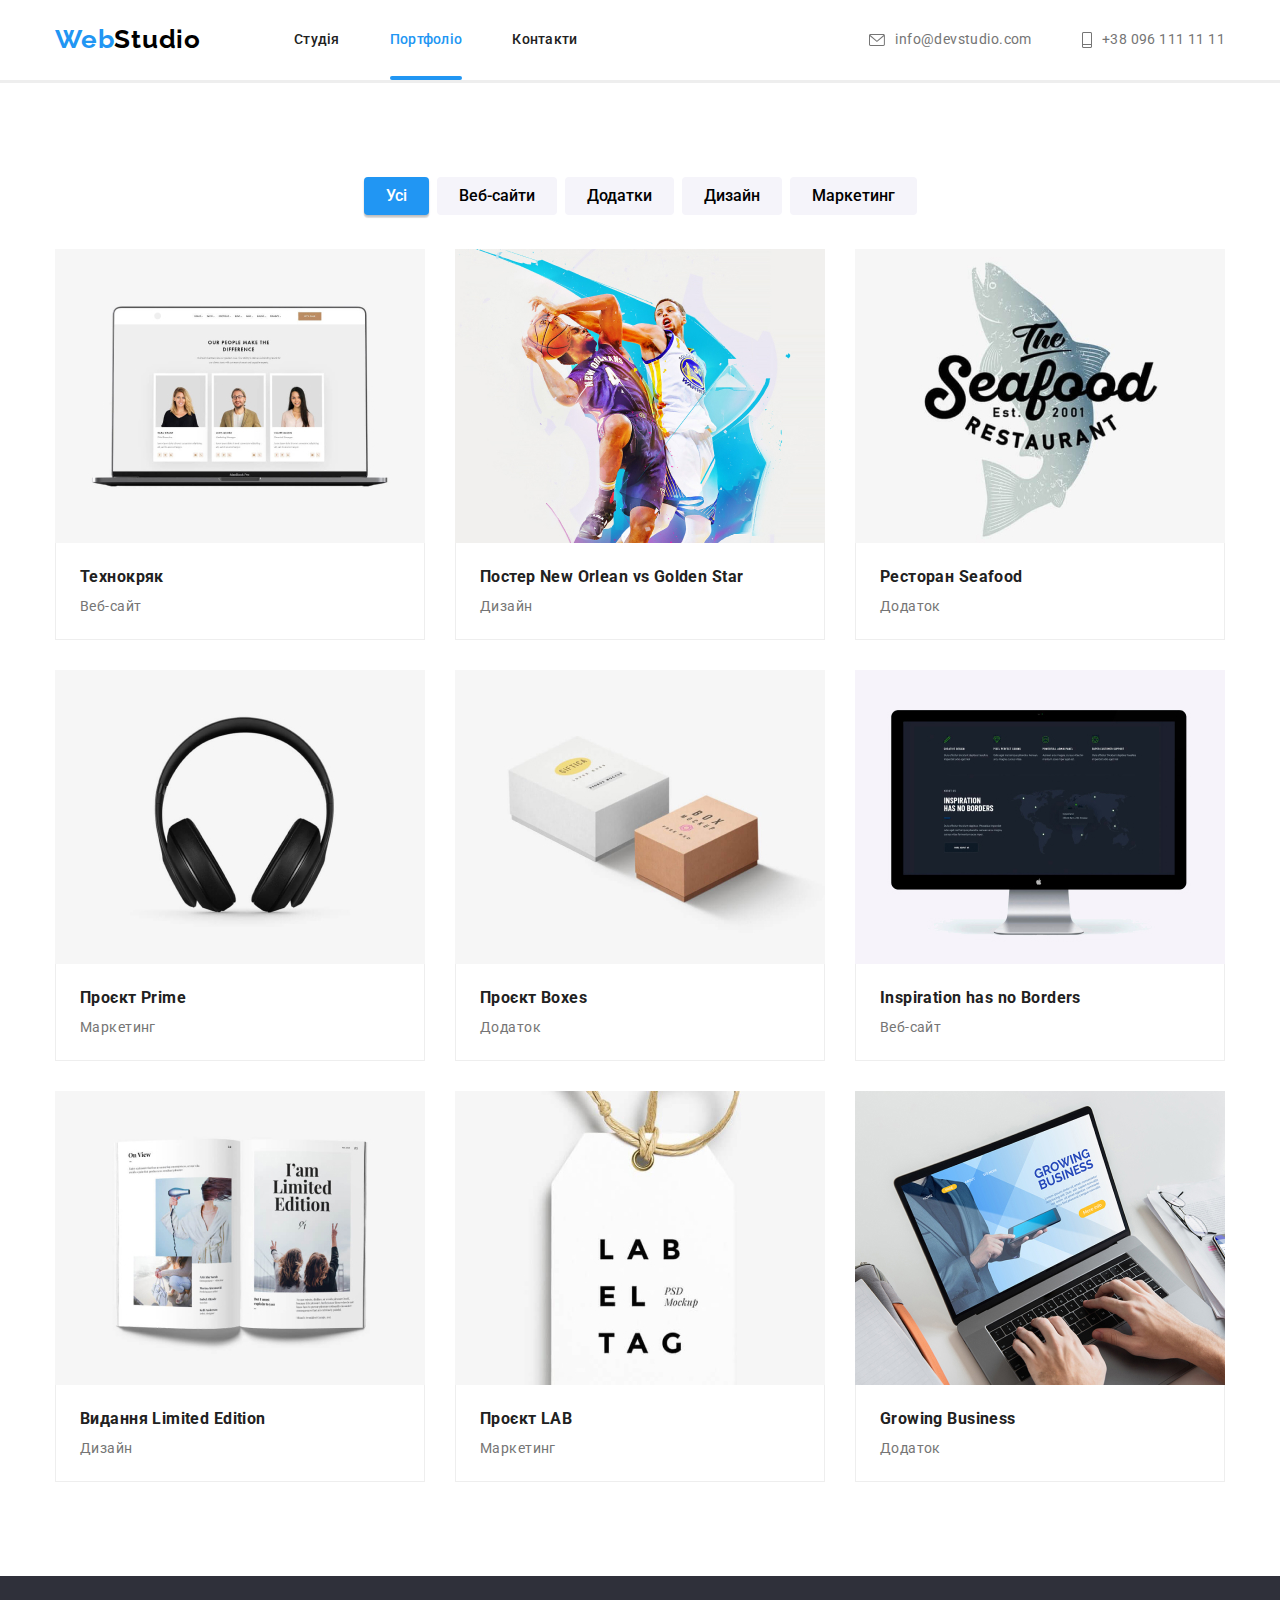
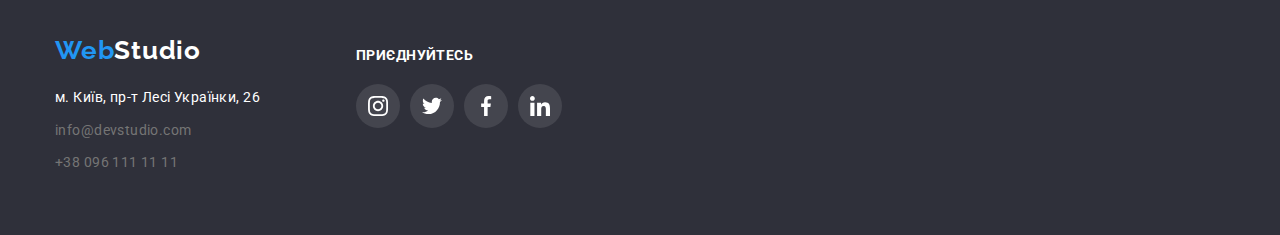
==== portfolio.html @ 4e320e0b "Сopied content from past homework" ====
<!DOCTYPE html>
<html lang="uk">
  <head>
    <meta charset="UTF-8" />
    <meta http-equiv="X-UA-Compatible" content="IE=edge" />
    <meta name="viewport" content="width=device-width, initial-scale=1.0" />
    <link
      rel="stylesheet"
      href="https://cdnjs.cloudflare.com/ajax/libs/modern-normalize/1.0.0/modern-normalize.min.css"
    />
    <link rel="stylesheet" href="./css/main.css" />
    <link rel="preconnect" href="https://fonts.googleapis.com" />
    <link rel="preconnect" href="https://fonts.gstatic.com" crossorigin />
    <link
      href="https://fonts.googleapis.com/css2?family=Raleway:wght@700&family=Roboto:wght@400;500;700;900&display=swap"
      rel="stylesheet"
    />
    <title>Портфоліо</title>
  </head>
  <body>
    <header class="header">
      <div class="header-container container">
        <a class="logo logo-footer" href="./index.html"
          ><span class="span">Web</span>Studio</a
        >
        <nav>
          <ul class="site-nav list">
            <li class="item">
              <a href="./index.html" class="link">Студія</a>
            </li>
            <li class="item">
              <a href="./portfolio.html" class="link current">Портфоліо</a>
            </li>
            <li class="item"><a href="#" class="link">Контакти</a></li>
          </ul>
        </nav>
        <ul class="contacts-nav list">
          <li class="item">
            <a href="mailto:info@devstudio.com" class="link">
              <svg class="icon-mail" width="16" height="12">
                <use href="./img/svg/icons.svg#icon-mail"></use>
              </svg>
              info@devstudio.com
            </a>
          </li>
          <li class="item">
            <a href="tel:+380961111111" class="link">
              <svg class="icon-phone" width="10" height="16">
                <use href="./img/svg/icons.svg#icon-phone"></use>
              </svg>
              +38 096 111 11 11</a
            >
          </li>
        </ul>
      </div>
    </header>
    <main>
      <section class="portfolio section">
        <h1 class="hidden-title" style="visibility: hidden">Портфоліо</h1>
        <div class="portfolio-container container">
          <ul class="portfolio-menu">
            <li class="item">
              <button class="filter-btn active" type="button">Усі</button>
            </li>
            <li class="item">
              <button class="filter-btn" type="button">Веб-сайти</button>
            </li>
            <li class="item">
              <button class="filter-btn" type="button">Додатки</button>
            </li>
            <li class="item">
              <button class="filter-btn" type="button">Дизайн</button>
            </li>
            <li class="item">
              <button class="filter-btn" type="button">Маркетинг</button>
            </li>
          </ul>
          <ul class="main-box">
            <li class="item">
              <a class="card-link" href="">
                <div class="box-descr">
                  <img
                    src="./img/11.jpg"
                    alt="macbook pro display"
                    width="370"
                    height="294"
                  />
                  <p class="text">
                    Ресурс пропонує комплексні пропозиції з різним рівнем
                    функціоналу та сервісів. Все це дозволить відвідувачу
                    отримати вичерпні відомості про компанію чи приватну особу.
                  </p>
                </div>
                <div class="box-text">
                  <h3 class="work-title">Технокряк</h3>
                  <p class="filter-descr">Веб-сайт</p>
                </div>
              </a>
            </li>

            <li class="item">
              <a class="card-link" href="">
                <div class="box-descr">
                  <img
                    src="./img/12.jpg"
                    alt="stephen curry makes block on vince carter"
                    width="370"
                    height="294"
                  />
                  <p class="text">
                    Ресурс пропонує комплексні пропозиції з різним рівнем
                    функціоналу та сервісів. Все це дозволить відвідувачу
                    отримати вичерпні відомості про компанію чи приватну особу.
                  </p>
                </div>
                <div class="box-text">
                  <h3 class="work-title">Постер New Orlean vs Golden Star</h3>
                  <p class="filter-descr">Дизайн</p>
                </div>
              </a>
            </li>

            <li class="item">
              <a class="card-link" href="">
                <div class="box-descr">
                  <img
                    src="./img/13.jpg"
                    alt="the seafood restaurant"
                    width="370"
                    height="294"
                  />
                  <p class="text">
                    Ресурс пропонує комплексні пропозиції з різним рівнем
                    функціоналу та сервісів. Все це дозволить відвідувачу
                    отримати вичерпні відомості про компанію чи приватну особу.
                  </p>
                </div>
                <div class="box-text">
                  <h3 class="work-title">Ресторан Seafood</h3>
                  <p class="filter-descr">Додаток</p>
                </div>
              </a>
            </li>

            <li class="item">
              <a class="card-link" href="">
                <div class="box-descr">
                  <img
                    src="./img/14.jpg"
                    alt="beats pro solo headphones"
                    width="370"
                    height="294"
                  />
                  <p class="text">
                    Ресурс пропонує комплексні пропозиції з різним рівнем
                    функціоналу та сервісів. Все це дозволить відвідувачу
                    отримати вичерпні відомості про компанію чи приватну особу.
                  </p>
                </div>
                <div class="box-text">
                  <h3 class="work-title">Проєкт Prime</h3>
                  <p class="filter-descr">Маркетинг</p>
                </div>
              </a>
            </li>
            <li class="item">
              <a class="card-link" href="">
                <div class="box-descr">
                  <img
                    src="./img/15.jpg"
                    alt="two boxes"
                    width="370"
                    height="294"
                  />
                  <p class="text">
                    Ресурс пропонує комплексні пропозиції з різним рівнем
                    функціоналу та сервісів. Все це дозволить відвідувачу
                    отримати вичерпні відомості про компанію чи приватну особу.
                  </p>
                </div>
                <div class="box-text">
                  <h3 class="work-title">Проєкт Boxes</h3>
                  <p class="filter-descr">Додаток</p>
                </div>
              </a>
            </li>
            <li class="item">
              <a class="card-link" href="">
                <div class="box-descr">
                  <img
                    src="./img/16.jpg"
                    alt="mac with map screen"
                    width="370"
                    height="294"
                  />
                  <p class="text">
                    Ресурс пропонує комплексні пропозиції з різним рівнем
                    функціоналу та сервісів. Все це дозволить відвідувачу
                    отримати вичерпні відомості про компанію чи приватну особу.
                  </p>
                </div>
                <div class="box-text">
                  <h3 class="work-title">Inspiration has no Borders</h3>
                  <p class="filter-descr">Веб-сайт</p>
                </div>
              </a>
            </li>
            <li class="item">
              <a class="card-link" href="">
                <div class="box-descr">
                  <img
                    src="./img/17.jpg"
                    alt="opened magazine"
                    width="370"
                    height="294"
                  />
                  <p class="text">
                    Ресурс пропонує комплексні пропозиції з різним рівнем
                    функціоналу та сервісів. Все це дозволить відвідувачу
                    отримати вичерпні відомості про компанію чи приватну особу.
                  </p>
                </div>
                <div class="box-text">
                  <h3 class="work-title">Видання Limited Edition</h3>
                  <p class="filter-descr">Дизайн</p>
                </div>
              </a>
            </li>
            <li class="item">
              <a class="card-link" href="">
                <div class="box-descr">
                  <img
                    src="./img/18.jpg"
                    alt="label tag"
                    width="370"
                    height="294"
                  />
                  <p class="text">
                    Ресурс пропонує комплексні пропозиції з різним рівнем
                    функціоналу та сервісів. Все це дозволить відвідувачу
                    отримати вичерпні відомості про компанію чи приватну особу.
                  </p>
                </div>
                <div class="box-text">
                  <h3 class="work-title">Проєкт LAB</h3>
                  <p class="filter-descr">Маркетинг</p>
                </div>
              </a>
            </li>
            <li class="item">
              <a class="card-link" href="">
                <div class="box-descr">
                  <img
                    src="./img/19.jpg"
                    alt="prints on macbook"
                    width="370"
                    height="294"
                  />
                  <p class="text">
                    Ресурс пропонує комплексні пропозиції з різним рівнем
                    функціоналу та сервісів. Все це дозволить відвідувачу
                    отримати вичерпні відомості про компанію чи приватну особу.
                  </p>
                </div>
                <div class="box-text">
                  <h3 class="work-title">Growing Business</h3>
                  <p class="filter-descr">Додаток</p>
                </div>
              </a>
            </li>
          </ul>
        </div>
      </section>
      <footer class="footer">
        <div class="footer-container container">
          <div class="footer-content">
            <a class="footer-logo" href="./index.html"
              ><span class="span">Web</span>Studio</a
            >
            <address class="address">м. Київ, пр-т Лесі Українки, 26</address>
            <ul class="footer-contacts">
              <li class="email">
                <a class="link" href="mailto:info@devstudio.com"
                  >info@devstudio.com</a
                >
              </li>
              <li class="tel">
                <a class="link" href="tel:+380961111111">+38 096 111 11 11</a>
              </li>
            </ul>
          </div>
          <div class="footer-social-network">
            <h3 class="network-title">приєднуйтесь</h3>
            <ul class="network-list">
              <li class="social-item">
                <a href="" class="social-link-white">
                  <svg class="iсon-footer" width="20px" height="20px">
                    <use href="./img/svg/icons.svg#icon-instagram"></use>
                  </svg>
                </a>
              </li>
              <li class="social-item">
                <a href="" class="social-link-white">
                  <svg class="iсon-footer" width="20px" height="20px">
                    <use href="./img/svg/icons.svg#icon-twitter"></use>
                  </svg>
                </a>
              </li>
              <li class="social-item">
                <a href="" class="social-link-white">
                  <svg class="iсon-footer" width="20px" height="20px">
                    <use href="./img/svg/icons.svg#icon-facebook"></use>
                  </svg>
                </a>
              </li>
              <li class="social-item">
                <a href="" class="social-link-white">
                  <svg class="iсon-footer" width="20px" height="20px">
                    <use href="./img/svg/icons.svg#icon-linkedin"></use>
                  </svg>
                </a>
              </li>
            </ul>
          </div>
        </div>
      </footer>
    </main>
  </body>
</html>
---- css/main.css ----
:root {
  --primary-text-color: #757575;
  --title-text-color: #212121;
  --accent-color: #2196f3;
  --btn-hover-color: #97caf4;
  --primary-white-color: #ffffff;
  --background-black-color: #2f303a;
  --background-second-color: #f5f4fa;
  --border-colour: #eeeeee;
}

html {
  box-sizing: border-box;
}

*,
*::before,
*::after {
  box-sizing: inherit;
}

h1,
h2,
h3,
h4,
p {
  margin: 0;
}

ul {
  list-style: none;
  padding: 0;
  margin: 0;
}

img {
  display: block;
  max-width: 100%;
  width: 100%;
}

body {
  background-color: var(--primary-white-color);
  color: var(--primary-text-color);
  font-family: "Roboto", sans-serif;
  letter-spacing: 0.03em;
  font-size: 14px;
  line-height: 1.71;
}

.hidden-title {
  position: absolute !important;
  clip: rect(1px 1px 1px 1px);
  clip: rect(1px, 1px, 1px, 1px);
  padding: 0 !important;
  border: 0 !important;
  height: 1px !important;
  width: 1px !important;
  overflow: hidden;
}

.container {
  max-width: 1200px;
  width: 100%;
  margin: 0 auto;
  padding-left: 15px;
  padding-right: 15px;
}

.section {
  padding-bottom: 94px;
  padding-top: 94px;
}

/* ======== Header ======= */

.header {
  border-bottom: solid var(--border-colour);
}

.header-container {
  display: flex;
  align-items: center;
}

/* header logo */

.logo,
.footer-logo {
  color: #000000;
  text-decoration: none;
  font-family: "Raleway";
  font-weight: 700;
  font-size: 26px;
  line-height: 1.15;
  letter-spacing: 0.03em;
}

.logo {
  margin-right: 93px;
  padding-top: 24px;
  padding-bottom: 24px;
}

.span {
  color: var(--accent-color);
}

.logo:hover,
.logo:focus {
  color: var(--accent-color);
  transition: fill 250ms;
  transition-timing-function: cubic-bezier(0.4, 0, 0.2, 1);
}

/* ========= Header Site-nav ======== */

.site-nav {
  display: flex;
}

.site-nav .item + .item {
  margin-left: 50px;
}

.site-nav .link {
  display: block;
  color: var(--title-text-color);
  text-decoration: none;
  font-weight: 500;
  font-size: 14px;
  line-height: 1.14;
  letter-spacing: 0.02em;

  padding-top: 32px;
  padding-bottom: 32px;

  transition: color 250ms;
  transition-timing-function: cubic-bezier(0.4, 0, 0.2, 1);
}

.site-nav .link:hover,
.site-nav .link:focus {
  color: var(--accent-color);
  transition: fill 250ms;
  transition-timing-function: cubic-bezier(0.4, 0, 0.2, 1);
}

.site-nav .link.current {
  color: var(--accent-color);
}

.current {
  position: relative;
}

.current::after {
  content: "";
  position: absolute;
  display: block;
  width: 100%;
  height: 4px;
  bottom: 0;
  background-color: var(--accent-color);
  border-radius: 2px;
}

/* ======= Header contacts ======= */

.contacts-nav {
  display: flex;
  margin-left: auto;
}

.contacts-nav .item .link {
  display: flex;
  align-items: center;
}

.contacts-nav .item + .item {
  margin-left: 50px;
}
/* icon mail/phone */

.contacts-nav .item .link .icon-mail {
  margin-right: 10px;
}

.contacts-nav .item .link .icon-phone {
  margin-right: 10px;
}

.icon-mail.icon-phone {
  fill: var(--primary-text-color);
  margin-right: 10px;
}

.contacts-nav .link,
.footer-contacts .link {
  color: var(--primary-text-color);
  fill: var(--primary-text-color);
  text-decoration: none;
}

.contacts-nav .link:hover,
.contacts-nav .link:focus,
.footer-contacts .link:hover,
.footer-contacts .link:focus {
  color: var(--accent-color);
  text-decoration: none;
  transition: fill 250ms;
  transition-timing-function: cubic-bezier(0.4, 0, 0.2, 1);
}
/*  */

.contacts-nav .item {
  display: flex;
  align-items: center;
}

.contacts-nav .link:hover .icon-mail,
.contacts-nav .link:focus .icon-mail,
.contacts-nav .link:hover .icon-phone,
.contacts-nav .link:focus .icon-phone {
  fill: var(--accent-color);
  transition: fill 250ms;
  transition-timing-function: cubic-bezier(0.4, 0, 0.2, 1);
}

.contacts-nav .link {
  padding: 24px 0px;
}

/* ======= Title styles ======== */

.section-title,
.team-title {
  color: var(--title-text-color);
  font-weight: 700;
  font-size: 36px;
  line-height: 1.44;
  text-align: center;
}

.features-title {
  color: var(--title-text-color);
  margin-bottom: 10px;
  font-weight: 700;
  font-size: 14px;
  line-height: 1.14;
}

/* ======== Section hero ======== */

.hero {
  max-width: 1600px;
  height: 600px;
  margin-left: auto;
  margin-right: auto;
  background-image: linear-gradient(
      rgba(47, 48, 58, 0.4),
      rgba(47, 48, 58, 0.4)
    ),
    url(../img/bgd-img.jpg);
  background-repeat: no-repeat;
  background-position: center;
  background-size: cover;
}

.hero-container {
  text-align: center;
  padding: 200px 237px;
}

.hero-title {
  max-width: 696px;
  margin: 0 auto;
  color: var(--primary-white-color);
  font-weight: 900;
  font-size: 44px;
  line-height: 1.36;
  letter-spacing: 0.06em;
  text-transform: uppercase;
  margin-bottom: 30px;
}

/* hero button */

.button {
  padding: 6px 22px;
  background: var(--accent-color);
  box-shadow: 0px 4px 4px rgba(0, 0, 0, 0.15);
  border-radius: 4px;
  font-weight: 700;
  font-size: 16px;
  line-height: 1.87;
  align-items: center;
  text-align: center;
  letter-spacing: 0.06em;
  color: var(--primary-white-color);
  cursor: pointer;
  border: none;
}

.button:hover,
.button:focus {
  background-color: var(--btn-hover-color);
  transition: fill 250ms;
  transition-timing-function: cubic-bezier(0.4, 0, 0.2, 1);
}

/* Section futures */

.features-list > .item {
  max-width: 270px;
}

.features-icon {
  display: flex;
  height: 120px;
  justify-content: center;
  background: #f5f4fa;
  border-radius: 4px;
  margin-bottom: 30px;
}

.features-list {
  display: flex;
}

.features-list .item + .item {
  margin-left: 30px;
}

/* Example section */

.example {
  padding-top: 0;
}

.section-cards {
  margin-top: 50px;
  display: flex;
}

.section-cards .item + .item {
  margin-left: 30px;
}

.section-cards .item {
  position: relative;
}

.example-dscr {
  position: absolute;
  bottom: 0;
  left: 0;
  margin: 0;
  padding: 0 10px;
  width: 100%;
  background: rgba(47, 48, 58, 0.8);
  font-weight: 700;
  line-height: 70px;
  text-align: center;
  text-transform: uppercase;
  white-space: nowrap;
  color: var(--primary-white-color);
}

/* Section team */

.team {
  background-color: var(--background-second-color);
}

.team-title {
  margin-bottom: 50px;
}

.team-cards {
  display: flex;
  text-align: center;
  margin-top: 50px;
}

.team-cards > .card + .card {
  margin-left: 30px;
}

.teammate {
  margin-bottom: 30px;
}
.name-title {
  margin-bottom: 10px;
  color: var(--title-text-color);
  font-weight: 500;
  font-size: 16px;
  line-height: 1.18;
}
/* SVG Team-Cards */

.social-list {
  display: flex;
  justify-content: space-between;
  padding-left: 32px;
  padding-right: 32px;
  padding-bottom: 30px;
}

.social-link {
  display: flex;
  justify-content: center;
  align-items: center;
  width: 44px;
  height: 44px;
  border-radius: 50%;
  fill: #757575;
  transition: fill 250ms;
  transition-timing-function: cubic-bezier(0.4, 0, 0.2, 1);
}

.icon-client,
.icon-phone,
.icon-mail,
.features-icon,
.icon-team,
.icon-footer {
  transition: fill 250ms;
  transition-timing-function: cubic-bezier(0.4, 0, 0.2, 1);
}

.social-link:hover,
.social-link:focus,
.social-link-white:hover,
.social-link-white:focus {
  fill: var(--primary-white-color);
  background-color: var(--accent-color);
  transition: background-color 250ms;
  transition-timing-function: cubic-bezier(0.4, 0, 0.2, 1);
}

.job-title {
  margin-bottom: 16px;
}

.card {
  background-color: var(--primary-white-color);
  box-shadow: 0px 1px 3px rgba(0, 0, 0, 0.12), 0px 1px 1px rgba(0, 0, 0, 0.14),
    0px 2px 1px rgba(0, 0, 0, 0.2);
  border-radius: 0px 0px 4px 4px;
}

/* ========= Clients Section ======= */

.clients-list {
  display: flex;
  justify-content: space-between;
}

.client-item {
  display: flex;
}

.client-link {
  display: flex;
  justify-content: center;
  align-items: center;
  width: 170px;
  height: 92px;
  fill: #afb1b8;
  border: 1px solid #afb1b8;
  box-sizing: border-box;
  border-radius: 4px;
}

.client-link:hover,
.client-link:focus {
  border-color: var(--accent-color);
  transition: fill 250ms;
  transition-timing-function: cubic-bezier(0.4, 0, 0.2, 1);
}

.client-link:hover .icon-client,
.client-link:focus .icon-client {
  fill: var(--accent-color);
  transition: fill 250ms;
  transition-timing-function: cubic-bezier(0.4, 0, 0.2, 1);
}

/* ======= Foooter ======= */

.footer {
  background: var(--background-black-color);
  display: flex;
}

.footer-container {
  display: flex;
}

.footer-logo {
  padding-top: 60px;
  margin-bottom: 20px;
  color: var(--primary-white-color);
}

.address {
  color: var(--primary-white-color);
  font-style: normal;
}

.footer-contacts {
  margin-top: 9px;
  padding-bottom: 60px;
}

.email {
  margin-bottom: 9px;
}

/* ======== SVG Footer content ======== */

.footer-content {
  width: 231px;
  display: flex;
  flex-direction: column;
}

.footer-social-network {
  display: flex;

  flex-direction: column;
  width: 206px;
  padding-top: 72px;
  padding-bottom: 100px;
  margin-left: 70px;
}

.social-link-white {
  display: flex;
  justify-content: center;
  align-items: center;
  width: 44px;
  height: 44px;
  border-radius: 50%;
  background: rgba(255, 255, 255, 0.1);
  fill: var(--primary-white-color);
}

.network-list {
  display: flex;
  justify-content: space-between;
  margin-top: 20px;
}

.network-title {
  font-weight: 700;
  font-size: 14px;
  line-height: 1.14;
  text-transform: uppercase;
  color: var(--primary-white-color);
}

/* ======== Portfolio html ======== */

.portfolio .portfolio-menu {
  display: flex;
  justify-content: center;
}

.filter-btn {
  padding: 6px 22px;
  background: var(--background-second-color);
  border-radius: 4px;
  border: none;
  cursor: pointer;
  font-weight: 500;
  font-size: 16px;
  line-height: 1.62;
}

.active {
  background-color: var(--accent-color);
  color: var(--primary-white-color);
  box-shadow: 0px 3px 1px rgba(0, 0, 0, 0.1), 0px 1px 2px rgba(0, 0, 0, 0.08),
    0px 2px 2px rgba(0, 0, 0, 0.12);
}

.portfolio-menu .filter-btn.current {
  background-color: var(--accent-color);
  color: var(--primary-white-color);
}

.filter-btn:hover,
.filter-btn:focus {
  background-color: var(--accent-color);
  color: var(--primary-white-color);
  box-shadow: 0px 3px 1px rgba(0, 0, 0, 0.1), 0px 1px 2px rgba(0, 0, 0, 0.08),
    0px 2px 2px rgba(0, 0, 0, 0.12);
  transition: background-color 250ms;
  transition: color 250ms;
  transition-timing-function: cubic-bezier(0.4, 0, 0.2, 1);
}
/* ====== Windows Box-descr ====== */

.box-descr {
  position: relative;
  overflow: hidden;
}

.box-descr .text {
  transform: translateY(100%);
  position: absolute;
  top: 0;
  left: 0;
  height: 100%;
  padding-top: 63px;
  padding-right: 24px;
  padding-bottom: 63px;
  padding-left: 24px;

  overflow: auto;

  background: #2196f3e6;

  font-size: 18px;
  line-height: 1.56;
  letter-spacing: 0.03em;

  color: var(--primary-white-color);

  transition: transform ms;
  transition-timing-function: cubic-bezier(0.4, 0, 0.2, 1);
}

.card-link:hover .box-descr .text,
.card-link:focus .box-descr .text {
  transform: translateY(0%);
  transition: transform 500ms;
  transition-timing-function: cubic-bezier(0.4, 0, 0.2, 1);
}
/* ======= Portfolio main box======== */

.main-box {
  display: flex;
  flex-wrap: wrap;
  margin-left: -30px;
  margin-top: -30px;
}

.portfolio-menu .item + .item {
  margin-left: 8px;
}

.portfolio-menu {
  margin-bottom: 34px;
}

.work-title {
  color: var(--title-text-color);
}

.filter-descr {
  margin-top: 4px;
}

.box-text {
  padding: 20px 24px;
  border-left: 1px solid var(--border-colour);
  border-right: 1px solid var(--border-colour);
  border-bottom: 1px solid var(--border-colour);
}

.main-box > .item {
  flex-basis: calc((100% - 30px * 3) / 3);
  margin-left: 30px;
  margin-top: 30px;
}

.card-link {
  display: block;
  font-style: normal;
  text-decoration: none;
  color: inherit;
}

.main-box .item .card-link:hover,
.main-box .item .card-link:focus {
  box-shadow: 0px 1px 1px rgba(0, 0, 0, 0.12), 0px 4px 4px rgba(0, 0, 0, 0.06),
    1px 4px 6px rgba(0, 0, 0, 0.16);
  transition: fill 250ms;
  transition-timing-function: cubic-bezier(0.4, 0, 0.2, 1);
}

/*===== Backdrop =====*/

.backdrop {
  position: fixed;
  top: 0;
  left: 0;

  display: flex;
  width: 100%;
  height: 100%;

  background-color: rgba(0, 0, 0, 0.1);

  opacity: 1;
  transform: scale(1);
  transform-origin: center center;
  transition: opacity 700ms cubic-bezier(0.4, 0, 0.2, 1),
    transform 700ms cubic-bezier(0.4, 0, 0.2, 1);
}

.modal {
  position: absolute;
  top: 50%;
  left: 50%;
  transform: translate(-50%, -50%);
  width: 528px;
  min-height: 581px;
  background: var(--primary-white-color);
  box-shadow: 0px 1px 3px rgba(0, 0, 0, 0.12), 0px 1px 1px rgba(0, 0, 0, 0.14),
    0px 2px 1px rgba(0, 0, 0, 0.2);
  border-radius: 4px;
}

.modal-close-btn {
  background: transparent;
  position: absolute;
  display: flex;
  align-items: center;
  justify-content: center;

  right: 8px;
  top: 8px;

  border: 1px solid rgba(0, 0, 0, 0.1);
  padding: 0;
  width: 30px;
  height: 30px;
  border-radius: 50%;
  cursor: pointer;
}

.is-hidden {
  transform-origin: bottom center;
  transform: scale(0);
  opacity: 0;
  pointer-events: none;
}

.modal-close-btn {
  color: transparent;
}

.modal-close-btn .icon-close {
  fill: var(--primary-text-color);
}

.modal-close-btn .icon-close:hover,
.modal-close-btn .icon-close:focus {
  fill: var(--accent-color);
  transition: fill 250ms;
  transition-timing-function: cubic-bezier(0.4, 0, 0.2, 1);
}

/*  

.flip-scale-2-hor-top {
  -webkit-animation: flip-scale-2-hor-top 0.5s linear both;
  animation: flip-scale-2-hor-top 0.5s linear both;
}

@keyframes flip-scale-2-hor-top {
  0% {
    -webkit-transform: translateY(0) rotateX(0) scale(1);
    transform: translateY(0) rotateX(0) scale(1);
    -webkit-transform-origin: 50% 0;
    transform-origin: 50% 0;
  }
  50% {
    -webkit-transform: translateY(-50%) rotateX(-90deg) scale(2);
    transform: translateY(-50%) rotateX(-90deg) scale(2);
    -webkit-transform-origin: 50% 50%;
    transform-origin: 50% 50%;
  }
  100% {
    -webkit-transform: translateY(-100%) rotateX(-180deg) scale(1);
    transform: translateY(-100%) rotateX(-180deg) scale(1);
    -webkit-transform-origin: 50% 100%;
    transform-origin: 50% 100%;
  }
}

*/

.footer-subscribe-form {
  padding-top: 72px;
  padding-bottom: 94px;
  margin-left: 93px;
}

.subscribe-form-title {
  margin-top: 0;
  margin-bottom: 20px;
  font-weight: 700;
  line-height: 1.14;
  text-transform: uppercase;
  color: var(--primary-white-color);
}

.subscribe-form-input {
  height: 50px;
  width: 358px;
  padding-left: 16px;
  margin-right: 12px;
  background-color: transparent;
  border: 1px solid rgba(255, 255, 255, 0.3);
  filter: drop-shadow(0px 4px 4px rgba(0, 0, 0, 0.15));
  border-radius: 4px;
  font-size: 16px;
  line-height: 3.12;
}

.subscribe-button {
  width: 200px;
  height: 50px;

  display: flex;
  justify-content: center;
  align-items: center;

  padding: 10px 28px;
}

.subscribe-button .icon-send {
  margin-left: 10px;
}

.subscribe-form-wrapper {
  display: flex;
  align-items: start;
}

.user-form {
  padding: 0px 40px;
}

.form-title {
  padding-top: 40px;
  margin-bottom: 30px;
  font-weight: 700;
  font-size: 20px;
  line-height: 1.15;
  text-align: center;
  color: var(--title-text-color);
}

.form-field {
  position: relative;
  display: flex;
  flex-direction: column;
  margin: 0;
  margin-bottom: 28px;
}

.form-input-title {
  position: absolute;
  top: 0;
  left: 0;
  transform: translateY(-23px);
  padding: 0;
  margin-top: 0;
  margin-bottom: 4px;
  font-size: 12px;
  line-height: 1.17;
  letter-spacing: 0.01em;
  color: #757575;
}

.form-input {
  padding: 11px 40px;
  margin-top: 0;
  margin-bottom: 10px;
  height: 40px;
  border: 1px solid rgba(33, 33, 33, 0.2);
  border-radius: 4px;
  transition: border 250ms cubic-bezier(0.4, 0, 0.2, 1);
}

.form-input:hover,
.form-input:focus-visible {
  border: 1px solid #2196f3;
  outline: none;
  transition: fill 250ms;
  transition-timing-function: cubic-bezier(0.4, 0, 0.2, 1);
}

.form-icon {
  position: absolute;
  top: 12px;
  left: 14px;
  fill: var(--title-text-color);
}

.form-input:hover + .form-icon,
.form-input:focus-visible + .form-icon {
  fill: #2196f3;
  transition: fill 250ms;
  transition-timing-function: cubic-bezier(0.4, 0, 0.2, 1);
}

.form-comment {
  padding: 12px 16px;
  height: 120px;
  resize: none;
  border: 1px solid rgba(33, 33, 33, 0.2);
  border-radius: 4px;
}

.form-comment:hover,
.form-comment:focus-visible {
  border: 1px solid #2196f3;
  outline: none;
}

.form-comment::-moz-placeholder {
  font-size: 12px;
  line-height: 14px;
  letter-spacing: 0.01em;
  color: rgba(117, 117, 117, 0.5);
}

.form-comment:-ms-input-placeholder {
  font-size: 12px;
  line-height: 14px;
  letter-spacing: 0.01em;
  color: rgba(117, 117, 117, 0.5);
}

.form-comment::placeholder {
  font-size: 12px;
  line-height: 14px;
  letter-spacing: 0.01em;
  color: rgba(117, 117, 117, 0.5);
}

/* ======= Checkbox ======= */

.form-agreement-container {
  text-align: center;
  padding-bottom: 44px;
  padding-right: 52px;
  padding-left: 52px;
}

.form-standart-checkbox {
  position: absolute;
  width: 1px;
  height: 1px;
  padding: 0;
  margin: -1px;
  -webkit-clip-path: inset(100%);
  clip-path: inset(100%);
  clip: rect(0 0 0 0);
  overflow: hidden;
  white-space: nowrap;
  border: 0;
}

.form-agreement-label {
  position: relative;
  margin-bottom: 26px;
  padding-left: 23px;
}

.form-license-agreement-link {
  margin-left: 0.25rem;
  text-decoration: underline;
  color: #2196f3;
}

.form-button {
  margin-top: 26px;
  padding: 10px 52px;
  border: none;
}

.subscribe-form-input:hover,
.subscribe-form-input:focus-visible {
  border: 1px solid #2196f3;
  outline: none;
  transition: fill 250ms;
  transition-timing-function: cubic-bezier(0.4, 0, 0.2, 1);
}

.form-icon-checkbox {
  position: absolute;
  top: 50%;
  left: 0;
  transform: translateY(-50%);
  width: 16px;
  height: 15px;
}

.form-standart-checkbox:checked ~ .form-icon-checkbox--not-checked {
  display: none;
}

.form-icon-checkbox--checked {
  display: none;
}
.form-standart-checkbox:checked ~ .form-icon-checkbox--checked {
  display: block;
}
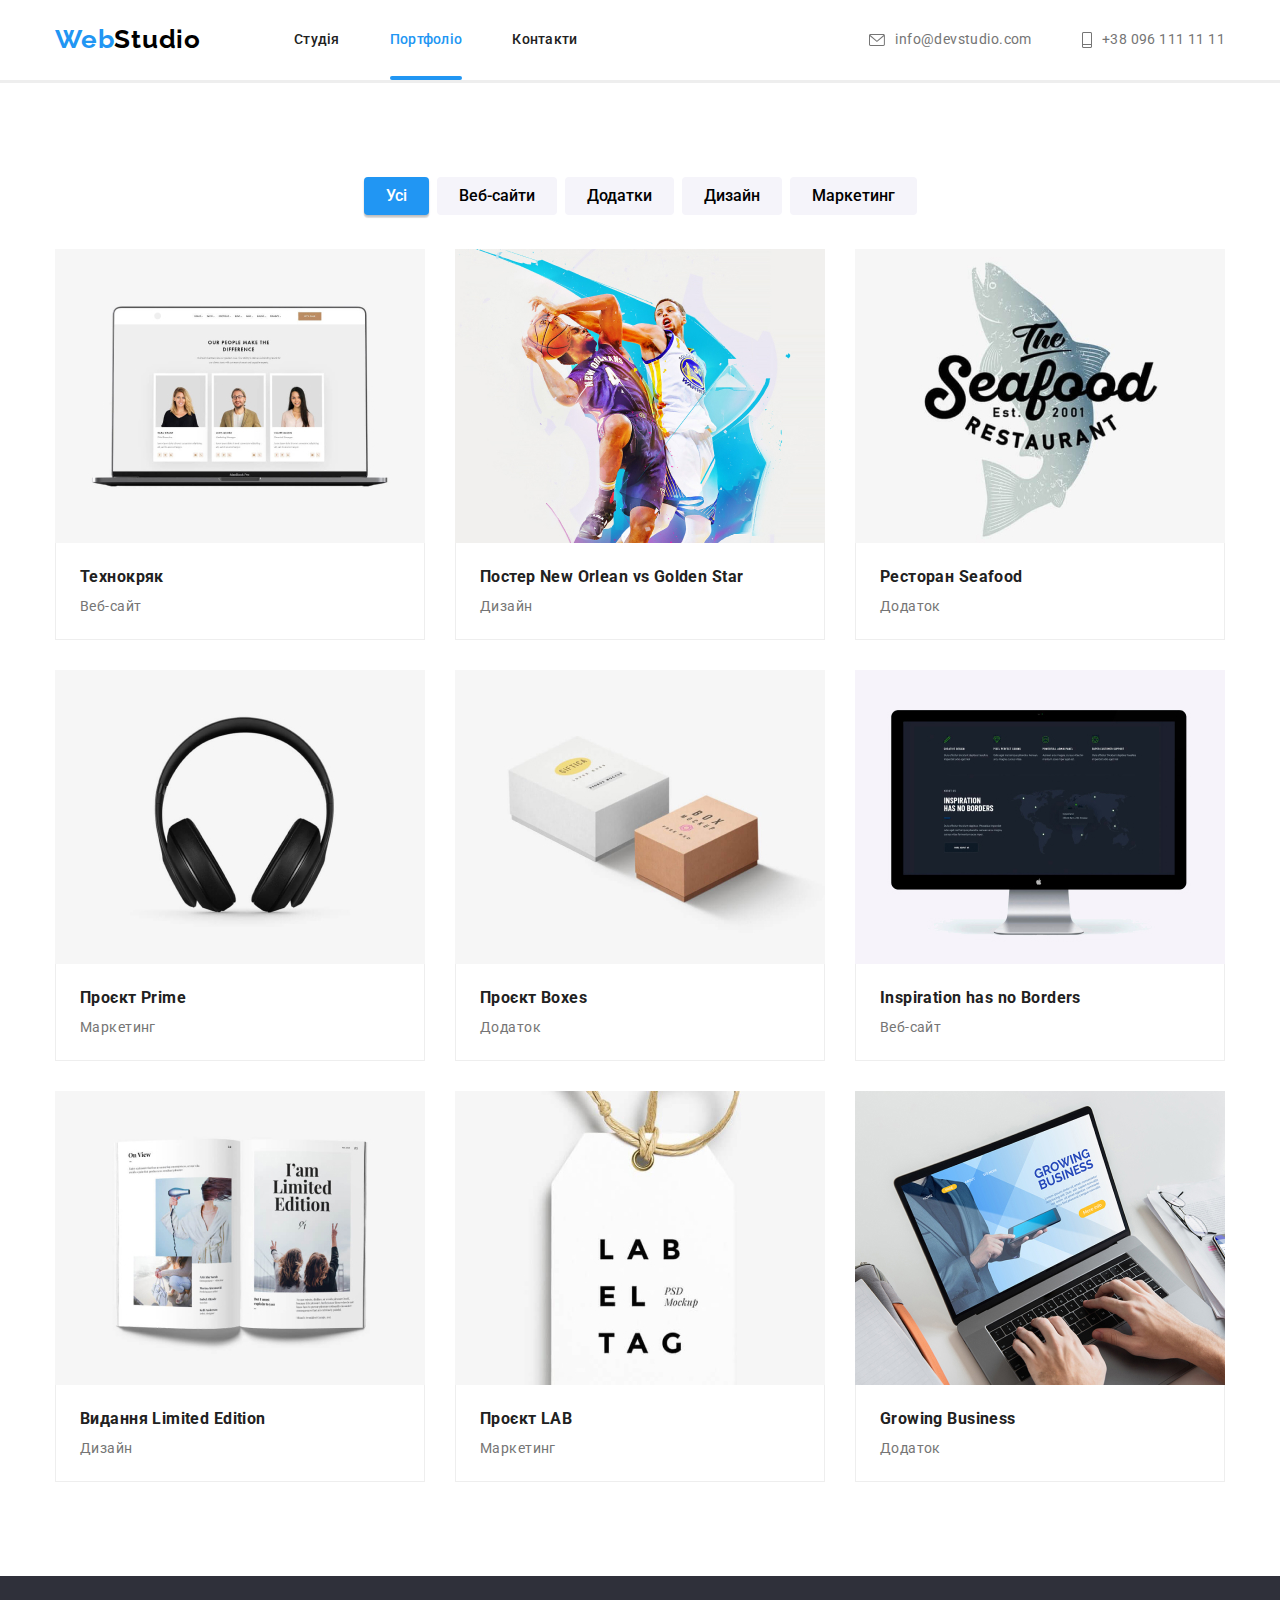
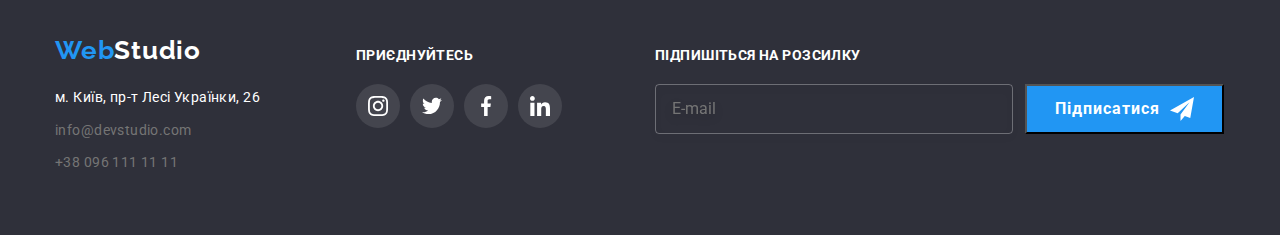
==== commit 0ee95408: "used BEM on name Class & animations on btn" ====
--- a/portfolio.html
+++ b/portfolio.html
@@ -6,45 +6,43 @@
     <meta name="viewport" content="width=device-width, initial-scale=1.0" />
     <link
       rel="stylesheet"
-      href="https://cdnjs.cloudflare.com/ajax/libs/modern-normalize/1.0.0/modern-normalize.min.css"
-    />
+      href="https://cdnjs.cloudflare.com/ajax/libs/modern-normalize/1.0.0/modern-normalize.min.css" />
     <link rel="stylesheet" href="./css/main.css" />
     <link rel="preconnect" href="https://fonts.googleapis.com" />
     <link rel="preconnect" href="https://fonts.gstatic.com" crossorigin />
     <link
       href="https://fonts.googleapis.com/css2?family=Raleway:wght@700&family=Roboto:wght@400;500;700;900&display=swap"
-      rel="stylesheet"
-    />
+      rel="stylesheet" />
     <title>Портфоліо</title>
   </head>
   <body>
     <header class="header">
-      <div class="header-container container">
+      <div class="header__content container">
         <a class="logo logo-footer" href="./index.html"
           ><span class="span">Web</span>Studio</a
         >
         <nav>
-          <ul class="site-nav list">
-            <li class="item">
-              <a href="./index.html" class="link">Студія</a>
-            </li>
-            <li class="item">
-              <a href="./portfolio.html" class="link current">Портфоліо</a>
-            </li>
-            <li class="item"><a href="#" class="link">Контакти</a></li>
+          <ul class="site-nav">
+            <li class="site-nav__item">
+              <a href="./index.html" class="site-nav__link">Студія</a>
+            </li>
+            <li class="site-nav__item">
+              <a href="./portfolio.html" class="site-nav__link site-nav__link--current">Портфоліо</a>
+            </li>
+            <li class="site-nav__item"><a href="#" class="site-nav__link">Контакти</a></li>
           </ul>
         </nav>
-        <ul class="contacts-nav list">
-          <li class="item">
-            <a href="mailto:info@devstudio.com" class="link">
+        <ul class="contacts-nav">
+          <li class="contacts-nav__item">
+            <a href="mailto:info@devstudio.com" class="contacts-nav__link">
               <svg class="icon-mail" width="16" height="12">
                 <use href="./img/svg/icons.svg#icon-mail"></use>
               </svg>
               info@devstudio.com
             </a>
           </li>
-          <li class="item">
-            <a href="tel:+380961111111" class="link">
+          <li class="contacts-nav__item">
+            <a href="tel:+380961111111" class="contacts-nav__link">
               <svg class="icon-phone" width="10" height="16">
                 <use href="./img/svg/icons.svg#icon-phone"></use>
               </svg>
@@ -57,214 +55,205 @@
     <main>
       <section class="portfolio section">
         <h1 class="hidden-title" style="visibility: hidden">Портфоліо</h1>
-        <div class="portfolio-container container">
-          <ul class="portfolio-menu">
-            <li class="item">
-              <button class="filter-btn active" type="button">Усі</button>
-            </li>
-            <li class="item">
-              <button class="filter-btn" type="button">Веб-сайти</button>
-            </li>
-            <li class="item">
-              <button class="filter-btn" type="button">Додатки</button>
-            </li>
-            <li class="item">
-              <button class="filter-btn" type="button">Дизайн</button>
-            </li>
-            <li class="item">
-              <button class="filter-btn" type="button">Маркетинг</button>
+        <div class="portfolio__content container">
+          <ul class="portfolio-nav bounce-in-top">
+            <li class="item">
+              <button class="portfolio-nav__filter-btn portfolio-nav__filter-btn--active" type="button">Усі</button>
+            </li>
+            <li class="item">
+              <button class="portfolio-nav__filter-btn" type="button">Веб-сайти</button>
+            </li>
+            <li class="item">
+              <button class="portfolio-nav__filter-btn" type="button">Додатки</button>
+            </li>
+            <li class="item">
+              <button class="portfolio-nav__filter-btn" type="button">Дизайн</button>
+            </li>
+            <li class="item">
+              <button class="portfolio-nav__filter-btn" type="button">Маркетинг</button>
             </li>
           </ul>
           <ul class="main-box">
             <li class="item">
-              <a class="card-link" href="">
-                <div class="box-descr">
+              <a class="main-box__link" href="">
+                <div class="box-wrapper">
                   <img
                     src="./img/11.jpg"
                     alt="macbook pro display"
                     width="370"
-                    height="294"
-                  />
-                  <p class="text">
-                    Ресурс пропонує комплексні пропозиції з різним рівнем
-                    функціоналу та сервісів. Все це дозволить відвідувачу
-                    отримати вичерпні відомості про компанію чи приватну особу.
-                  </p>
-                </div>
-                <div class="box-text">
-                  <h3 class="work-title">Технокряк</h3>
-                  <p class="filter-descr">Веб-сайт</p>
+                    height="294" />
+                  <p class="text">
+                    Ресурс пропонує комплексні пропозиції з різним рівнем
+                    функціоналу та сервісів. Все це дозволить відвідувачу
+                    отримати вичерпні відомості про компанію чи приватну особу.
+                  </p>
+                </div>
+                <div class="box-text">
+                  <h3 class="box-text__work-title">Технокряк</h3>
+                  <p class="box-text__type">Веб-сайт</p>
                 </div>
               </a>
             </li>
 
             <li class="item">
-              <a class="card-link" href="">
-                <div class="box-descr">
+              <a class="main-box__link" href="">
+                <div class="box-wrapper">
                   <img
                     src="./img/12.jpg"
                     alt="stephen curry makes block on vince carter"
                     width="370"
-                    height="294"
-                  />
-                  <p class="text">
-                    Ресурс пропонує комплексні пропозиції з різним рівнем
-                    функціоналу та сервісів. Все це дозволить відвідувачу
-                    отримати вичерпні відомості про компанію чи приватну особу.
-                  </p>
-                </div>
-                <div class="box-text">
-                  <h3 class="work-title">Постер New Orlean vs Golden Star</h3>
-                  <p class="filter-descr">Дизайн</p>
+                    height="294" />
+                  <p class="text">
+                    Ресурс пропонує комплексні пропозиції з різним рівнем
+                    функціоналу та сервісів. Все це дозволить відвідувачу
+                    отримати вичерпні відомості про компанію чи приватну особу.
+                  </p>
+                </div>
+                <div class="box-text">
+                  <h3 class="box-text__work-title">Постер New Orlean vs Golden Star</h3>
+                  <p class="box-text__type">Дизайн</p>
                 </div>
               </a>
             </li>
 
             <li class="item">
-              <a class="card-link" href="">
-                <div class="box-descr">
+              <a class="main-box__link" href="">
+                <div class="box-wrapper">
                   <img
                     src="./img/13.jpg"
                     alt="the seafood restaurant"
                     width="370"
-                    height="294"
-                  />
-                  <p class="text">
-                    Ресурс пропонує комплексні пропозиції з різним рівнем
-                    функціоналу та сервісів. Все це дозволить відвідувачу
-                    отримати вичерпні відомості про компанію чи приватну особу.
-                  </p>
-                </div>
-                <div class="box-text">
-                  <h3 class="work-title">Ресторан Seafood</h3>
-                  <p class="filter-descr">Додаток</p>
+                    height="294" />
+                  <p class="text">
+                    Ресурс пропонує комплексні пропозиції з різним рівнем
+                    функціоналу та сервісів. Все це дозволить відвідувачу
+                    отримати вичерпні відомості про компанію чи приватну особу.
+                  </p>
+                </div>
+                <div class="box-text">
+                  <h3 class="box-text__work-title">Ресторан Seafood</h3>
+                  <p class="box-text__type">Додаток</p>
                 </div>
               </a>
             </li>
 
             <li class="item">
-              <a class="card-link" href="">
-                <div class="box-descr">
+              <a class="main-box__link" href="">
+                <div class="box-wrapper">
                   <img
                     src="./img/14.jpg"
                     alt="beats pro solo headphones"
                     width="370"
-                    height="294"
-                  />
-                  <p class="text">
-                    Ресурс пропонує комплексні пропозиції з різним рівнем
-                    функціоналу та сервісів. Все це дозволить відвідувачу
-                    отримати вичерпні відомості про компанію чи приватну особу.
-                  </p>
-                </div>
-                <div class="box-text">
-                  <h3 class="work-title">Проєкт Prime</h3>
-                  <p class="filter-descr">Маркетинг</p>
-                </div>
-              </a>
-            </li>
-            <li class="item">
-              <a class="card-link" href="">
-                <div class="box-descr">
+                    height="294" />
+                  <p class="text">
+                    Ресурс пропонує комплексні пропозиції з різним рівнем
+                    функціоналу та сервісів. Все це дозволить відвідувачу
+                    отримати вичерпні відомості про компанію чи приватну особу.
+                  </p>
+                </div>
+                <div class="box-text">
+                  <h3 class="box-text__work-title">Проєкт Prime</h3>
+                  <p class="box-text__type">Маркетинг</p>
+                </div>
+              </a>
+            </li>
+            <li class="item">
+              <a class="main-box__link" href="">
+                <div class="box-wrapper">
                   <img
                     src="./img/15.jpg"
                     alt="two boxes"
                     width="370"
-                    height="294"
-                  />
-                  <p class="text">
-                    Ресурс пропонує комплексні пропозиції з різним рівнем
-                    функціоналу та сервісів. Все це дозволить відвідувачу
-                    отримати вичерпні відомості про компанію чи приватну особу.
-                  </p>
-                </div>
-                <div class="box-text">
-                  <h3 class="work-title">Проєкт Boxes</h3>
-                  <p class="filter-descr">Додаток</p>
-                </div>
-              </a>
-            </li>
-            <li class="item">
-              <a class="card-link" href="">
-                <div class="box-descr">
+                    height="294" />
+                  <p class="text">
+                    Ресурс пропонує комплексні пропозиції з різним рівнем
+                    функціоналу та сервісів. Все це дозволить відвідувачу
+                    отримати вичерпні відомості про компанію чи приватну особу.
+                  </p>
+                </div>
+                <div class="box-text">
+                  <h3 class="box-text__work-title">Проєкт Boxes</h3>
+                  <p class="box-text__type">Додаток</p>
+                </div>
+              </a>
+            </li>
+            <li class="item">
+              <a class="main-box__link" href="">
+                <div class="box-wrapper">
                   <img
                     src="./img/16.jpg"
                     alt="mac with map screen"
                     width="370"
-                    height="294"
-                  />
-                  <p class="text">
-                    Ресурс пропонує комплексні пропозиції з різним рівнем
-                    функціоналу та сервісів. Все це дозволить відвідувачу
-                    отримати вичерпні відомості про компанію чи приватну особу.
-                  </p>
-                </div>
-                <div class="box-text">
-                  <h3 class="work-title">Inspiration has no Borders</h3>
-                  <p class="filter-descr">Веб-сайт</p>
-                </div>
-              </a>
-            </li>
-            <li class="item">
-              <a class="card-link" href="">
-                <div class="box-descr">
+                    height="294" />
+                  <p class="text">
+                    Ресурс пропонує комплексні пропозиції з різним рівнем
+                    функціоналу та сервісів. Все це дозволить відвідувачу
+                    отримати вичерпні відомості про компанію чи приватну особу.
+                  </p>
+                </div>
+                <div class="box-text">
+                  <h3 class="box-text__work-title">Inspiration has no Borders</h3>
+                  <p class="box-text__type">Веб-сайт</p>
+                </div>
+              </a>
+            </li>
+            <li class="item">
+              <a class="main-box__link" href="">
+                <div class="box-wrapper">
                   <img
                     src="./img/17.jpg"
                     alt="opened magazine"
                     width="370"
-                    height="294"
-                  />
-                  <p class="text">
-                    Ресурс пропонує комплексні пропозиції з різним рівнем
-                    функціоналу та сервісів. Все це дозволить відвідувачу
-                    отримати вичерпні відомості про компанію чи приватну особу.
-                  </p>
-                </div>
-                <div class="box-text">
-                  <h3 class="work-title">Видання Limited Edition</h3>
-                  <p class="filter-descr">Дизайн</p>
-                </div>
-              </a>
-            </li>
-            <li class="item">
-              <a class="card-link" href="">
-                <div class="box-descr">
+                    height="294" />
+                  <p class="text">
+                    Ресурс пропонує комплексні пропозиції з різним рівнем
+                    функціоналу та сервісів. Все це дозволить відвідувачу
+                    отримати вичерпні відомості про компанію чи приватну особу.
+                  </p>
+                </div>
+                <div class="box-text">
+                  <h3 class="box-text__work-title">Видання Limited Edition</h3>
+                  <p class="box-text__type">Дизайн</p>
+                </div>
+              </a>
+            </li>
+            <li class="item">
+              <a class="main-box__link" href="">
+                <div class="box-wrapper">
                   <img
                     src="./img/18.jpg"
                     alt="label tag"
                     width="370"
-                    height="294"
-                  />
-                  <p class="text">
-                    Ресурс пропонує комплексні пропозиції з різним рівнем
-                    функціоналу та сервісів. Все це дозволить відвідувачу
-                    отримати вичерпні відомості про компанію чи приватну особу.
-                  </p>
-                </div>
-                <div class="box-text">
-                  <h3 class="work-title">Проєкт LAB</h3>
-                  <p class="filter-descr">Маркетинг</p>
-                </div>
-              </a>
-            </li>
-            <li class="item">
-              <a class="card-link" href="">
-                <div class="box-descr">
+                    height="294" />
+                  <p class="text">
+                    Ресурс пропонує комплексні пропозиції з різним рівнем
+                    функціоналу та сервісів. Все це дозволить відвідувачу
+                    отримати вичерпні відомості про компанію чи приватну особу.
+                  </p>
+                </div>
+                <div class="box-text">
+                  <h3 class="box-text__work-title">Проєкт LAB</h3>
+                  <p class="box-text__type">Маркетинг</p>
+                </div>
+              </a>
+            </li>
+            <li class="item">
+              <a class="main-box__link" href="">
+                <div class="box-wrapper">
                   <img
                     src="./img/19.jpg"
                     alt="prints on macbook"
                     width="370"
-                    height="294"
-                  />
-                  <p class="text">
-                    Ресурс пропонує комплексні пропозиції з різним рівнем
-                    функціоналу та сервісів. Все це дозволить відвідувачу
-                    отримати вичерпні відомості про компанію чи приватну особу.
-                  </p>
-                </div>
-                <div class="box-text">
-                  <h3 class="work-title">Growing Business</h3>
-                  <p class="filter-descr">Додаток</p>
+                    height="294" />
+                  <p class="text">
+                    Ресурс пропонує комплексні пропозиції з різним рівнем
+                    функціоналу та сервісів. Все це дозволить відвідувачу
+                    отримати вичерпні відомості про компанію чи приватну особу.
+                  </p>
+                </div>
+                <div class="box-text">
+                  <h3 class="box-text__work-title">Growing Business</h3>
+                  <p class="box-text__type">Додаток</p>
                 </div>
               </a>
             </li>
@@ -272,7 +261,7 @@
         </div>
       </section>
       <footer class="footer">
-        <div class="footer-container container">
+        <div class="footer__content container">
           <div class="footer-content">
             <a class="footer-logo" href="./index.html"
               ><span class="span">Web</span>Studio</a
@@ -289,38 +278,59 @@
               </li>
             </ul>
           </div>
-          <div class="footer-social-network">
-            <h3 class="network-title">приєднуйтесь</h3>
-            <ul class="network-list">
-              <li class="social-item">
-                <a href="" class="social-link-white">
-                  <svg class="iсon-footer" width="20px" height="20px">
+          <div class="footer__social_network">
+            <h3 class="network__title">приєднуйтесь</h3>
+            <ul class="network__list">
+              <li class="social__item">
+                <a href="" class="social__link_white">
+                  <svg class="footer_icons" width="20px" height="20px">
                     <use href="./img/svg/icons.svg#icon-instagram"></use>
                   </svg>
                 </a>
               </li>
-              <li class="social-item">
-                <a href="" class="social-link-white">
-                  <svg class="iсon-footer" width="20px" height="20px">
+              <li class="social__item">
+                <a href="" class="social__link_white">
+                  <svg class="footer_icons" width="20px" height="20px">
                     <use href="./img/svg/icons.svg#icon-twitter"></use>
                   </svg>
                 </a>
               </li>
-              <li class="social-item">
-                <a href="" class="social-link-white">
-                  <svg class="iсon-footer" width="20px" height="20px">
+              <li class="social__item">
+                <a href="" class="social__link_white">
+                  <svg class="footer_icons" width="20px" height="20px">
                     <use href="./img/svg/icons.svg#icon-facebook"></use>
                   </svg>
                 </a>
               </li>
-              <li class="social-item">
-                <a href="" class="social-link-white">
-                  <svg class="iсon-footer" width="20px" height="20px">
+              <li class="social__item">
+                <a href="" class="social__link_white">
+                  <svg class="footer_icons" width="20px" height="20px">
                     <use href="./img/svg/icons.svg#icon-linkedin"></use>
                   </svg>
                 </a>
               </li>
             </ul>
+          </div>
+          <div class="footer__subscribe_form">
+            <form class="subscribe__form">
+              <h4 class="subscribe__modal__title">Підпишіться на розсилку</h4>
+
+              <div class="subscribe__form-wrapper">
+                <label class="subscribe__label">
+                  <input
+                    class="subscribe__input"
+                    type="email"
+                    placeholder="E-mail"
+                    name="email" />
+                </label>
+                <button class="subscribe__button heartbeat" type="submit">
+                  Підписатися
+                  <svg class="icon-send" width="24" height="24">
+                    <use href="./img/svg/icons.svg#icon-send"></use>
+                  </svg>
+                </button>
+              </div>
+            </form>
           </div>
         </div>
       </footer>
--- a/css/main.css
+++ b/css/main.css
@@ -2,7 +2,7 @@
   --primary-text-color: #757575;
   --title-text-color: #212121;
   --accent-color: #2196f3;
-  --btn-hover-color: #97caf4;
+  --btn-hover-color: #79bcf3;
   --primary-white-color: #ffffff;
   --background-black-color: #2f303a;
   --background-second-color: #f5f4fa;
@@ -78,7 +78,7 @@
   border-bottom: solid var(--border-colour);
 }
 
-.header-container {
+.header__content {
   display: flex;
   align-items: center;
 }
@@ -119,11 +119,11 @@
   display: flex;
 }
 
-.site-nav .item + .item {
+.site-nav .site-nav__item + .site-nav__item {
   margin-left: 50px;
 }
 
-.site-nav .link {
+.site-nav .site-nav__link {
   display: block;
   color: var(--title-text-color);
   text-decoration: none;
@@ -139,22 +139,22 @@
   transition-timing-function: cubic-bezier(0.4, 0, 0.2, 1);
 }
 
-.site-nav .link:hover,
-.site-nav .link:focus {
+.site-nav .site-nav__link:hover,
+.site-nav .site-nav__link:focus {
   color: var(--accent-color);
   transition: fill 250ms;
   transition-timing-function: cubic-bezier(0.4, 0, 0.2, 1);
 }
 
-.site-nav .link.current {
+.site-nav .site-nav__link.site-nav__link--current {
   color: var(--accent-color);
 }
 
-.current {
+.site-nav__link--current {
   position: relative;
 }
 
-.current::after {
+.site-nav__link--current::after {
   content: "";
   position: absolute;
   display: block;
@@ -172,38 +172,40 @@
   margin-left: auto;
 }
 
-.contacts-nav .item .link {
+.contacts-nav .contacts-nav__item .contacts-nav__link {
   display: flex;
   align-items: center;
 }
 
-.contacts-nav .item + .item {
+.contacts-nav .contacts-nav__item + .contacts-nav__item {
   margin-left: 50px;
 }
 /* icon mail/phone */
 
-.contacts-nav .item .link .icon-mail {
+.contacts-nav .contacts-nav__item .contacts-nav__link .icon-mail {
   margin-right: 10px;
 }
 
-.contacts-nav .item .link .icon-phone {
+.contacts-nav .contacts-nav__item .contacts-nav__link .icon-phone {
   margin-right: 10px;
 }
 
 .icon-mail.icon-phone {
   fill: var(--primary-text-color);
   margin-right: 10px;
-}
-
-.contacts-nav .link,
+  
+}
+
+.contacts-nav .contacts-nav__link,
 .footer-contacts .link {
   color: var(--primary-text-color);
   fill: var(--primary-text-color);
   text-decoration: none;
-}
-
-.contacts-nav .link:hover,
-.contacts-nav .link:focus,
+  
+}
+
+.contacts-nav .contacts-nav__link:hover,
+.contacts-nav .contacts-nav__link:focus,
 .footer-contacts .link:hover,
 .footer-contacts .link:focus {
   color: var(--accent-color);
@@ -213,28 +215,26 @@
 }
 /*  */
 
-.contacts-nav .item {
+.contacts-nav .contacts-nav__item {
   display: flex;
   align-items: center;
 }
 
-.contacts-nav .link:hover .icon-mail,
-.contacts-nav .link:focus .icon-mail,
-.contacts-nav .link:hover .icon-phone,
-.contacts-nav .link:focus .icon-phone {
+.contacts-nav .contacts-nav__link:hover .icon-mail,
+.contacts-nav .contacts-nav__link:focus .icon-mail,
+.contacts-nav .contacts-nav__link:hover .icon-phone,
+.contacts-nav .contacts-nav__link:focus .icon-phone {
   fill: var(--accent-color);
   transition: fill 250ms;
   transition-timing-function: cubic-bezier(0.4, 0, 0.2, 1);
 }
 
-.contacts-nav .link {
+.contacts-nav .contacts-nav__link {
   padding: 24px 0px;
 }
 
-/* ======= Title styles ======== */
-
-.section-title,
-.team-title {
+.example__title,
+.team__title {
   color: var(--title-text-color);
   font-weight: 700;
   font-size: 36px;
@@ -242,7 +242,7 @@
   text-align: center;
 }
 
-.features-title {
+.features__title {
   color: var(--title-text-color);
   margin-bottom: 10px;
   font-weight: 700;
@@ -267,12 +267,12 @@
   background-size: cover;
 }
 
-.hero-container {
+.hero__content {
   text-align: center;
   padding: 200px 237px;
 }
 
-.hero-title {
+.hero__title {
   max-width: 696px;
   margin: 0 auto;
   color: var(--primary-white-color);
@@ -286,7 +286,7 @@
 
 /* hero button */
 
-.button {
+.hero__button {
   padding: 6px 22px;
   background: var(--accent-color);
   box-shadow: 0px 4px 4px rgba(0, 0, 0, 0.15);
@@ -302,8 +302,8 @@
   border: none;
 }
 
-.button:hover,
-.button:focus {
+.hero__button:hover,
+.hero__button:focus {
   background-color: var(--btn-hover-color);
   transition: fill 250ms;
   transition-timing-function: cubic-bezier(0.4, 0, 0.2, 1);
@@ -311,11 +311,11 @@
 
 /* Section futures */
 
-.features-list > .item {
+.features__list > .item {
   max-width: 270px;
 }
 
-.features-icon {
+.features__icon {
   display: flex;
   height: 120px;
   justify-content: center;
@@ -324,11 +324,11 @@
   margin-bottom: 30px;
 }
 
-.features-list {
-  display: flex;
-}
-
-.features-list .item + .item {
+.features__list {
+  display: flex;
+}
+
+.features__list .item + .item {
   margin-left: 30px;
 }
 
@@ -338,20 +338,20 @@
   padding-top: 0;
 }
 
-.section-cards {
+.example__cards {
   margin-top: 50px;
   display: flex;
 }
 
-.section-cards .item + .item {
+.example__cards .item + .item {
   margin-left: 30px;
 }
 
-.section-cards .item {
+.example__cards .item {
   position: relative;
 }
 
-.example-dscr {
+.example__dscr {
   position: absolute;
   bottom: 0;
   left: 0;
@@ -373,24 +373,25 @@
   background-color: var(--background-second-color);
 }
 
-.team-title {
+.team__title {
   margin-bottom: 50px;
 }
 
-.team-cards {
+.team__cards {
   display: flex;
   text-align: center;
   margin-top: 50px;
 }
 
-.team-cards > .card + .card {
+.team__cards > .card + .card {
   margin-left: 30px;
 }
 
-.teammate {
+.card__teammate {
   margin-bottom: 30px;
 }
-.name-title {
+
+.team__name {
   margin-bottom: 10px;
   color: var(--title-text-color);
   font-weight: 500;
@@ -399,7 +400,7 @@
 }
 /* SVG Team-Cards */
 
-.social-list {
+.social__list_grey {
   display: flex;
   justify-content: space-between;
   padding-left: 32px;
@@ -407,7 +408,7 @@
   padding-bottom: 30px;
 }
 
-.social-link {
+.social__link {
   display: flex;
   justify-content: center;
   align-items: center;
@@ -423,23 +424,27 @@
 .icon-phone,
 .icon-mail,
 .features-icon,
-.icon-team,
+.team__icons,
 .icon-footer {
   transition: fill 250ms;
   transition-timing-function: cubic-bezier(0.4, 0, 0.2, 1);
 }
 
-.social-link:hover,
-.social-link:focus,
-.social-link-white:hover,
-.social-link-white:focus {
+.social__link:hover,
+.social__link:focus {
   fill: var(--primary-white-color);
   background-color: var(--accent-color);
   transition: background-color 250ms;
-  transition-timing-function: cubic-bezier(0.4, 0, 0.2, 1);
-}
-
-.job-title {
+  transition: fill 250ms;
+  transition-timing-function: cubic-bezier(0.4, 0, 0.2, 1);
+  -webkit-animation:heartbeat 1.5s ease-in-out infinite both;animation:heartbeat 1.5s ease-in-out infinite both;
+}
+
+.heartbeat{-webkit-animation:heartbeat 1.5s ease-in-out infinite both;animation:heartbeat 1.5s ease-in-out infinite both}
+
+@-webkit-keyframes heartbeat{from{-webkit-transform:scale(1);transform:scale(1);-webkit-transform-origin:center center;transform-origin:center center;-webkit-animation-timing-function:ease-out;animation-timing-function:ease-out}10%{-webkit-transform:scale(.91);transform:scale(.91);-webkit-animation-timing-function:ease-in;animation-timing-function:ease-in}17%{-webkit-transform:scale(.98);transform:scale(.98);-webkit-animation-timing-function:ease-out;animation-timing-function:ease-out}33%{-webkit-transform:scale(.87);transform:scale(.87);-webkit-animation-timing-function:ease-in;animation-timing-function:ease-in}45%{-webkit-transform:scale(1);transform:scale(1);-webkit-animation-timing-function:ease-out;animation-timing-function:ease-out}}@keyframes heartbeat{from{-webkit-transform:scale(1);transform:scale(1);-webkit-transform-origin:center center;transform-origin:center center;-webkit-animation-timing-function:ease-out;animation-timing-function:ease-out}10%{-webkit-transform:scale(.91);transform:scale(.91);-webkit-animation-timing-function:ease-in;animation-timing-function:ease-in}17%{-webkit-transform:scale(.98);transform:scale(.98);-webkit-animation-timing-function:ease-out;animation-timing-function:ease-out}33%{-webkit-transform:scale(.87);transform:scale(.87);-webkit-animation-timing-function:ease-in;animation-timing-function:ease-in}45%{-webkit-transform:scale(1);transform:scale(1);-webkit-animation-timing-function:ease-out;animation-timing-function:ease-out}}
+
+.team__job-title {
   margin-bottom: 16px;
 }
 
@@ -478,6 +483,7 @@
   border-color: var(--accent-color);
   transition: fill 250ms;
   transition-timing-function: cubic-bezier(0.4, 0, 0.2, 1);
+  -webkit-animation:rotate-in-ver 3s cubic-bezier(.25,.46,.45,.94) both;animation:rotate-in-ver 3s cubic-bezier(.25,.46,.45,.94) both;
 }
 
 .client-link:hover .icon-client,
@@ -487,6 +493,11 @@
   transition-timing-function: cubic-bezier(0.4, 0, 0.2, 1);
 }
 
+.rotate-in-ver{-webkit-animation:rotate-in-ver 3s cubic-bezier(.25,.46,.45,.94) both;animation:rotate-in-ver 3s cubic-bezier(.25,.46,.45,.94) both}
+
+
+@-webkit-keyframes rotate-in-ver{0%{-webkit-transform:rotateY(-360deg);transform:rotateY(-360deg);opacity:0}100%{-webkit-transform:rotateY(0deg);transform:rotateY(0deg);opacity:1}}@keyframes rotate-in-ver{0%{-webkit-transform:rotateY(-360deg);transform:rotateY(-360deg);opacity:0}100%{-webkit-transform:rotateY(0deg);transform:rotateY(0deg);opacity:1}}
+
 /* ======= Foooter ======= */
 
 .footer {
@@ -494,7 +505,7 @@
   display: flex;
 }
 
-.footer-container {
+.footer__content {
   display: flex;
 }
 
@@ -514,6 +525,14 @@
   padding-bottom: 60px;
 }
 
+.footer-contacts .link:hover,
+.footer-contacts .link:focus {
+  color: var(--accent-color);
+  text-decoration: none;
+  transition: fill 250ms;
+  transition-timing-function: cubic-bezier(0.4, 0, 0.2, 1);
+}
+
 .email {
   margin-bottom: 9px;
 }
@@ -526,7 +545,7 @@
   flex-direction: column;
 }
 
-.footer-social-network {
+.footer__social_network {
   display: flex;
 
   flex-direction: column;
@@ -536,7 +555,7 @@
   margin-left: 70px;
 }
 
-.social-link-white {
+.social__link_white {
   display: flex;
   justify-content: center;
   align-items: center;
@@ -545,15 +564,25 @@
   border-radius: 50%;
   background: rgba(255, 255, 255, 0.1);
   fill: var(--primary-white-color);
-}
-
-.network-list {
+  transition: fill 250ms;
+  transition-timing-function: cubic-bezier(0.4, 0, 0.2, 1);
+}
+
+.social__link_white:hover,
+.social__link_white:focus {
+  background-color: var(--accent-color);
+  transition: background-color 250ms;
+  transition-timing-function: cubic-bezier(0.4, 0, 0.2, 1);
+  -webkit-animation:heartbeat 1.5s ease-in-out infinite both;animation:heartbeat 1.5s ease-in-out infinite both;
+}
+
+.network__list {
   display: flex;
   justify-content: space-between;
   margin-top: 20px;
 }
 
-.network-title {
+.network__title {
   font-weight: 700;
   font-size: 14px;
   line-height: 1.14;
@@ -563,12 +592,12 @@
 
 /* ======== Portfolio html ======== */
 
-.portfolio .portfolio-menu {
+.portfolio .portfolio-nav {
   display: flex;
   justify-content: center;
 }
 
-.filter-btn {
+.portfolio-nav__filter-btn {
   padding: 6px 22px;
   background: var(--background-second-color);
   border-radius: 4px;
@@ -577,22 +606,28 @@
   font-weight: 500;
   font-size: 16px;
   line-height: 1.62;
-}
-
-.active {
+  transition: color 250ms;
+  transition-timing-function: cubic-bezier(0.4, 0, 0.2, 1);
+}
+
+.bounce-in-top{-webkit-animation:bounce-in-top 1.1s both;animation:bounce-in-top 1.1s both}
+
+@-webkit-keyframes bounce-in-top{0%{-webkit-transform:translateY(-500px);transform:translateY(-500px);-webkit-animation-timing-function:ease-in;animation-timing-function:ease-in;opacity:0}38%{-webkit-transform:translateY(0);transform:translateY(0);-webkit-animation-timing-function:ease-out;animation-timing-function:ease-out;opacity:1}55%{-webkit-transform:translateY(-65px);transform:translateY(-65px);-webkit-animation-timing-function:ease-in;animation-timing-function:ease-in}72%{-webkit-transform:translateY(0);transform:translateY(0);-webkit-animation-timing-function:ease-out;animation-timing-function:ease-out}81%{-webkit-transform:translateY(-28px);transform:translateY(-28px);-webkit-animation-timing-function:ease-in;animation-timing-function:ease-in}90%{-webkit-transform:translateY(0);transform:translateY(0);-webkit-animation-timing-function:ease-out;animation-timing-function:ease-out}95%{-webkit-transform:translateY(-8px);transform:translateY(-8px);-webkit-animation-timing-function:ease-in;animation-timing-function:ease-in}100%{-webkit-transform:translateY(0);transform:translateY(0);-webkit-animation-timing-function:ease-out;animation-timing-function:ease-out}}@keyframes bounce-in-top{0%{-webkit-transform:translateY(-500px);transform:translateY(-500px);-webkit-animation-timing-function:ease-in;animation-timing-function:ease-in;opacity:0}38%{-webkit-transform:translateY(0);transform:translateY(0);-webkit-animation-timing-function:ease-out;animation-timing-function:ease-out;opacity:1}55%{-webkit-transform:translateY(-65px);transform:translateY(-65px);-webkit-animation-timing-function:ease-in;animation-timing-function:ease-in}72%{-webkit-transform:translateY(0);transform:translateY(0);-webkit-animation-timing-function:ease-out;animation-timing-function:ease-out}81%{-webkit-transform:translateY(-28px);transform:translateY(-28px);-webkit-animation-timing-function:ease-in;animation-timing-function:ease-in}90%{-webkit-transform:translateY(0);transform:translateY(0);-webkit-animation-timing-function:ease-out;animation-timing-function:ease-out}95%{-webkit-transform:translateY(-8px);transform:translateY(-8px);-webkit-animation-timing-function:ease-in;animation-timing-function:ease-in}100%{-webkit-transform:translateY(0);transform:translateY(0);-webkit-animation-timing-function:ease-out;animation-timing-function:ease-out}}
+
+.portfolio-nav__filter-btn--active {
   background-color: var(--accent-color);
   color: var(--primary-white-color);
   box-shadow: 0px 3px 1px rgba(0, 0, 0, 0.1), 0px 1px 2px rgba(0, 0, 0, 0.08),
     0px 2px 2px rgba(0, 0, 0, 0.12);
 }
 
-.portfolio-menu .filter-btn.current {
+.portfolio-nav .portfolio-nav__filter-btn.header__site-nav_link--current {
   background-color: var(--accent-color);
   color: var(--primary-white-color);
 }
 
-.filter-btn:hover,
-.filter-btn:focus {
+.portfolio-nav__filter-btn:hover,
+.portfolio-nav__filter-btn:focus {
   background-color: var(--accent-color);
   color: var(--primary-white-color);
   box-shadow: 0px 3px 1px rgba(0, 0, 0, 0.1), 0px 1px 2px rgba(0, 0, 0, 0.08),
@@ -601,14 +636,15 @@
   transition: color 250ms;
   transition-timing-function: cubic-bezier(0.4, 0, 0.2, 1);
 }
+
 /* ====== Windows Box-descr ====== */
 
-.box-descr {
+.box-wrapper {
   position: relative;
   overflow: hidden;
 }
 
-.box-descr .text {
+.box-wrapper .text {
   transform: translateY(100%);
   position: absolute;
   top: 0;
@@ -629,12 +665,12 @@
 
   color: var(--primary-white-color);
 
-  transition: transform ms;
-  transition-timing-function: cubic-bezier(0.4, 0, 0.2, 1);
-}
-
-.card-link:hover .box-descr .text,
-.card-link:focus .box-descr .text {
+  transition: transform 500ms;
+  transition-timing-function: cubic-bezier(0.4, 0, 0.2, 1);
+}
+
+.main-box__link:hover .box-wrapper .text,
+.main-box__link:focus .box-wrapper .text {
   transform: translateY(0%);
   transition: transform 500ms;
   transition-timing-function: cubic-bezier(0.4, 0, 0.2, 1);
@@ -648,19 +684,19 @@
   margin-top: -30px;
 }
 
-.portfolio-menu .item + .item {
+.portfolio-nav .item + .item {
   margin-left: 8px;
 }
 
-.portfolio-menu {
+.portfolio-nav {
   margin-bottom: 34px;
 }
 
-.work-title {
+.box-text__work-title {
   color: var(--title-text-color);
 }
 
-.filter-descr {
+.box-text__type {
   margin-top: 4px;
 }
 
@@ -677,15 +713,15 @@
   margin-top: 30px;
 }
 
-.card-link {
+.main-box__link {
   display: block;
   font-style: normal;
   text-decoration: none;
   color: inherit;
 }
 
-.main-box .item .card-link:hover,
-.main-box .item .card-link:focus {
+.main-box .item .main-box__link:hover,
+.main-box .item .main-box__link:focus {
   box-shadow: 0px 1px 1px rgba(0, 0, 0, 0.12), 0px 4px 4px rgba(0, 0, 0, 0.06),
     1px 4px 6px rgba(0, 0, 0, 0.16);
   transition: fill 250ms;
@@ -698,18 +734,22 @@
   position: fixed;
   top: 0;
   left: 0;
-
   display: flex;
   width: 100%;
   height: 100%;
-
   background-color: rgba(0, 0, 0, 0.1);
-
   opacity: 1;
   transform: scale(1);
   transform-origin: center center;
   transition: opacity 700ms cubic-bezier(0.4, 0, 0.2, 1),
-    transform 700ms cubic-bezier(0.4, 0, 0.2, 1);
+    transform 700ms cubic-bezier(0.4, 0, 0.2, 1); 
+}
+
+.is-hidden {
+  transform-origin: bottom center;
+  transform: scale(0);
+  opacity: 0;
+  pointer-events: none;
 }
 
 .modal {
@@ -725,7 +765,28 @@
   border-radius: 4px;
 }
 
-.modal-close-btn {
+.modal__button {
+  align-self: center;
+  margin-top: 30px;
+  padding: 10px 52px;
+  font-weight: bold;
+  font-size: 16px;
+  line-height: 1.87;
+  letter-spacing: 0.06em;
+  background: #2196f3;
+  box-shadow: 0px 4px 4px rgba(0, 0, 0, 0.15);
+  border-radius: 4px;
+  color: var(--primary-white-color);
+  outline: none;
+  transition: background-color 250ms;
+  transition-timing-function: cubic-bezier(0.4, 0, 0.2, 1);
+}
+
+.modal__icons {
+  position: relative;
+}
+
+.modal__btn_close {
   background: transparent;
   position: absolute;
   display: flex;
@@ -743,65 +804,30 @@
   cursor: pointer;
 }
 
-.is-hidden {
-  transform-origin: bottom center;
-  transform: scale(0);
-  opacity: 0;
-  pointer-events: none;
-}
-
-.modal-close-btn {
+
+
+.modal__btn_close {
   color: transparent;
 }
 
-.modal-close-btn .icon-close {
+.modal__btn_close .icon-close {
   fill: var(--primary-text-color);
 }
 
-.modal-close-btn .icon-close:hover,
-.modal-close-btn .icon-close:focus {
+.modal__btn_close .icon-close:hover,
+.modal__btn_close .icon-close:focus {
   fill: var(--accent-color);
   transition: fill 250ms;
   transition-timing-function: cubic-bezier(0.4, 0, 0.2, 1);
 }
 
-/*  
-
-.flip-scale-2-hor-top {
-  -webkit-animation: flip-scale-2-hor-top 0.5s linear both;
-  animation: flip-scale-2-hor-top 0.5s linear both;
-}
-
-@keyframes flip-scale-2-hor-top {
-  0% {
-    -webkit-transform: translateY(0) rotateX(0) scale(1);
-    transform: translateY(0) rotateX(0) scale(1);
-    -webkit-transform-origin: 50% 0;
-    transform-origin: 50% 0;
-  }
-  50% {
-    -webkit-transform: translateY(-50%) rotateX(-90deg) scale(2);
-    transform: translateY(-50%) rotateX(-90deg) scale(2);
-    -webkit-transform-origin: 50% 50%;
-    transform-origin: 50% 50%;
-  }
-  100% {
-    -webkit-transform: translateY(-100%) rotateX(-180deg) scale(1);
-    transform: translateY(-100%) rotateX(-180deg) scale(1);
-    -webkit-transform-origin: 50% 100%;
-    transform-origin: 50% 100%;
-  }
-}
-
-*/
-
-.footer-subscribe-form {
+.footer__subscribe_form {
   padding-top: 72px;
   padding-bottom: 94px;
   margin-left: 93px;
 }
 
-.subscribe-form-title {
+.subscribe__modal__title {
   margin-top: 0;
   margin-bottom: 20px;
   font-weight: 700;
@@ -810,7 +836,7 @@
   color: var(--primary-white-color);
 }
 
-.subscribe-form-input {
+.subscribe__input {
   height: 50px;
   width: 358px;
   padding-left: 16px;
@@ -823,31 +849,42 @@
   line-height: 3.12;
 }
 
-.subscribe-button {
-  width: 200px;
-  height: 50px;
-
+.subscribe__button {
+  background-color: var(--accent-color);
+  color: var(--primary-white-color);
+  font-weight: 700;
+  font-size: 16px;
+  line-height: 1.87px;
+  letter-spacing: 0.06em;
   display: flex;
   justify-content: center;
   align-items: center;
-
-  padding: 10px 28px;
-}
-
-.subscribe-button .icon-send {
+  padding: 11px 28px;
+  transition: background-color 250ms;
+  transition-timing-function: cubic-bezier(0.4, 0, 0.2, 1);
+}
+
+.subscribe__button:hover, 
+.subscribe__button:focus {
+  background-color: var(--btn-hover-color);
+  transition: background-color 250ms;
+  transition-timing-function: cubic-bezier(0.4, 0, 0.2, 1);
+}
+
+.subscribe__button .icon-send {
   margin-left: 10px;
 }
 
-.subscribe-form-wrapper {
+.subscribe__form-wrapper {
   display: flex;
   align-items: start;
 }
 
-.user-form {
+.modal__form {
   padding: 0px 40px;
 }
 
-.form-title {
+.modal__title {
   padding-top: 40px;
   margin-bottom: 30px;
   font-weight: 700;
@@ -857,7 +894,7 @@
   color: var(--title-text-color);
 }
 
-.form-field {
+.modal__field {
   position: relative;
   display: flex;
   flex-direction: column;
@@ -865,7 +902,7 @@
   margin-bottom: 28px;
 }
 
-.form-input-title {
+.modal__wrapper {
   position: absolute;
   top: 0;
   left: 0;
@@ -879,7 +916,8 @@
   color: #757575;
 }
 
-.form-input {
+.modal__input {
+  position: relative;
   padding: 11px 40px;
   margin-top: 0;
   margin-bottom: 10px;
@@ -889,29 +927,30 @@
   transition: border 250ms cubic-bezier(0.4, 0, 0.2, 1);
 }
 
-.form-input:hover,
-.form-input:focus-visible {
+.modal__input:hover,
+.modal__input:focus-visible {
   border: 1px solid #2196f3;
   outline: none;
   transition: fill 250ms;
   transition-timing-function: cubic-bezier(0.4, 0, 0.2, 1);
 }
 
-.form-icon {
+.modal__icons {
   position: absolute;
-  top: 12px;
-  left: 14px;
+  top: 60%;
+  left: 12px;
+  transform: translateY(-50%);
   fill: var(--title-text-color);
 }
 
-.form-input:hover + .form-icon,
-.form-input:focus-visible + .form-icon {
+.modal__input:hover + .modal__icons,
+.modal__input:focus-visible + .modal__icons {
   fill: #2196f3;
   transition: fill 250ms;
   transition-timing-function: cubic-bezier(0.4, 0, 0.2, 1);
 }
 
-.form-comment {
+.modal__comment {
   padding: 12px 16px;
   height: 120px;
   resize: none;
@@ -919,27 +958,27 @@
   border-radius: 4px;
 }
 
-.form-comment:hover,
-.form-comment:focus-visible {
+.modal__comment:hover,
+.modal__comment:focus-visible {
   border: 1px solid #2196f3;
   outline: none;
 }
 
-.form-comment::-moz-placeholder {
+.modal__comment::-moz-placeholder {
   font-size: 12px;
   line-height: 14px;
   letter-spacing: 0.01em;
   color: rgba(117, 117, 117, 0.5);
 }
 
-.form-comment:-ms-input-placeholder {
+.modal__comment:-ms-input-placeholder {
   font-size: 12px;
   line-height: 14px;
   letter-spacing: 0.01em;
   color: rgba(117, 117, 117, 0.5);
 }
 
-.form-comment::placeholder {
+.modal__comment::placeholder {
   font-size: 12px;
   line-height: 14px;
   letter-spacing: 0.01em;
@@ -948,14 +987,14 @@
 
 /* ======= Checkbox ======= */
 
-.form-agreement-container {
+.agreement__container {
   text-align: center;
   padding-bottom: 44px;
   padding-right: 52px;
   padding-left: 52px;
 }
 
-.form-standart-checkbox {
+.checkbox {
   position: absolute;
   width: 1px;
   height: 1px;
@@ -969,33 +1008,34 @@
   border: 0;
 }
 
-.form-agreement-label {
+.agreement__label {
   position: relative;
   margin-bottom: 26px;
   padding-left: 23px;
 }
 
-.form-license-agreement-link {
+.agreement__link {
   margin-left: 0.25rem;
   text-decoration: underline;
   color: #2196f3;
 }
 
 .form-button {
+  color: var(--accent-color);
   margin-top: 26px;
   padding: 10px 52px;
   border: none;
 }
 
-.subscribe-form-input:hover,
-.subscribe-form-input:focus-visible {
+.subscribe__input:hover,
+.subscribe__input:focus-visible {
   border: 1px solid #2196f3;
   outline: none;
   transition: fill 250ms;
   transition-timing-function: cubic-bezier(0.4, 0, 0.2, 1);
 }
 
-.form-icon-checkbox {
+.checkbox__icon {
   position: absolute;
   top: 50%;
   left: 0;
@@ -1004,13 +1044,13 @@
   height: 15px;
 }
 
-.form-standart-checkbox:checked ~ .form-icon-checkbox--not-checked {
+.checkbox:checked ~ .checkbox__icon_not_checked {
   display: none;
 }
 
-.form-icon-checkbox--checked {
+.checkbox__icon_checked {
   display: none;
 }
-.form-standart-checkbox:checked ~ .form-icon-checkbox--checked {
+.checkbox:checked ~ .checkbox__icon_checked {
   display: block;
 }
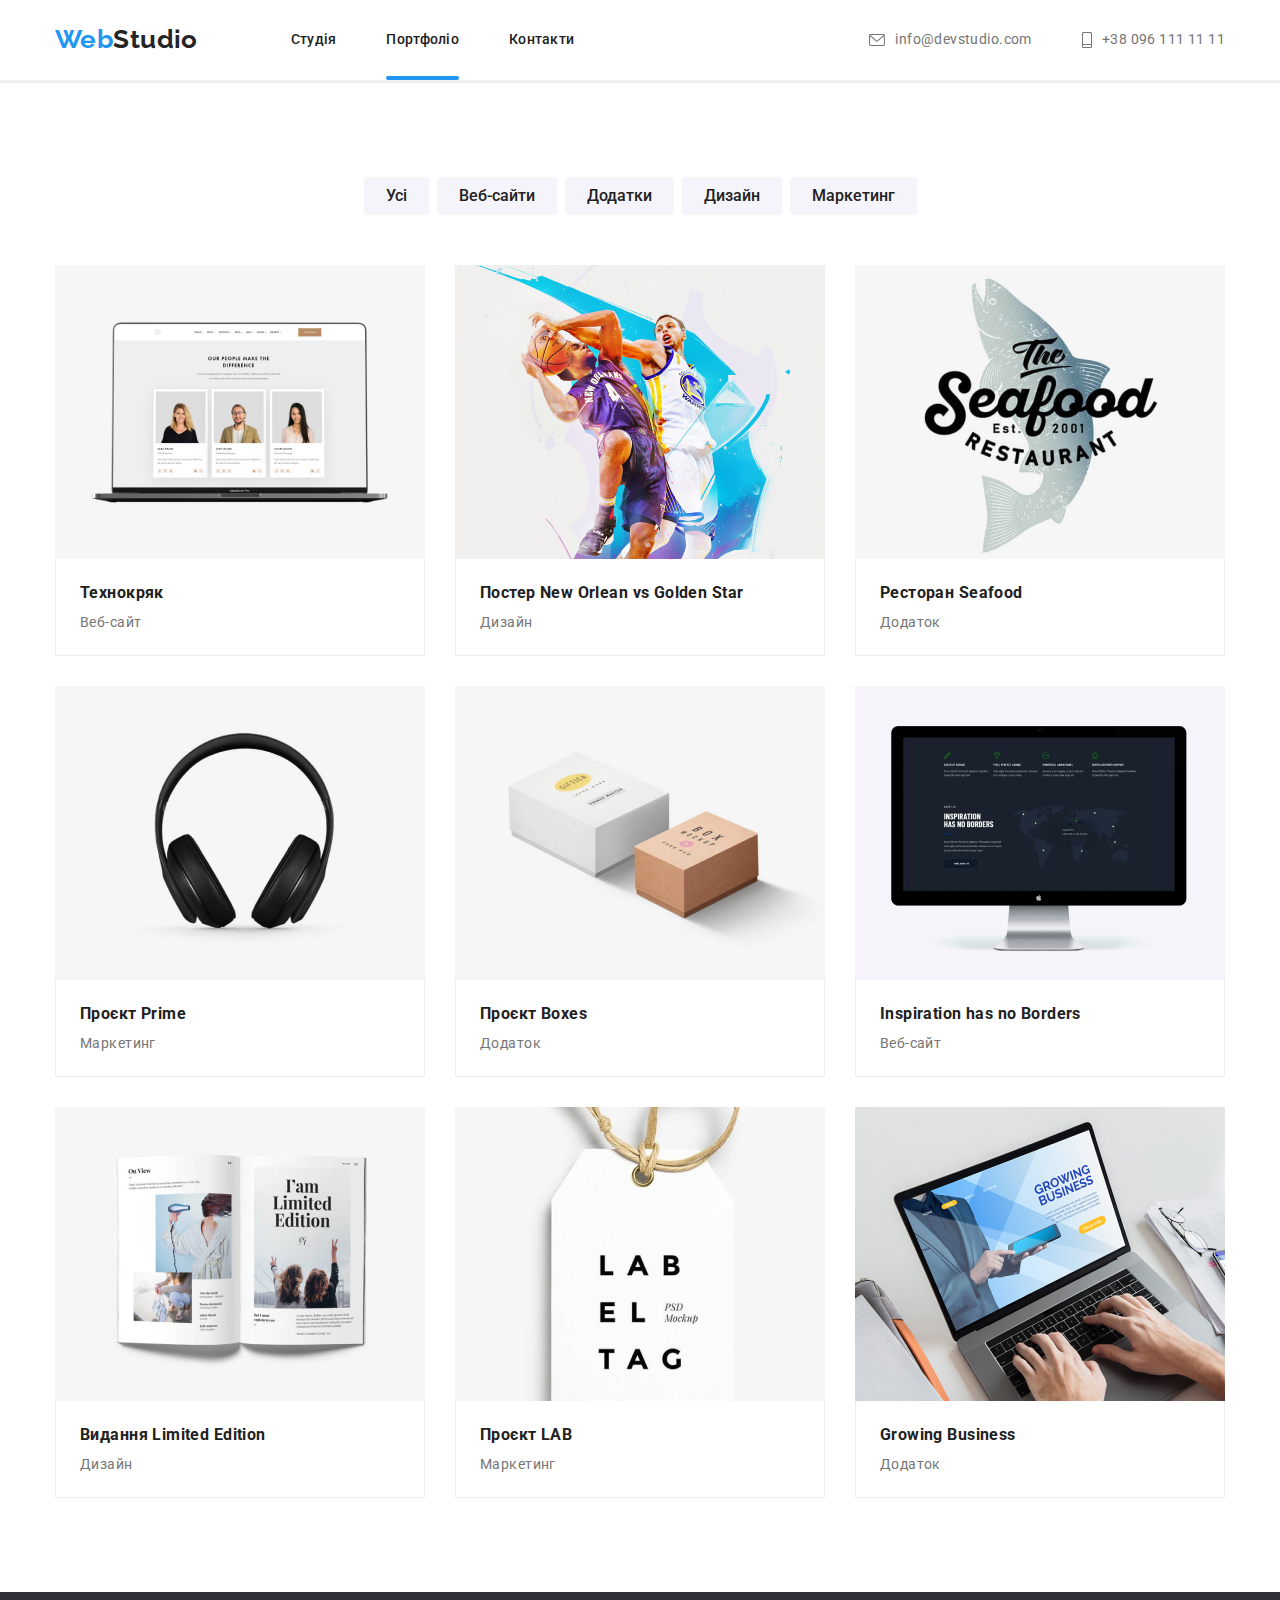
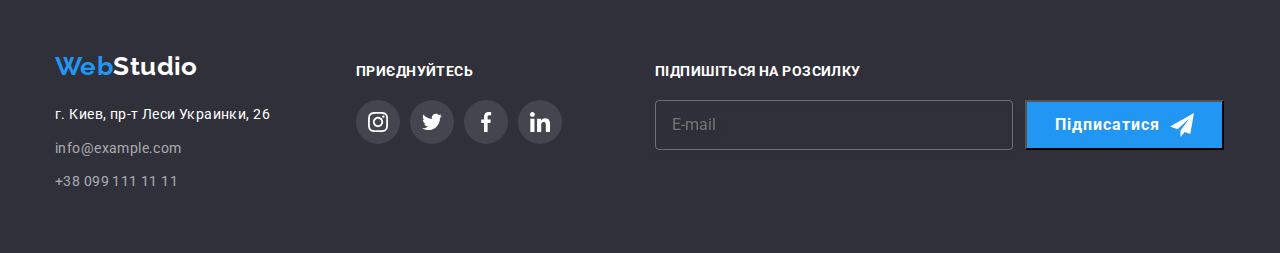
==== commit 579d55a5: "final class renaming by BEM" ====
--- a/portfolio.html
+++ b/portfolio.html
@@ -6,30 +6,40 @@
     <meta name="viewport" content="width=device-width, initial-scale=1.0" />
     <link
       rel="stylesheet"
-      href="https://cdnjs.cloudflare.com/ajax/libs/modern-normalize/1.0.0/modern-normalize.min.css" />
-    <link rel="stylesheet" href="./css/main.css" />
+      href="https://cdnjs.cloudflare.com/ajax/libs/modern-normalize/1.0.0/modern-normalize.min.css" />   
     <link rel="preconnect" href="https://fonts.googleapis.com" />
     <link rel="preconnect" href="https://fonts.gstatic.com" crossorigin />
     <link
       href="https://fonts.googleapis.com/css2?family=Raleway:wght@700&family=Roboto:wght@400;500;700;900&display=swap"
       rel="stylesheet" />
+
+      <link rel="stylesheet" href="./css/main.min.css" />
+      <link rel="stylesheet" href="./css/style.css" />
+
     <title>Портфоліо</title>
   </head>
   <body>
     <header class="header">
       <div class="header__content container">
-        <a class="logo logo-footer" href="./index.html"
-          ><span class="span">Web</span>Studio</a
-        >
+        <a class="logo logo--black" href="./index.html">
+          <span class="logo__web">Web</span
+          ><span class="logo__studio">Studio</span>
+        </a>
         <nav>
           <ul class="site-nav">
             <li class="site-nav__item">
-              <a href="./index.html" class="site-nav__link">Студія</a>
+              <a
+                href="./index.html"
+                class="site-nav__link "
+                >Студія</a
+              >
             </li>
             <li class="site-nav__item">
               <a href="./portfolio.html" class="site-nav__link site-nav__link--current">Портфоліо</a>
             </li>
-            <li class="site-nav__item"><a href="#" class="site-nav__link">Контакти</a></li>
+            <li class="site-nav__item">
+              <a href="#" class="site-nav__link">Контакти</a>
+            </li>
           </ul>
         </nav>
         <ul class="contacts-nav">
@@ -56,27 +66,27 @@
       <section class="portfolio section">
         <h1 class="hidden-title" style="visibility: hidden">Портфоліо</h1>
         <div class="portfolio__content container">
-          <ul class="portfolio-nav bounce-in-top">
-            <li class="item">
-              <button class="portfolio-nav__filter-btn portfolio-nav__filter-btn--active" type="button">Усі</button>
-            </li>
-            <li class="item">
-              <button class="portfolio-nav__filter-btn" type="button">Веб-сайти</button>
-            </li>
-            <li class="item">
-              <button class="portfolio-nav__filter-btn" type="button">Додатки</button>
-            </li>
-            <li class="item">
-              <button class="portfolio-nav__filter-btn" type="button">Дизайн</button>
-            </li>
-            <li class="item">
-              <button class="portfolio-nav__filter-btn" type="button">Маркетинг</button>
+          <ul class="portfolio__filter-list bounce-in-top">
+            <li class="filter-list__item">
+              <button class="filter-list__btn" type="button">Усі</button>
+            </li>
+            <li class="filter-list__item">
+              <button class="filter-list__btn" type="button">Веб-сайти</button>
+            </li>
+            <li class="filter-list__item">
+              <button class="filter-list__btn" type="button">Додатки</button>
+            </li>
+            <li class="filter-list__item">
+              <button class="filter-list__btn" type="button">Дизайн</button>
+            </li>
+            <li class="filter-list__item">
+              <button class="filter-list__btn" type="button">Маркетинг</button>
             </li>
           </ul>
-          <ul class="main-box">
-            <li class="item">
-              <a class="main-box__link" href="">
-                <div class="box-wrapper">
+          <ul class="portfolio__list">
+            <li class="portfolio__item">
+             <a class="portfolio__link" href="">
+                <div class="portfolio__card-wrapper">
                   <img
                     src="./img/11.jpg"
                     alt="macbook pro display"
@@ -88,16 +98,15 @@
                     отримати вичерпні відомості про компанію чи приватну особу.
                   </p>
                 </div>
-                <div class="box-text">
-                  <h3 class="box-text__work-title">Технокряк</h3>
-                  <p class="box-text__type">Веб-сайт</p>
-                </div>
-              </a>
-            </li>
-
-            <li class="item">
-              <a class="main-box__link" href="">
-                <div class="box-wrapper">
+                <div class="portfolio__card-description">
+                  <h3 class="card-description__title">Технокряк</h3>
+                  <p class="card-description__type">Веб-сайт</p>
+                </div>
+              </a>
+            </li>
+            <li class="portfolio__item">
+              <a class="portfolio__link" href="">
+                <div class="portfolio__card-wrapper">
                   <img
                     src="./img/12.jpg"
                     alt="stephen curry makes block on vince carter"
@@ -109,16 +118,16 @@
                     отримати вичерпні відомості про компанію чи приватну особу.
                   </p>
                 </div>
-                <div class="box-text">
-                  <h3 class="box-text__work-title">Постер New Orlean vs Golden Star</h3>
-                  <p class="box-text__type">Дизайн</p>
-                </div>
-              </a>
-            </li>
-
-            <li class="item">
-              <a class="main-box__link" href="">
-                <div class="box-wrapper">
+                <div class="portfolio__card-description">
+                  <h3 class="card-description__title">Постер New Orlean vs Golden Star</h3>
+                  <p class="card-description__type">Дизайн</p>
+                </div>
+              </a>
+            </li>
+
+            <li class="portfolio__item">
+              <a class="portfolio__link" href="">
+                <div class="portfolio__card-wrapper">
                   <img
                     src="./img/13.jpg"
                     alt="the seafood restaurant"
@@ -130,16 +139,16 @@
                     отримати вичерпні відомості про компанію чи приватну особу.
                   </p>
                 </div>
-                <div class="box-text">
-                  <h3 class="box-text__work-title">Ресторан Seafood</h3>
-                  <p class="box-text__type">Додаток</p>
-                </div>
-              </a>
-            </li>
-
-            <li class="item">
-              <a class="main-box__link" href="">
-                <div class="box-wrapper">
+                <div class="portfolio__card-description">
+                  <h3 class="card-description__title">Ресторан Seafood</h3>
+                  <p class="card-description__type">Додаток</p>
+                </div>
+              </a>
+            </li>
+
+            <li class="portfolio__item">
+              <a class="portfolio__link" href="">
+                <div class="portfolio__card-wrapper">
                   <img
                     src="./img/14.jpg"
                     alt="beats pro solo headphones"
@@ -151,15 +160,15 @@
                     отримати вичерпні відомості про компанію чи приватну особу.
                   </p>
                 </div>
-                <div class="box-text">
-                  <h3 class="box-text__work-title">Проєкт Prime</h3>
-                  <p class="box-text__type">Маркетинг</p>
-                </div>
-              </a>
-            </li>
-            <li class="item">
-              <a class="main-box__link" href="">
-                <div class="box-wrapper">
+                <div class="portfolio__card-description">
+                  <h3 class="card-description__title">Проєкт Prime</h3>
+                  <p class="card-description__type">Маркетинг</p>
+                </div>
+              </a>
+            </li>
+            <li class="portfolio__item">
+              <a class="portfolio__link" href="">
+                <div class="portfolio__card-wrapper">
                   <img
                     src="./img/15.jpg"
                     alt="two boxes"
@@ -171,15 +180,15 @@
                     отримати вичерпні відомості про компанію чи приватну особу.
                   </p>
                 </div>
-                <div class="box-text">
-                  <h3 class="box-text__work-title">Проєкт Boxes</h3>
-                  <p class="box-text__type">Додаток</p>
-                </div>
-              </a>
-            </li>
-            <li class="item">
-              <a class="main-box__link" href="">
-                <div class="box-wrapper">
+                <div class="portfolio__card-description">
+                  <h3 class="card-description__title">Проєкт Boxes</h3>
+                  <p class="card-description__type">Додаток</p>
+                </div>
+              </a>
+            </li>
+            <li class="portfolio__item">
+              <a class="portfolio__link" href="">
+                <div class="portfolio__card-wrapper">
                   <img
                     src="./img/16.jpg"
                     alt="mac with map screen"
@@ -191,15 +200,15 @@
                     отримати вичерпні відомості про компанію чи приватну особу.
                   </p>
                 </div>
-                <div class="box-text">
-                  <h3 class="box-text__work-title">Inspiration has no Borders</h3>
-                  <p class="box-text__type">Веб-сайт</p>
-                </div>
-              </a>
-            </li>
-            <li class="item">
-              <a class="main-box__link" href="">
-                <div class="box-wrapper">
+                <div class="portfolio__card-description">
+                  <h3 class="card-description__title">Inspiration has no Borders</h3>
+                  <p class="card-description__type">Веб-сайт</p>
+                </div>
+              </a>
+            </li>
+            <li class="portfolio__item">
+              <a class="portfolio__link" href="">
+                <div class="portfolio__card-wrapper">
                   <img
                     src="./img/17.jpg"
                     alt="opened magazine"
@@ -211,15 +220,15 @@
                     отримати вичерпні відомості про компанію чи приватну особу.
                   </p>
                 </div>
-                <div class="box-text">
-                  <h3 class="box-text__work-title">Видання Limited Edition</h3>
-                  <p class="box-text__type">Дизайн</p>
-                </div>
-              </a>
-            </li>
-            <li class="item">
-              <a class="main-box__link" href="">
-                <div class="box-wrapper">
+                <div class="portfolio__card-description">
+                  <h3 class="card-description__title">Видання Limited Edition</h3>
+                  <p class="card-description__type">Дизайн</p>
+                </div>
+              </a>
+            </li>
+            <li class="portfolio__item">
+              <a class="portfolio__link" href="">
+                <div class="portfolio__card-wrapper">
                   <img
                     src="./img/18.jpg"
                     alt="label tag"
@@ -231,15 +240,15 @@
                     отримати вичерпні відомості про компанію чи приватну особу.
                   </p>
                 </div>
-                <div class="box-text">
-                  <h3 class="box-text__work-title">Проєкт LAB</h3>
-                  <p class="box-text__type">Маркетинг</p>
-                </div>
-              </a>
-            </li>
-            <li class="item">
-              <a class="main-box__link" href="">
-                <div class="box-wrapper">
+                <div class="portfolio__card-description">
+                  <h3 class="card-description__title">Проєкт LAB</h3>
+                  <p class="card-description__type">Маркетинг</p>
+                </div>
+              </a>
+            </li>
+            <li class="portfolio__item">
+              <a class="portfolio__link" href="">
+                <div class="portfolio__card-wrapper">
                   <img
                     src="./img/19.jpg"
                     alt="prints on macbook"
@@ -251,9 +260,9 @@
                     отримати вичерпні відомості про компанію чи приватну особу.
                   </p>
                 </div>
-                <div class="box-text">
-                  <h3 class="box-text__work-title">Growing Business</h3>
-                  <p class="box-text__type">Додаток</p>
+                <div class="portfolio__card-description">
+                  <h3 class="card-description__title">Growing Business</h3>
+                  <p class="card-description__type">Додаток</p>
                 </div>
               </a>
             </li>
@@ -262,60 +271,54 @@
       </section>
       <footer class="footer">
         <div class="footer__content container">
-          <div class="footer-content">
-            <a class="footer-logo" href="./index.html"
-              ><span class="span">Web</span>Studio</a
-            >
-            <address class="address">м. Київ, пр-т Лесі Українки, 26</address>
-            <ul class="footer-contacts">
-              <li class="email">
-                <a class="link" href="mailto:info@devstudio.com"
-                  >info@devstudio.com</a
-                >
-              </li>
-              <li class="tel">
-                <a class="link" href="tel:+380961111111">+38 096 111 11 11</a>
-              </li>
-            </ul>
+          <div class="footer__contacts">
+            <a class="logo logo--white" href="./index.html">
+              <span class="logo__web">Web</span
+              ><span class="logo__studio--white">Studio</span>
+            </a>
+            <address class="footer__address">г. Киев, пр-т Леси Украинки, 26 
+              <a class="footer__mail" href="mailto:info@example.com">info@example.com</a>
+              <a class="footer__tel" href="tel:+380991111111">+38 099 111 11 11</a>
+            </address>
           </div>
-          <div class="footer__social_network">
-            <h3 class="network__title">приєднуйтесь</h3>
-            <ul class="network__list">
-              <li class="social__item">
-                <a href="" class="social__link_white">
-                  <svg class="footer_icons" width="20px" height="20px">
+          <div class="footer__social-network">
+            <h3 class="social-network__title">приєднуйтесь</h3>
+            <ul class="social-network__list--white">
+              <li class="social-network__item">
+                <a href="#" class="social-network__link--white">
+                  <svg class="footer__icon" width="20px" height="20px">
                     <use href="./img/svg/icons.svg#icon-instagram"></use>
                   </svg>
                 </a>
               </li>
-              <li class="social__item">
-                <a href="" class="social__link_white">
-                  <svg class="footer_icons" width="20px" height="20px">
+              <li class="social-network__item">
+                <a href="#" class="social-network__link--white">
+                  <svg class="footer__icon" width="20px" height="20px">
                     <use href="./img/svg/icons.svg#icon-twitter"></use>
                   </svg>
                 </a>
               </li>
-              <li class="social__item">
-                <a href="" class="social__link_white">
-                  <svg class="footer_icons" width="20px" height="20px">
+              <li class="social-network__item">
+                <a href="#" class="social-network__link--white">
+                  <svg class="footer__icon" width="20px" height="20px">
                     <use href="./img/svg/icons.svg#icon-facebook"></use>
                   </svg>
                 </a>
               </li>
-              <li class="social__item">
-                <a href="" class="social__link_white">
-                  <svg class="footer_icons" width="20px" height="20px">
+              <li class="social-network__item">
+                <a href="#" class="social-network__link--white">
+                  <svg class="footer__icon" width="20px" height="20px">
                     <use href="./img/svg/icons.svg#icon-linkedin"></use>
                   </svg>
                 </a>
               </li>
             </ul>
           </div>
-          <div class="footer__subscribe_form">
+          <div class="footer__subscribe">
             <form class="subscribe__form">
-              <h4 class="subscribe__modal__title">Підпишіться на розсилку</h4>
-
-              <div class="subscribe__form-wrapper">
+              <h4 class="subscribe__title">Підпишіться на розсилку</h4>
+
+              <div class="subscribe__wrapper">
                 <label class="subscribe__label">
                   <input
                     class="subscribe__input"
--- a/css/main.min.css
+++ b/css/main.min.css
@@ -0,0 +1 @@
+:root{--primary-text-color: #757575;--title-text-color: #212121;--accent-color: #2196f3;--btn-hover-color: #79bcf3;--primary-white-color: #ffffff;--background-black-color: #2f303a;--background-second-color: #f5f4fa;--border-colour: #eeeeee}.hidden-title{position:absolute !important;clip:rect(1px 1px 1px 1px);clip:rect(1px, 1px, 1px, 1px);padding:0 !important;border:0 !important;height:1px !important;width:1px !important;overflow:hidden}/*# sourceMappingURL=main.min.css.map */--- a/css/style.css
+++ b/css/style.css
@@ -0,0 +1,1051 @@
+
+
+html {
+  box-sizing: border-box;
+}
+
+*,
+*::before,
+*::after {
+  box-sizing: inherit;
+}
+
+h1,
+h2,
+h3,
+h4,
+p {
+  margin: 0;
+}
+
+ul {
+  list-style: none;
+  padding: 0;
+  margin: 0;
+}
+
+img {
+  display: block;
+  max-width: 100%;
+  width: 100%;
+}
+
+body {
+  background-color: var(--primary-white-color);
+  color: var(--primary-text-color);
+  font-family: "Roboto", sans-serif;
+  letter-spacing: 0.03em;
+  font-size: 14px;
+  line-height: 1.71;
+}
+
+
+.container {
+  max-width: 1200px;
+  width: 100%;
+  margin: 0 auto;
+  padding-left: 15px;
+  padding-right: 15px;
+}
+
+.section {
+  padding-bottom: 94px;
+  padding-top: 94px;
+}
+
+/* ======== Header ======= */
+
+.header {
+  border-bottom: solid var(--border-colour);
+}
+
+.header__content {
+  display: flex;
+  align-items: center;
+}
+
+/* header logo */
+
+.logo {
+  color: #252525;
+  text-decoration: none;
+  font-family: "Raleway";
+  font-weight: 700;
+  font-size: 26px;
+  line-height: 1.15;
+}
+
+.logo--black {
+  margin-right: 93px;
+  padding-top: 24px;
+  padding-bottom: 24px;
+}
+
+.logo__web {
+  color: var(--accent-color);
+}
+
+/* ========= Header Site-nav ======== */
+
+.site-nav {
+  display: flex;
+}
+
+.site-nav .site-nav__item + .site-nav__item {
+  margin-left: 50px;
+}
+
+.site-nav .site-nav__link {
+  display: block;
+  color: var(--title-text-color);
+  text-decoration: none;
+  font-weight: 500;
+  font-size: 14px;
+  line-height: 1.14;
+  letter-spacing: 0.02em;
+
+  padding-top: 32px;
+  padding-bottom: 32px;
+
+  transition: color 250ms;
+  transition-timing-function: cubic-bezier(0.4, 0, 0.2, 1);
+}
+
+.site-nav .site-nav__link:hover,
+.site-nav .site-nav__link:focus {
+  color: var(--accent-color);
+  transition: fill 250ms;
+  transition-timing-function: cubic-bezier(0.4, 0, 0.2, 1);
+}
+
+.header__site-nav_link--current {
+  background-color: var(--accent-color);
+  color: var(--primary-white-color);
+}
+
+.site-nav__link--current {
+  position: relative;
+}
+
+.site-nav__link--current::after {
+  content: "";
+  position: absolute;
+  display: block;
+  width: 100%;
+  height: 4px;
+  bottom: 0;
+  background-color: var(--accent-color);
+  border-radius: 2px;
+}
+
+/* ======= Header contacts ======= */
+
+.contacts-nav {
+  display: flex;
+  margin-left: auto;
+}
+
+.contacts-nav .contacts-nav__item .contacts-nav__link {
+  display: flex;
+  align-items: center;
+}
+
+.contacts-nav .contacts-nav__item + .contacts-nav__item {
+  margin-left: 50px;
+}
+/* icon mail/phone */
+
+.contacts-nav .contacts-nav__item .contacts-nav__link .icon-mail {
+  margin-right: 10px;
+}
+
+.contacts-nav .contacts-nav__item .contacts-nav__link .icon-phone {
+  margin-right: 10px;
+}
+
+.icon-mail.icon-phone {
+  fill: var(--primary-text-color);
+  margin-right: 10px;
+  
+}
+
+.contacts-nav .contacts-nav__link,
+.footer-contacts .link {
+  color: var(--primary-text-color);
+  fill: var(--primary-text-color);
+  text-decoration: none;
+  
+}
+
+.contacts-nav .contacts-nav__link:hover,
+.contacts-nav .contacts-nav__link:focus,
+.footer-contacts .link:hover,
+.footer-contacts .link:focus {
+  color: var(--accent-color);
+  text-decoration: none;
+  transition: fill 250ms;
+  transition-timing-function: cubic-bezier(0.4, 0, 0.2, 1);
+}
+/*  */
+
+.contacts-nav .contacts-nav__item {
+  display: flex;
+  align-items: center;
+}
+
+.contacts-nav .contacts-nav__link:hover .icon-mail,
+.contacts-nav .contacts-nav__link:focus .icon-mail,
+.contacts-nav .contacts-nav__link:hover .icon-phone,
+.contacts-nav .contacts-nav__link:focus .icon-phone {
+  fill: var(--accent-color);
+  transition: fill 250ms;
+  transition-timing-function: cubic-bezier(0.4, 0, 0.2, 1);
+}
+
+.contacts-nav .contacts-nav__link {
+  padding: 24px 0px;
+}
+
+/* ======== Section hero ======== */
+
+.hero {
+  max-width: 1600px;
+  height: 600px;
+  margin-left: auto;
+  margin-right: auto;
+  background-image: linear-gradient(
+      rgba(47, 48, 58, 0.4),
+      rgba(47, 48, 58, 0.4)
+    ),
+    url(../img/bgd-img.jpg);
+  background-repeat: no-repeat;
+  background-position: center;
+  background-size: cover;
+}
+
+.hero__content {
+  text-align: center;
+  padding: 200px 237px;
+}
+
+.hero__title {
+  max-width: 696px;
+  margin: 0 auto;
+  color: var(--primary-white-color);
+  font-weight: 900;
+  font-size: 44px;
+  line-height: 1.36;
+  letter-spacing: 0.06em;
+  text-transform: uppercase;
+  margin-bottom: 30px;
+}
+
+/* hero button */
+
+.hero__button {
+  padding: 6px 22px;
+  background: var(--accent-color);
+  box-shadow: 0px 4px 4px rgba(0, 0, 0, 0.15);
+  border-radius: 4px;
+  font-weight: 700;
+  font-size: 16px;
+  line-height: 1.87;
+  align-items: center;
+  text-align: center;
+  letter-spacing: 0.06em;
+  color: var(--primary-white-color);
+  cursor: pointer;
+  border: none;
+}
+
+.hero__button:hover,
+.hero__button:focus {
+  background-color: var(--btn-hover-color);
+  transition: fill 250ms;
+  transition-timing-function: cubic-bezier(0.4, 0, 0.2, 1);
+}
+
+/* Section futures */
+
+.features__list > .features__item {
+  max-width: 270px;
+}
+
+.features__wrapper {
+  display: flex;
+  height: 120px;
+  justify-content: center;
+  align-items: center;
+  background: #f5f4fa;
+  border-radius: 4px;
+  margin-bottom: 30px;
+}
+
+.features__title {
+  color: var(--title-text-color);
+  margin-bottom: 10px;
+  font-weight: 700;
+  font-size: 14px;
+  line-height: 1.14;
+}
+
+.features__list {
+  display: flex;
+}
+
+.features__list .features__item + .features__item {
+  margin-left: 30px;
+}
+
+/* Example section */
+
+.example {
+  padding-top: 0;
+}
+
+.example__title {
+  color: var(--title-text-color);
+  font-weight: 700;
+  font-size: 36px;
+  line-height: 1.44;
+  text-align: center;
+  margin-bottom: 50px;
+}
+
+.example__list {
+  margin-top: 50px;
+  display: flex;
+}
+
+.example__list .example__item + .example__item {
+  margin-left: 30px;
+}
+
+.example__item {
+  position: relative;
+}
+
+.example__description {
+  position: absolute;
+  bottom: 0;
+  left: 0;
+  margin: 0;
+  padding: 0 10px;
+  width: 100%;
+  background: rgba(47, 48, 58, 0.8);
+  font-weight: 700;
+  line-height: 70px;
+  text-align: center;
+  text-transform: uppercase;
+  white-space: nowrap;
+  color: var(--primary-white-color);
+}
+
+/* Section team */
+
+.team {
+  background-color: var(--background-second-color);
+}
+
+.team__title {
+  color: var(--title-text-color);
+  font-weight: 700;
+  font-size: 36px;
+  line-height: 1.44;
+  text-align: center;
+  margin-bottom: 50px;
+}
+
+.team__list {
+  display: flex;
+  text-align: center;
+  margin-top: 50px;
+}
+
+.team__list > .team__card + .team__card {
+  margin-left: 30px;
+}
+
+.card__teammate {
+  margin-bottom: 30px;
+}
+
+.card__name {
+  margin-bottom: 10px;
+  color: var(--title-text-color);
+  font-weight: 500;
+  font-size: 16px;
+  line-height: 1.18;
+}
+/* SVG Team-Cards */
+
+.social__list--grey {
+  display: flex;
+  justify-content: space-between;
+  padding-left: 32px;
+  padding-right: 32px;
+  padding-bottom: 30px;
+}
+
+.social__link--grey {
+  display: flex;
+  justify-content: center;
+  align-items: center;
+  width: 44px;
+  height: 44px;
+  border-radius: 50%;
+  fill: var(--primary-text-color);
+  transition: fill 250ms;
+  transition-timing-function: cubic-bezier(0.4, 0, 0.2, 1);
+}
+
+.card__job-title {
+  margin-bottom: 16px;
+}
+
+.team__card {
+  background-color: var(--primary-white-color);
+  box-shadow: 0px 1px 3px rgba(0, 0, 0, 0.12), 0px 1px 1px rgba(0, 0, 0, 0.14),
+    0px 2px 1px rgba(0, 0, 0, 0.2);
+  border-radius: 0px 0px 4px 4px;
+}
+
+.client__icon,
+.icon-phone,
+.icon-mail,
+.features-icon,
+.team__icon,
+.footer-icon {
+  transition: fill 250ms;
+  transition-timing-function: cubic-bezier(0.4, 0, 0.2, 1);
+}
+
+.social__link--grey:hover,
+.social__link--grey:focus {
+  fill: var(--primary-white-color);
+  background-color: var(--accent-color);
+  transition: background-color 250ms;
+  transition: fill 250ms;
+  transition-timing-function: cubic-bezier(0.4, 0, 0.2, 1);
+  -webkit-animation:heartbeat 1.5s ease-in-out infinite both;animation:heartbeat 1.5s ease-in-out infinite both;
+}
+
+.heartbeat{-webkit-animation:heartbeat 1.5s ease-in-out infinite both;animation:heartbeat 1.5s ease-in-out infinite both}
+
+@-webkit-keyframes heartbeat{from{-webkit-transform:scale(1);transform:scale(1);-webkit-transform-origin:center center;transform-origin:center center;-webkit-animation-timing-function:ease-out;animation-timing-function:ease-out}10%{-webkit-transform:scale(.91);transform:scale(.91);-webkit-animation-timing-function:ease-in;animation-timing-function:ease-in}17%{-webkit-transform:scale(.98);transform:scale(.98);-webkit-animation-timing-function:ease-out;animation-timing-function:ease-out}33%{-webkit-transform:scale(.87);transform:scale(.87);-webkit-animation-timing-function:ease-in;animation-timing-function:ease-in}45%{-webkit-transform:scale(1);transform:scale(1);-webkit-animation-timing-function:ease-out;animation-timing-function:ease-out}}@keyframes heartbeat{from{-webkit-transform:scale(1);transform:scale(1);-webkit-transform-origin:center center;transform-origin:center center;-webkit-animation-timing-function:ease-out;animation-timing-function:ease-out}10%{-webkit-transform:scale(.91);transform:scale(.91);-webkit-animation-timing-function:ease-in;animation-timing-function:ease-in}17%{-webkit-transform:scale(.98);transform:scale(.98);-webkit-animation-timing-function:ease-out;animation-timing-function:ease-out}33%{-webkit-transform:scale(.87);transform:scale(.87);-webkit-animation-timing-function:ease-in;animation-timing-function:ease-in}45%{-webkit-transform:scale(1);transform:scale(1);-webkit-animation-timing-function:ease-out;animation-timing-function:ease-out}}
+
+
+
+/* ========= Clients Section ======= */
+
+.clients__list {
+  display: flex;
+  justify-content: space-between;
+}
+
+.clients__title {
+  color: var(--title-text-color);
+  font-weight: 700;
+  font-size: 36px;
+  line-height: 1.44;
+  text-align: center;
+  margin-bottom: 50px;
+}
+
+.client__item {
+  display: flex;
+}
+
+.client__link {
+  display: flex;
+  justify-content: center;
+  align-items: center;
+  width: 170px;
+  height: 92px;
+  fill: #afb1b8;
+  border: 1px solid #afb1b8;
+  box-sizing: border-box;
+  border-radius: 4px;
+}
+
+.client__link:hover,
+.client__link:focus {
+  border-color: var(--accent-color);
+  transition: fill 250ms;
+  transition-timing-function: cubic-bezier(0.4, 0, 0.2, 1);
+  -webkit-animation:rotate-in-ver 3s cubic-bezier(.25,.46,.45,.94) both;animation:rotate-in-ver 3s cubic-bezier(.25,.46,.45,.94) both;
+}
+
+.client__link:hover .client__icon,
+.client__link:focus .client__icon {
+  fill: var(--accent-color);
+  transition: fill 250ms;
+  transition-timing-function: cubic-bezier(0.4, 0, 0.2, 1);
+}
+
+.rotate-in-ver{-webkit-animation:rotate-in-ver 3s cubic-bezier(.25,.46,.45,.94) both;animation:rotate-in-ver 3s cubic-bezier(.25,.46,.45,.94) both}
+
+
+@-webkit-keyframes rotate-in-ver{0%{-webkit-transform:rotateY(-360deg);transform:rotateY(-360deg);opacity:0}100%{-webkit-transform:rotateY(0deg);transform:rotateY(0deg);opacity:1}}@keyframes rotate-in-ver{0%{-webkit-transform:rotateY(-360deg);transform:rotateY(-360deg);opacity:0}100%{-webkit-transform:rotateY(0deg);transform:rotateY(0deg);opacity:1}}
+
+/* ======= Foooter ======= */
+
+.footer {
+  background: var(--background-black-color);
+}
+
+.footer__content {
+  display: flex;
+}
+
+.footer__contacts {
+  width: 231px;
+  padding-top: 60px;
+  padding-bottom: 60px;
+}
+
+.logo__studio--white {
+  color: var(--primary-white-color);
+}
+
+.footer__address {
+  display: flex;
+  flex-direction: column;
+  color: var(--primary-white-color);
+  font-style: normal;
+  margin-top: 20px;
+}
+
+.footer__mail {
+  margin-top: 9px;
+}
+
+.footer__tel {
+  margin-top: 9px;
+}
+
+.footer__tel,
+.footer__mail {
+  color: var(--primary-text-color);
+  font-size: 14px;
+  line-height: 24px;
+  color: #ffffff99;
+  font-style: normal;
+  list-style: none;
+  text-decoration: none;
+}
+
+.footer__mail:hover,
+.footer__mail:focus,
+.footer__tel:hover,
+.footer__tel:focus {
+  color: var(--accent-color);
+  text-decoration: none;
+  list-style: none;
+  transition: fill 250ms;
+  transition-timing-function: cubic-bezier(0.4, 0, 0.2, 1);
+}
+
+/* ======== SVG Footer content ======== */
+
+.footer__social-network {
+  display: flex;
+  flex-direction: column;
+  width: 206px;
+  padding-top: 72px;
+  padding-bottom: 100px;
+  margin-left: 70px;
+}
+
+.social-network__link--white {
+  display: flex;
+  justify-content: center;
+  align-items: center;
+  width: 44px;
+  height: 44px;
+  border-radius: 50%;
+  background: rgba(255, 255, 255, 0.1);
+  fill: var(--primary-white-color);
+  transition: fill 250ms;
+  transition-timing-function: cubic-bezier(0.4, 0, 0.2, 1);
+}
+
+.social-network__link--white:hover,
+.social-network__link--white:focus {
+  background-color: var(--accent-color);
+  transition: background-color 250ms;
+  transition-timing-function: cubic-bezier(0.4, 0, 0.2, 1);
+  -webkit-animation:heartbeat 1.5s ease-in-out infinite both;animation:heartbeat 1.5s ease-in-out infinite both;
+}
+
+.social-network__list--white {
+  display: flex;
+  justify-content: space-between;
+  margin-top: 20px;
+}
+
+.social-network__title {
+  font-weight: 700;
+  font-size: 14px;
+  line-height: 1.14;
+  text-transform: uppercase;
+  color: var(--primary-white-color);
+}
+
+/* ======== Portfolio html ======== */
+
+.portfolio__filter-list {
+  display: flex;
+  justify-content: center;
+  margin-bottom: 50px;
+}
+
+.portfolio__filter-list > .filter-list__item + .filter-list__item {
+  margin-left: 8px;
+}
+
+.filter-list__btn {
+  padding: 6px 22px;
+  background: var(--background-second-color);
+  border-radius: 4px;
+  border: none;
+  cursor: pointer;
+  font-weight: 500;
+  font-size: 16px;
+  line-height: 1.62;
+  transition: background-color 250ms;
+  transition: color 250ms;
+  transition-timing-function: cubic-bezier(0.4, 0, 0.2, 1);
+  color: var(--title-text-color);
+}
+
+.filter-list__btn:hover,
+.filter-list__btn:focus {
+  background-color: var(--accent-color);
+  color: var(--primary-white-color);
+  box-shadow: 0px 3px 1px rgba(0, 0, 0, 0.1), 0px 1px 2px rgba(0, 0, 0, 0.08),
+    0px 2px 2px rgba(0, 0, 0, 0.12);
+  transition: background-color 250ms;
+  transition: color 250ms;
+  transition-timing-function: cubic-bezier(0.4, 0, 0.2, 1);
+}
+
+.bounce-in-top{-webkit-animation:bounce-in-top 1.1s both;animation:bounce-in-top 1.1s both}
+
+@-webkit-keyframes bounce-in-top{0%{-webkit-transform:translateY(-500px);transform:translateY(-500px);-webkit-animation-timing-function:ease-in;animation-timing-function:ease-in;opacity:0}38%{-webkit-transform:translateY(0);transform:translateY(0);-webkit-animation-timing-function:ease-out;animation-timing-function:ease-out;opacity:1}55%{-webkit-transform:translateY(-65px);transform:translateY(-65px);-webkit-animation-timing-function:ease-in;animation-timing-function:ease-in}72%{-webkit-transform:translateY(0);transform:translateY(0);-webkit-animation-timing-function:ease-out;animation-timing-function:ease-out}81%{-webkit-transform:translateY(-28px);transform:translateY(-28px);-webkit-animation-timing-function:ease-in;animation-timing-function:ease-in}90%{-webkit-transform:translateY(0);transform:translateY(0);-webkit-animation-timing-function:ease-out;animation-timing-function:ease-out}95%{-webkit-transform:translateY(-8px);transform:translateY(-8px);-webkit-animation-timing-function:ease-in;animation-timing-function:ease-in}100%{-webkit-transform:translateY(0);transform:translateY(0);-webkit-animation-timing-function:ease-out;animation-timing-function:ease-out}}@keyframes bounce-in-top{0%{-webkit-transform:translateY(-500px);transform:translateY(-500px);-webkit-animation-timing-function:ease-in;animation-timing-function:ease-in;opacity:0}38%{-webkit-transform:translateY(0);transform:translateY(0);-webkit-animation-timing-function:ease-out;animation-timing-function:ease-out;opacity:1}55%{-webkit-transform:translateY(-65px);transform:translateY(-65px);-webkit-animation-timing-function:ease-in;animation-timing-function:ease-in}72%{-webkit-transform:translateY(0);transform:translateY(0);-webkit-animation-timing-function:ease-out;animation-timing-function:ease-out}81%{-webkit-transform:translateY(-28px);transform:translateY(-28px);-webkit-animation-timing-function:ease-in;animation-timing-function:ease-in}90%{-webkit-transform:translateY(0);transform:translateY(0);-webkit-animation-timing-function:ease-out;animation-timing-function:ease-out}95%{-webkit-transform:translateY(-8px);transform:translateY(-8px);-webkit-animation-timing-function:ease-in;animation-timing-function:ease-in}100%{-webkit-transform:translateY(0);transform:translateY(0);-webkit-animation-timing-function:ease-out;animation-timing-function:ease-out}}
+
+
+.portfolio__card-wrapper {
+  position: relative;
+  overflow: hidden;
+}
+
+.portfolio__card-wrapper .text {
+  transform: translateY(100%);
+  position: absolute;
+  top: 0;
+  left: 0;
+  height: 100%;
+  padding-top: 63px;
+  padding-right: 24px;
+  padding-bottom: 63px;
+  padding-left: 24px;
+
+  overflow: auto;
+
+  background: #2196f3e6;
+
+  font-size: 18px;
+  line-height: 1.56;
+  letter-spacing: 0.03em;
+
+  color: var(--primary-white-color);
+
+  transition: transform 500ms;
+  transition-timing-function: cubic-bezier(0.4, 0, 0.2, 1);
+}
+
+.portfolio__link:hover .portfolio__card-wrapper .text,
+.portfolio__link:focus .portfolio__card-wrapper .text {
+  transform: translateY(0%);
+  transition: transform 500ms;
+  transition-timing-function: cubic-bezier(0.4, 0, 0.2, 1);
+}
+
+.portfolio__list {
+  display: flex;
+  flex-wrap: wrap;
+  margin-left: -30px;
+  margin-top: -30px;
+}
+
+.portfolio-nav .portfolio-nav__item + .portfolio-nav__item {
+  margin-left: 8px;
+}
+
+.portfolio-nav {
+  margin-bottom: 34px;
+}
+
+.card-description__title {
+  color: var(--title-text-color);
+}
+
+.card-description__type {
+  margin-top: 4px;
+}
+
+.portfolio__card-description {
+  padding: 20px 24px;
+  border-left: 1px solid var(--border-colour);
+  border-right: 1px solid var(--border-colour);
+  border-bottom: 1px solid var(--border-colour);
+}
+
+.portfolio__list > .portfolio__item {
+  flex-basis: calc((100% - 30px * 3) / 3);
+  margin-left: 30px;
+  margin-top: 30px;
+}
+
+.portfolio__link {
+  display: block;
+  font-style: normal;
+  text-decoration: none;
+  color: inherit;
+}
+
+.portfolio__list .portfolio__item .portfolio__link:hover,
+.portfolio__list .portfolio__item .portfolio__link:focus {
+  box-shadow: 0px 1px 1px rgba(0, 0, 0, 0.12), 0px 4px 4px rgba(0, 0, 0, 0.06),
+    1px 4px 6px rgba(0, 0, 0, 0.16);
+  transition: fill 250ms;
+  transition-timing-function: cubic-bezier(0.4, 0, 0.2, 1);
+}
+
+/*===== Backdrop =====*/
+
+.backdrop {
+  position: fixed;
+  top: 0;
+  left: 0;
+  display: flex;
+  width: 100%;
+  height: 100%;
+  background-color: rgba(0, 0, 0, 0.1);
+  opacity: 1;
+  transform: scale(1);
+  transform-origin: center center;
+  transition: opacity 700ms cubic-bezier(0.4, 0, 0.2, 1),
+  transform 700ms cubic-bezier(0.4, 0, 0.2, 1); 
+}
+
+.is-hidden {
+  transform-origin: bottom center;
+  transform: scale(0);
+  opacity: 0;
+  pointer-events: none;
+}
+
+.modal {
+  position: absolute;
+  top: 50%;
+  left: 50%;
+  transform: translate(-50%, -50%);
+  width: 528px;
+  min-height: 581px;
+  background: var(--primary-white-color);
+  box-shadow: 0px 1px 3px rgba(0, 0, 0, 0.12), 0px 1px 1px rgba(0, 0, 0, 0.14),
+    0px 2px 1px rgba(0, 0, 0, 0.2);
+  border-radius: 4px;
+}
+
+.modal__button {
+  align-self: center;
+  margin-top: 30px;
+  padding: 10px 52px;
+  font-weight: bold;
+  font-size: 16px;
+  line-height: 1.87;
+  letter-spacing: 0.06em;
+  background: #2196f3;
+  box-shadow: 0px 4px 4px rgba(0, 0, 0, 0.15);
+  border-radius: 4px;
+  color: var(--primary-white-color);
+  outline: none;
+  transition: background-color 250ms;
+  transition-timing-function: cubic-bezier(0.4, 0, 0.2, 1);
+}
+
+.modal__icon {
+  position: relative;
+}
+
+.modal__btn_close {
+  background: transparent;
+  position: absolute;
+  display: flex;
+  align-items: center;
+  justify-content: center;
+
+  right: 8px;
+  top: 8px;
+
+  border: 1px solid rgba(0, 0, 0, 0.1);
+  padding: 0;
+  width: 30px;
+  height: 30px;
+  border-radius: 50%;
+  cursor: pointer;
+}
+
+
+
+.modal__btn_close {
+  color: transparent;
+}
+
+.modal__btn_close .icon-close {
+  fill: var(--primary-text-color);
+}
+
+.modal__btn_close .icon-close:hover,
+.modal__btn_close .icon-close:focus {
+  fill: var(--accent-color);
+  transition: fill 250ms;
+  transition-timing-function: cubic-bezier(0.4, 0, 0.2, 1);
+}
+
+.footer__subscribe {
+  padding-top: 72px;
+  padding-bottom: 94px;
+  margin-left: 93px;
+}
+
+.subscribe__title {
+  margin-top: 0;
+  margin-bottom: 20px;
+  font-weight: 700;
+  line-height: 1.14;
+  text-transform: uppercase;
+  color: var(--primary-white-color);
+}
+
+.subscribe__input {
+  height: 50px;
+  width: 358px;
+  padding-left: 16px;
+  margin-right: 12px;
+  background-color: transparent;
+  border: 1px solid rgba(255, 255, 255, 0.3);
+  filter: drop-shadow(0px 4px 4px rgba(0, 0, 0, 0.15));
+  border-radius: 4px;
+  font-size: 16px;
+  line-height: 3.12;
+}
+
+.subscribe__button {
+  background-color: var(--accent-color);
+  color: var(--primary-white-color);
+  font-weight: 700;
+  font-size: 16px;
+  line-height: 1.87px;
+  letter-spacing: 0.06em;
+  display: flex;
+  justify-content: center;
+  align-items: center;
+  padding: 11px 28px;
+  transition: background-color 250ms;
+  transition-timing-function: cubic-bezier(0.4, 0, 0.2, 1);
+}
+
+.subscribe__button:hover, 
+.subscribe__button:focus {
+  background-color: var(--btn-hover-color);
+  transition: background-color 250ms;
+  transition-timing-function: cubic-bezier(0.4, 0, 0.2, 1);
+}
+
+.subscribe__button .icon-send {
+  margin-left: 10px;
+}
+
+.subscribe__wrapper {
+  display: flex;
+  align-items: start;
+}
+
+.modal__form {
+  padding: 0px 40px;
+}
+
+.modal__title {
+  padding-top: 40px;
+  margin-bottom: 30px;
+  font-weight: 700;
+  font-size: 20px;
+  line-height: 1.15;
+  text-align: center;
+  color: var(--title-text-color);
+}
+
+.modal__field {
+  position: relative;
+  display: flex;
+  flex-direction: column;
+  margin: 0;
+  margin-bottom: 28px;
+}
+
+.modal__wrapper {
+  position: absolute;
+  top: 0;
+  left: 0;
+  transform: translateY(-23px);
+  padding: 0;
+  margin-top: 0;
+  margin-bottom: 4px;
+  font-size: 12px;
+  line-height: 1.17;
+  letter-spacing: 0.01em;
+  color: #757575;
+}
+
+.modal__input {
+  position: relative;
+  padding: 11px 40px;
+  margin-top: 0;
+  margin-bottom: 10px;
+  height: 40px;
+  border: 1px solid rgba(33, 33, 33, 0.2);
+  border-radius: 4px;
+  transition: border 250ms cubic-bezier(0.4, 0, 0.2, 1);
+}
+
+.modal__input:hover,
+.modal__input:focus-visible {
+  border: 1px solid #2196f3;
+  outline: none;
+  transition: fill 250ms;
+  transition-timing-function: cubic-bezier(0.4, 0, 0.2, 1);
+}
+
+.modal__icon {
+  position: absolute;
+  top: 60%;
+  left: 12px;
+  transform: translateY(-50%);
+  fill: var(--title-text-color);
+}
+
+.modal__input:hover + .modal__icon,
+.modal__input:focus-visible + .modal__icon {
+  fill: var(--accent-color);
+  transition: fill 250ms;
+  transition-timing-function: cubic-bezier(0.4, 0, 0.2, 1);
+}
+
+.modal__comment {
+  padding: 12px 16px;
+  height: 120px;
+  resize: none;
+  border: 1px solid rgba(33, 33, 33, 0.2);
+  border-radius: 4px;
+}
+
+.modal__comment:hover,
+.modal__comment:focus-visible {
+  border: 1px solid #2196f3;
+  outline: none;
+}
+
+.modal__comment::-moz-placeholder {
+  font-size: 12px;
+  line-height: 14px;
+  letter-spacing: 0.01em;
+  color: rgba(117, 117, 117, 0.5);
+}
+
+.modal__comment:-ms-input-placeholder {
+  font-size: 12px;
+  line-height: 14px;
+  letter-spacing: 0.01em;
+  color: rgba(117, 117, 117, 0.5);
+}
+
+.modal__comment::placeholder {
+  font-size: 12px;
+  line-height: 14px;
+  letter-spacing: 0.01em;
+  color: rgba(117, 117, 117, 0.5);
+}
+
+/* ======= Checkbox ======= */
+
+.agreement__container {
+  text-align: center;
+  padding-bottom: 44px;
+  padding-right: 52px;
+  padding-left: 52px;
+}
+
+.checkbox {
+  position: absolute;
+  width: 1px;
+  height: 1px;
+  padding: 0;
+  margin: -1px;
+  -webkit-clip-path: inset(100%);
+  clip-path: inset(100%);
+  clip: rect(0 0 0 0);
+  overflow: hidden;
+  white-space: nowrap;
+  border: 0;
+}
+
+.agreement__label {
+  position: relative;
+  margin-bottom: 26px;
+  padding-left: 23px;
+}
+
+.agreement__link {
+  margin-left: 0.25rem;
+  text-decoration: underline;
+  color: #2196f3;
+}
+
+.form-button {
+  color: var(--accent-color);
+  margin-top: 26px;
+  padding: 10px 52px;
+  border: none;
+}
+
+.subscribe__input:hover,
+.subscribe__input:focus-visible {
+  border: 1px solid #2196f3;
+  outline: none;
+  transition: fill 250ms;
+  transition-timing-function: cubic-bezier(0.4, 0, 0.2, 1);
+}
+
+.checkbox__icon {
+  position: absolute;
+  top: 50%;
+  left: 0;
+  transform: translateY(-50%);
+  width: 16px;
+  height: 15px;
+}
+
+.checkbox:checked ~ .checkbox__icon_not_checked {
+  display: none;
+}
+
+.checkbox__icon_checked {
+  display: none;
+}
+.checkbox:checked ~ .checkbox__icon_checked {
+  display: block;
+}
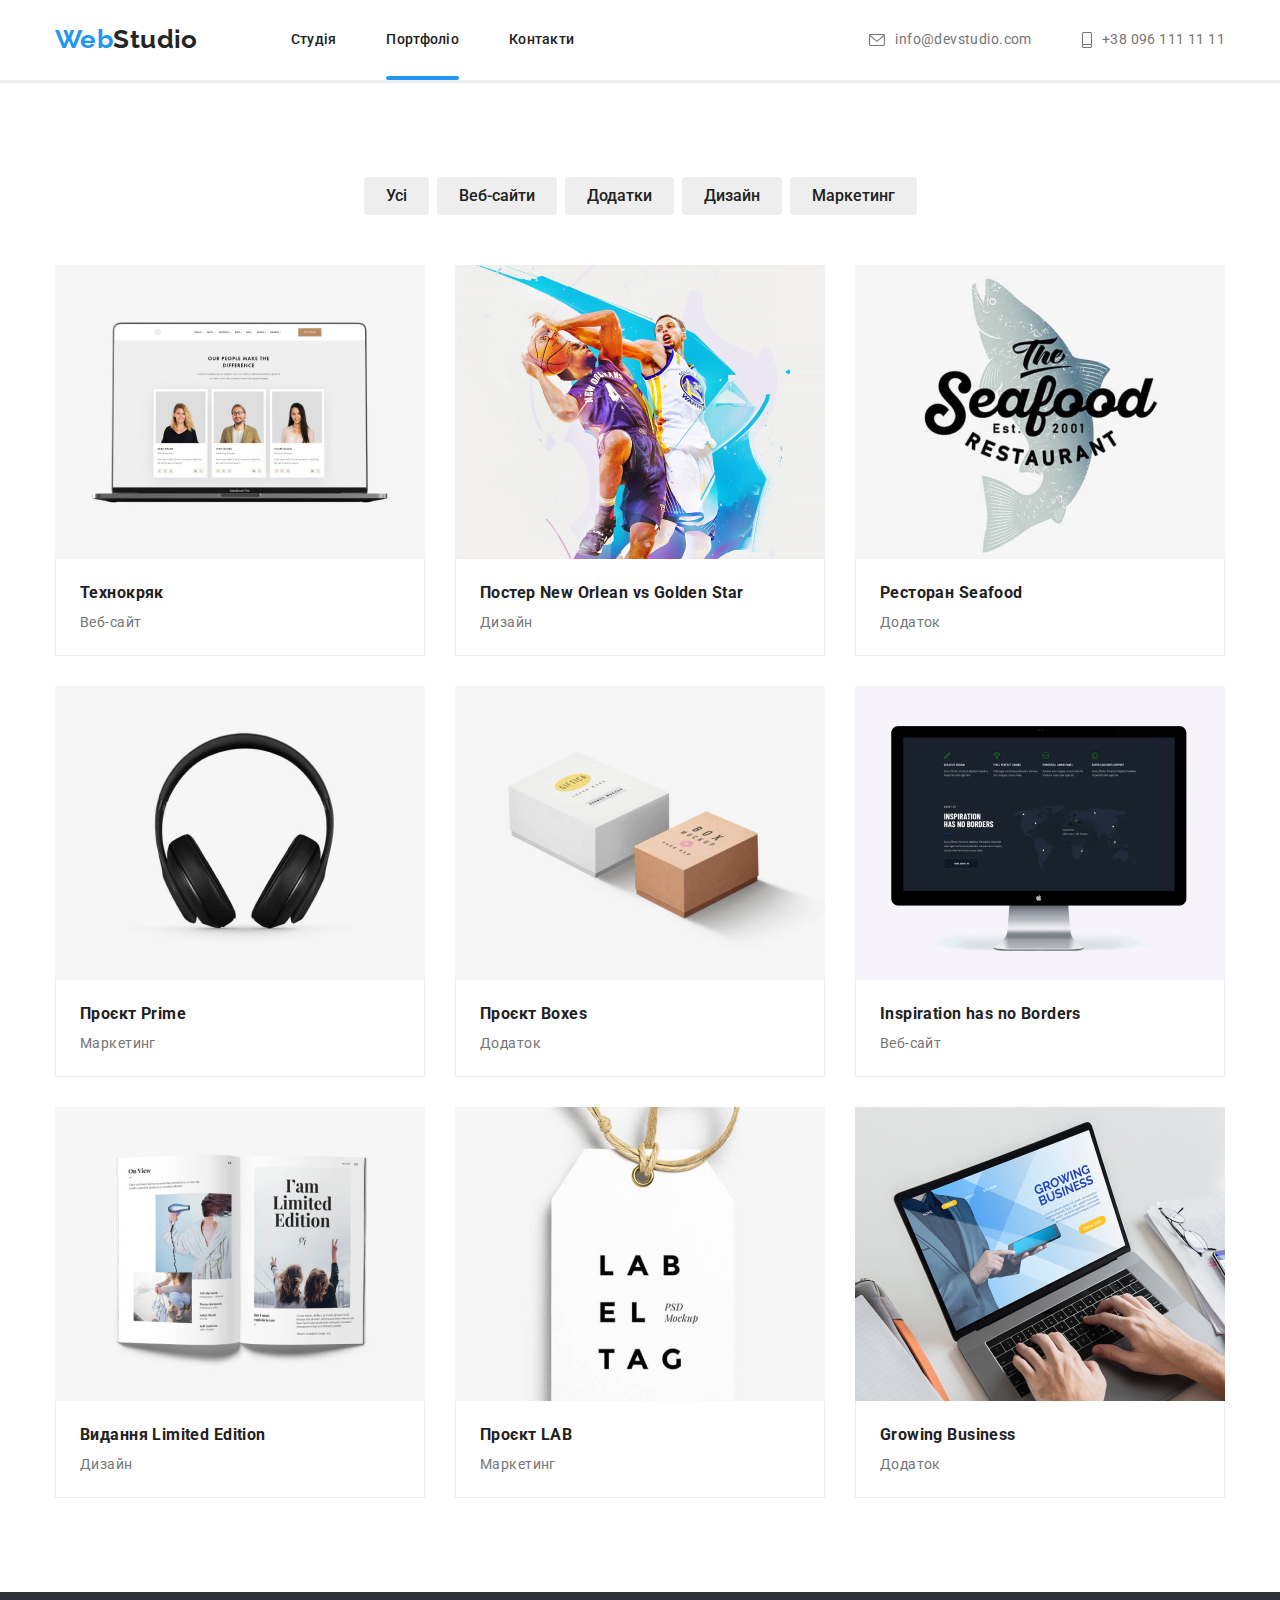
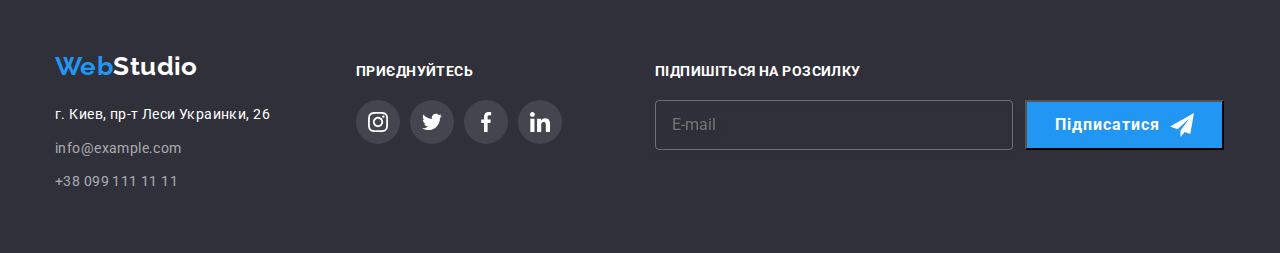
==== commit 52ed379e: "The CSS code of the project was refactored using the SASS preprocessor" ====
--- a/portfolio.html
+++ b/portfolio.html
@@ -12,10 +12,7 @@
     <link
       href="https://fonts.googleapis.com/css2?family=Raleway:wght@700&family=Roboto:wght@400;500;700;900&display=swap"
       rel="stylesheet" />
-
       <link rel="stylesheet" href="./css/main.min.css" />
-      <link rel="stylesheet" href="./css/style.css" />
-
     <title>Портфоліо</title>
   </head>
   <body>
--- a/css/main.min.css
+++ b/css/main.min.css
@@ -1 +1 @@
-:root{--primary-text-color: #757575;--title-text-color: #212121;--accent-color: #2196f3;--btn-hover-color: #79bcf3;--primary-white-color: #ffffff;--background-black-color: #2f303a;--background-second-color: #f5f4fa;--border-colour: #eeeeee}.hidden-title{position:absolute !important;clip:rect(1px 1px 1px 1px);clip:rect(1px, 1px, 1px, 1px);padding:0 !important;border:0 !important;height:1px !important;width:1px !important;overflow:hidden}/*# sourceMappingURL=main.min.css.map */+.hidden-title{position:absolute !important;clip:rect(1px 1px 1px 1px);clip:rect(1px, 1px, 1px, 1px);padding:0 !important;border:0 !important;height:1px !important;width:1px !important;overflow:hidden}html{-webkit-box-sizing:border-box;box-sizing:border-box}*,*::before,*::after{-webkit-box-sizing:inherit;box-sizing:inherit}h1,h2,h3,h4,p{margin:0}ul{list-style:none;padding:0;margin:0}img{display:block;max-width:100%;width:100%}body{background-color:#fff;color:#757575;font-family:"Roboto",sans-serif;letter-spacing:.03em;font-size:14px;line-height:1.71}.container{max-width:1200px;width:100%;margin:0 auto;padding-left:15px;padding-right:15px}.section{padding-bottom:94px;padding-top:94px}.logo{color:#252525;text-decoration:none;font-family:"Raleway";font-weight:700;font-size:26px;line-height:1.15}.logo__web{color:#2196f3}.modal{position:absolute;top:50%;left:50%;-webkit-transform:translate(-50%, -50%);transform:translate(-50%, -50%);width:528px;min-height:581px;background:#fff;-webkit-box-shadow:0px 1px 3px rgba(0,0,0,.12),0px 1px 1px rgba(0,0,0,.14),0px 2px 1px rgba(0,0,0,.2);box-shadow:0px 1px 3px rgba(0,0,0,.12),0px 1px 1px rgba(0,0,0,.14),0px 2px 1px rgba(0,0,0,.2);border-radius:4px}.modal__button{-ms-flex-item-align:center;align-self:center;margin-top:30px;padding:10px 52px;font-weight:bold;font-size:16px;line-height:1.87;letter-spacing:.06em;background:#2196f3;-webkit-box-shadow:0px 4px 4px rgba(0,0,0,.15);box-shadow:0px 4px 4px rgba(0,0,0,.15);border-radius:4px;color:#fff;outline:none;-webkit-transition:background-color 250ms;transition:background-color 250ms;-webkit-transition-timing-function:cubic-bezier(0.4, 0, 0.2, 1);transition-timing-function:cubic-bezier(0.4, 0, 0.2, 1)}.modal__icon{position:relative}.modal__btn_close{background:rgba(0,0,0,0);position:absolute;display:-webkit-box;display:-ms-flexbox;display:flex;-webkit-box-align:center;-ms-flex-align:center;align-items:center;-webkit-box-pack:center;-ms-flex-pack:center;justify-content:center;right:8px;top:8px;border:1px solid rgba(0,0,0,.1);padding:0;width:30px;height:30px;border-radius:50%;cursor:pointer}.modal__btn_close{color:rgba(0,0,0,0)}.modal__btn_close .icon-close{fill:#757575}.modal__btn_close .icon-close:hover,.modal__btn_close .icon-close:focus{fill:#2196f3;-webkit-transition:fill 250ms;transition:fill 250ms;-webkit-transition-timing-function:cubic-bezier(0.4, 0, 0.2, 1);transition-timing-function:cubic-bezier(0.4, 0, 0.2, 1)}.modal__form{padding:0px 40px}.modal__title{padding-top:40px;margin-bottom:30px;font-weight:700;font-size:20px;line-height:1.15;text-align:center;color:#212121}.modal__field{position:relative;display:-webkit-box;display:-ms-flexbox;display:flex;-webkit-box-orient:vertical;-webkit-box-direction:normal;-ms-flex-direction:column;flex-direction:column;margin:0;margin-bottom:28px}.modal__wrapper{position:absolute;top:0;left:0;-webkit-transform:translateY(-23px);transform:translateY(-23px);padding:0;margin-top:0;margin-bottom:4px;font-size:12px;line-height:1.17;letter-spacing:.01em;color:#757575}.modal__input{position:relative;padding:11px 40px;margin-top:0;margin-bottom:10px;height:40px;border:1px solid rgba(33,33,33,.2);border-radius:4px;-webkit-transition:border 250ms cubic-bezier(0.4, 0, 0.2, 1);transition:border 250ms cubic-bezier(0.4, 0, 0.2, 1)}.modal__input:hover,.modal__input:focus-visible{border:1px solid #2196f3;outline:none;-webkit-transition:fill 250ms;transition:fill 250ms;-webkit-transition-timing-function:cubic-bezier(0.4, 0, 0.2, 1);transition-timing-function:cubic-bezier(0.4, 0, 0.2, 1)}.modal__icon{position:absolute;top:60%;left:12px;-webkit-transform:translateY(-50%);transform:translateY(-50%);fill:#212121}.modal__input:hover+.modal__icon,.modal__input:focus-visible+.modal__icon{fill:#2196f3;-webkit-transition:fill 250ms;transition:fill 250ms;-webkit-transition-timing-function:cubic-bezier(0.4, 0, 0.2, 1);transition-timing-function:cubic-bezier(0.4, 0, 0.2, 1)}.modal__comment{padding:12px 16px;height:120px;resize:none;border:1px solid rgba(33,33,33,.2);border-radius:4px}.modal__comment:hover,.modal__comment:focus-visible{border:1px solid #2196f3;outline:none}.modal__comment::-moz-placeholder{font-size:12px;line-height:14px;letter-spacing:.01em;color:rgba(117,117,117,.5)}.modal__comment:-ms-input-placeholder{font-size:12px;line-height:14px;letter-spacing:.01em;color:rgba(117,117,117,.5)}.modal__comment::-webkit-input-placeholder{font-size:12px;line-height:14px;letter-spacing:.01em;color:rgba(117,117,117,.5)}.modal__comment::-ms-input-placeholder{font-size:12px;line-height:14px;letter-spacing:.01em;color:rgba(117,117,117,.5)}.modal__comment::placeholder{font-size:12px;line-height:14px;letter-spacing:.01em;color:rgba(117,117,117,.5)}.agreement__container{text-align:center;padding-bottom:44px;padding-right:52px;padding-left:52px}.checkbox{position:absolute;width:1px;height:1px;padding:0;margin:-1px;-webkit-clip-path:inset(100%);clip-path:inset(100%);clip:rect(0 0 0 0);overflow:hidden;white-space:nowrap;border:0}.agreement__label{position:relative;margin-bottom:26px;padding-left:23px}.agreement__link{margin-left:.25rem;text-decoration:underline;color:#2196f3}.form-button{color:#2196f3;margin-top:26px;padding:10px 52px;border:none}.subscribe__input:hover,.subscribe__input:focus-visible{border:1px solid #2196f3;outline:none;-webkit-transition:fill 250ms;transition:fill 250ms;-webkit-transition-timing-function:cubic-bezier(0.4, 0, 0.2, 1);transition-timing-function:cubic-bezier(0.4, 0, 0.2, 1)}.checkbox__icon{position:absolute;top:50%;left:0;-webkit-transform:translateY(-50%);transform:translateY(-50%);width:16px;height:15px}.checkbox:checked~.checkbox__icon_not_checked{display:none}.checkbox__icon_checked{display:none}.checkbox:checked~.checkbox__icon_checked{display:block}.is-hidden{-webkit-transform-origin:bottom center;transform-origin:bottom center;-webkit-transform:scale(0);transform:scale(0);opacity:0;pointer-events:none}.backdrop{position:fixed;top:0;left:0;display:-webkit-box;display:-ms-flexbox;display:flex;width:100%;height:100%;background-color:rgba(0,0,0,.1);opacity:1;-webkit-transform:scale(1);transform:scale(1);-webkit-transform-origin:center center;transform-origin:center center;-webkit-transition:opacity 700ms cubic-bezier(0.4, 0, 0.2, 1),-webkit-transform 700ms cubic-bezier(0.4, 0, 0.2, 1);transition:opacity 700ms cubic-bezier(0.4, 0, 0.2, 1),-webkit-transform 700ms cubic-bezier(0.4, 0, 0.2, 1);transition:opacity 700ms cubic-bezier(0.4, 0, 0.2, 1),transform 700ms cubic-bezier(0.4, 0, 0.2, 1);transition:opacity 700ms cubic-bezier(0.4, 0, 0.2, 1),transform 700ms cubic-bezier(0.4, 0, 0.2, 1),-webkit-transform 700ms cubic-bezier(0.4, 0, 0.2, 1)}.is-hidden{-webkit-transform-origin:bottom center;transform-origin:bottom center;-webkit-transform:scale(0);transform:scale(0);opacity:0;pointer-events:none}.header{border-bottom:solid #eee}.header__content{display:-webkit-box;display:-ms-flexbox;display:flex;-webkit-box-align:center;-ms-flex-align:center;align-items:center}.logo--black{margin-right:93px;padding-top:24px;padding-bottom:24px}.site-nav{display:-webkit-box;display:-ms-flexbox;display:flex}.site-nav .site-nav__item+.site-nav__item{margin-left:50px}.site-nav .site-nav__link{display:block;color:#212121;text-decoration:none;font-weight:500;font-size:14px;line-height:1.14;letter-spacing:.02em;padding-top:32px;padding-bottom:32px;-webkit-transition:color 250ms;transition:color 250ms;-webkit-transition-timing-function:cubic-bezier(0.4, 0, 0.2, 1);transition-timing-function:cubic-bezier(0.4, 0, 0.2, 1)}.site-nav .site-nav__link:hover,.site-nav .site-nav__link:focus{color:#2196f3;-webkit-transition:fill 250ms;transition:fill 250ms;-webkit-transition-timing-function:cubic-bezier(0.4, 0, 0.2, 1);transition-timing-function:cubic-bezier(0.4, 0, 0.2, 1)}.header__site-nav_link--current{background-color:#2196f3;color:#fff}.site-nav__link--current{position:relative}.site-nav__link--current::after{content:"";position:absolute;display:block;width:100%;height:4px;bottom:0;background-color:#2196f3;border-radius:2px}.contacts-nav{display:-webkit-box;display:-ms-flexbox;display:flex;margin-left:auto}.contacts-nav .contacts-nav__item .contacts-nav__link{display:-webkit-box;display:-ms-flexbox;display:flex;-webkit-box-align:center;-ms-flex-align:center;align-items:center}.contacts-nav .contacts-nav__item+.contacts-nav__item{margin-left:50px}.contacts-nav .contacts-nav__item .contacts-nav__link .icon-mail{margin-right:10px}.contacts-nav .contacts-nav__item .contacts-nav__link .icon-phone{margin-right:10px}.icon-mail.icon-phone{fill:#757575;margin-right:10px}.contacts-nav .contacts-nav__link,.footer-contacts .link{color:#757575;fill:#757575;text-decoration:none}.contacts-nav .contacts-nav__link:hover,.contacts-nav .contacts-nav__link:focus,.footer-contacts .link:hover,.footer-contacts .link:focus{color:#2196f3;text-decoration:none;-webkit-transition:fill 250ms;transition:fill 250ms;-webkit-transition-timing-function:cubic-bezier(0.4, 0, 0.2, 1);transition-timing-function:cubic-bezier(0.4, 0, 0.2, 1)}.contacts-nav .contacts-nav__item{display:-webkit-box;display:-ms-flexbox;display:flex;-webkit-box-align:center;-ms-flex-align:center;align-items:center}.contacts-nav .contacts-nav__link:hover .icon-mail,.contacts-nav .contacts-nav__link:focus .icon-mail,.contacts-nav .contacts-nav__link:hover .icon-phone,.contacts-nav .contacts-nav__link:focus .icon-phone{fill:#2196f3;-webkit-transition:fill 250ms;transition:fill 250ms;-webkit-transition-timing-function:cubic-bezier(0.4, 0, 0.2, 1);transition-timing-function:cubic-bezier(0.4, 0, 0.2, 1)}.contacts-nav .contacts-nav__link{padding:24px 0px}.hero{max-width:1600px;height:600px;margin-left:auto;margin-right:auto;background-image:-webkit-gradient(linear, left top, left bottom, from(rgba(47, 48, 58, 0.4)), to(rgba(47, 48, 58, 0.4))),url(../img/bgd-img.jpg);background-image:linear-gradient(rgba(47, 48, 58, 0.4), rgba(47, 48, 58, 0.4)),url(../img/bgd-img.jpg);background-repeat:no-repeat;background-position:center;background-size:cover}.hero__content{text-align:center;padding:200px 237px}.hero__title{max-width:696px;margin:0 auto;color:#fff;font-weight:900;font-size:44px;line-height:1.36;letter-spacing:.06em;text-transform:uppercase;margin-bottom:30px}.hero__button{padding:6px 22px;background:#2196f3;-webkit-box-shadow:0px 4px 4px rgba(0,0,0,.15);box-shadow:0px 4px 4px rgba(0,0,0,.15);border-radius:4px;font-weight:700;font-size:16px;line-height:1.87;-webkit-box-align:center;-ms-flex-align:center;align-items:center;text-align:center;letter-spacing:.06em;color:#fff;cursor:pointer;border:none}.hero__button:hover,.hero__button:focus{background-color:#79bcf3;-webkit-transition:fill 250ms;transition:fill 250ms;-webkit-transition-timing-function:cubic-bezier(0.4, 0, 0.2, 1);transition-timing-function:cubic-bezier(0.4, 0, 0.2, 1)}.features__list>.features__item{max-width:270px}.features__wrapper{display:-webkit-box;display:-ms-flexbox;display:flex;height:120px;-webkit-box-pack:center;-ms-flex-pack:center;justify-content:center;-webkit-box-align:center;-ms-flex-align:center;align-items:center;background:#f5f4fa;border-radius:4px;margin-bottom:30px}.features__title{color:#212121;margin-bottom:10px;font-weight:700;font-size:14px;line-height:1.14}.features__list{display:-webkit-box;display:-ms-flexbox;display:flex}.features__list .features__item+.features__item{margin-left:30px}.example{padding-top:0}.example__title{color:#212121;font-weight:700;font-size:36px;line-height:1.44;text-align:center;margin-bottom:50px}.example__list{margin-top:50px;display:-webkit-box;display:-ms-flexbox;display:flex}.example__list .example__item+.example__item{margin-left:30px}.example__item{position:relative}.example__description{position:absolute;bottom:0;left:0;margin:0;padding:0 10px;width:100%;background:rgba(47,48,58,.8);font-weight:700;line-height:70px;text-align:center;text-transform:uppercase;white-space:nowrap;color:#fff}.team{background-color:#eee}.team__title{color:#212121;font-weight:700;font-size:36px;line-height:1.44;text-align:center;margin-bottom:50px}.team__list{display:-webkit-box;display:-ms-flexbox;display:flex;text-align:center;margin-top:50px}.team__list>.team__card+.team__card{margin-left:30px}.card__teammate{margin-bottom:30px}.card__name{margin-bottom:10px;color:#212121;font-weight:500;font-size:16px;line-height:1.18}.social__list--grey{display:-webkit-box;display:-ms-flexbox;display:flex;-webkit-box-pack:justify;-ms-flex-pack:justify;justify-content:space-between;padding-left:32px;padding-right:32px;padding-bottom:30px}.social__link--grey{display:-webkit-box;display:-ms-flexbox;display:flex;-webkit-box-pack:center;-ms-flex-pack:center;justify-content:center;-webkit-box-align:center;-ms-flex-align:center;align-items:center;width:44px;height:44px;border-radius:50%;fill:#757575;-webkit-transition:fill 250ms;transition:fill 250ms;-webkit-transition-timing-function:cubic-bezier(0.4, 0, 0.2, 1);transition-timing-function:cubic-bezier(0.4, 0, 0.2, 1)}.card__job-title{margin-bottom:16px}.team__card{background-color:#fff;-webkit-box-shadow:0px 1px 3px rgba(0,0,0,.12),0px 1px 1px rgba(0,0,0,.14),0px 2px 1px rgba(0,0,0,.2);box-shadow:0px 1px 3px rgba(0,0,0,.12),0px 1px 1px rgba(0,0,0,.14),0px 2px 1px rgba(0,0,0,.2);border-radius:0px 0px 4px 4px}.client__icon,.icon-phone,.icon-mail,.features-icon,.team__icon,.footer-icon{-webkit-transition:fill 250ms;transition:fill 250ms;-webkit-transition-timing-function:cubic-bezier(0.4, 0, 0.2, 1);transition-timing-function:cubic-bezier(0.4, 0, 0.2, 1)}.social__link--grey:hover,.social__link--grey:focus{fill:#fff;background-color:#2196f3;-webkit-transition:background-color 250ms;transition:background-color 250ms;-webkit-transition:fill 250ms;transition:fill 250ms;-webkit-transition-timing-function:cubic-bezier(0.4, 0, 0.2, 1);transition-timing-function:cubic-bezier(0.4, 0, 0.2, 1);-webkit-animation:heartbeat 1.5s ease-in-out infinite both;animation:heartbeat 1.5s ease-in-out infinite both}.clients__list{display:-webkit-box;display:-ms-flexbox;display:flex;-webkit-box-pack:justify;-ms-flex-pack:justify;justify-content:space-between}.clients__title{color:#212121;font-weight:700;font-size:36px;line-height:1.44;text-align:center;margin-bottom:50px}.client__item{display:-webkit-box;display:-ms-flexbox;display:flex}.client__link{display:-webkit-box;display:-ms-flexbox;display:flex;-webkit-box-pack:center;-ms-flex-pack:center;justify-content:center;-webkit-box-align:center;-ms-flex-align:center;align-items:center;width:170px;height:92px;fill:#afb1b8;border:1px solid #afb1b8;-webkit-box-sizing:border-box;box-sizing:border-box;border-radius:4px}.client__link:hover,.client__link:focus{border-color:#2196f3;-webkit-transition:fill 250ms;transition:fill 250ms;-webkit-transition-timing-function:cubic-bezier(0.4, 0, 0.2, 1);transition-timing-function:cubic-bezier(0.4, 0, 0.2, 1);-webkit-animation:rotate-in-ver 3s cubic-bezier(0.25, 0.46, 0.45, 0.94) both;animation:rotate-in-ver 3s cubic-bezier(0.25, 0.46, 0.45, 0.94) both}.rotate-in-ver{-webkit-animation:rotate-in-ver 3s cubic-bezier(0.25, 0.46, 0.45, 0.94) both;animation:rotate-in-ver 3s cubic-bezier(0.25, 0.46, 0.45, 0.94) both}@-webkit-keyframes rotate-in-ver{0%{-webkit-transform:rotateY(-360deg);transform:rotateY(-360deg);opacity:0}100%{-webkit-transform:rotateY(0deg);transform:rotateY(0deg);opacity:1}}@keyframes rotate-in-ver{0%{-webkit-transform:rotateY(-360deg);transform:rotateY(-360deg);opacity:0}100%{-webkit-transform:rotateY(0deg);transform:rotateY(0deg);opacity:1}}.client__link:hover .client__icon,.client__link:focus .client__icon{fill:#2196f3;-webkit-transition:fill 250ms;transition:fill 250ms;-webkit-transition-timing-function:cubic-bezier(0.4, 0, 0.2, 1);transition-timing-function:cubic-bezier(0.4, 0, 0.2, 1)}.footer{background:#2f303a}.footer__content{display:-webkit-box;display:-ms-flexbox;display:flex}.footer__contacts{width:231px;padding-top:60px;padding-bottom:60px}.logo__studio--white{color:#fff}.footer__address{display:-webkit-box;display:-ms-flexbox;display:flex;-webkit-box-orient:vertical;-webkit-box-direction:normal;-ms-flex-direction:column;flex-direction:column;color:#fff;font-style:normal;margin-top:20px}.footer__mail{margin-top:9px}.footer__tel{margin-top:9px}.footer__tel,.footer__mail{color:#757575;font-size:14px;line-height:24px;color:rgba(255,255,255,.6);font-style:normal;list-style:none;text-decoration:none}.footer__mail:hover,.footer__mail:focus,.footer__tel:hover,.footer__tel:focus{color:#2196f3;text-decoration:none;list-style:none;-webkit-transition:fill 250ms;transition:fill 250ms;-webkit-transition-timing-function:cubic-bezier(0.4, 0, 0.2, 1);transition-timing-function:cubic-bezier(0.4, 0, 0.2, 1)}.footer__social-network{display:-webkit-box;display:-ms-flexbox;display:flex;-webkit-box-orient:vertical;-webkit-box-direction:normal;-ms-flex-direction:column;flex-direction:column;width:206px;padding-top:72px;padding-bottom:100px;margin-left:70px}.social-network__link--white{display:-webkit-box;display:-ms-flexbox;display:flex;-webkit-box-pack:center;-ms-flex-pack:center;justify-content:center;-webkit-box-align:center;-ms-flex-align:center;align-items:center;width:44px;height:44px;border-radius:50%;background:rgba(255,255,255,.1);fill:#fff;-webkit-transition:fill 250ms;transition:fill 250ms;-webkit-transition-timing-function:cubic-bezier(0.4, 0, 0.2, 1);transition-timing-function:cubic-bezier(0.4, 0, 0.2, 1)}.social-network__link--white:hover,.social-network__link--white:focus{background-color:#2196f3;-webkit-transition:background-color 250ms;transition:background-color 250ms;-webkit-transition-timing-function:cubic-bezier(0.4, 0, 0.2, 1);transition-timing-function:cubic-bezier(0.4, 0, 0.2, 1);-webkit-animation:heartbeat 1.5s ease-in-out infinite both;animation:heartbeat 1.5s ease-in-out infinite both}.social-network__list--white{display:-webkit-box;display:-ms-flexbox;display:flex;-webkit-box-pack:justify;-ms-flex-pack:justify;justify-content:space-between;margin-top:20px}.social-network__title{font-weight:700;font-size:14px;line-height:1.14;text-transform:uppercase;color:#fff}.footer__subscribe{padding-top:72px;padding-bottom:94px;margin-left:93px}.subscribe__title{margin-top:0;margin-bottom:20px;font-weight:700;line-height:1.14;text-transform:uppercase;color:#fff}.subscribe__input{height:50px;width:358px;padding-left:16px;margin-right:12px;background-color:rgba(0,0,0,0);border:1px solid rgba(255,255,255,.3);-webkit-filter:drop-shadow(0px 4px 4px rgba(0, 0, 0, 0.15));filter:drop-shadow(0px 4px 4px rgba(0, 0, 0, 0.15));border-radius:4px;font-size:16px;line-height:3.12}.subscribe__button{background-color:#2196f3;color:#fff;font-weight:700;font-size:16px;line-height:1.87px;letter-spacing:.06em;display:-webkit-box;display:-ms-flexbox;display:flex;-webkit-box-pack:center;-ms-flex-pack:center;justify-content:center;-webkit-box-align:center;-ms-flex-align:center;align-items:center;padding:11px 28px;-webkit-transition:background-color 250ms;transition:background-color 250ms;-webkit-transition-timing-function:cubic-bezier(0.4, 0, 0.2, 1);transition-timing-function:cubic-bezier(0.4, 0, 0.2, 1)}.subscribe__button:hover,.subscribe__button:focus{background-color:#79bcf3;-webkit-transition:background-color 250ms;transition:background-color 250ms;-webkit-transition-timing-function:cubic-bezier(0.4, 0, 0.2, 1);transition-timing-function:cubic-bezier(0.4, 0, 0.2, 1)}.subscribe__button .icon-send{margin-left:10px}.subscribe__wrapper{display:-webkit-box;display:-ms-flexbox;display:flex;-webkit-box-align:start;-ms-flex-align:start;align-items:start}.portfolio__filter-list{display:-webkit-box;display:-ms-flexbox;display:flex;-webkit-box-pack:center;-ms-flex-pack:center;justify-content:center;margin-bottom:50px}.portfolio__filter-list>.filter-list__item+.filter-list__item{margin-left:8px}.bounce-in-top{-webkit-animation:bounce-in-top 1.1s both;animation:bounce-in-top 1.1s both}@-webkit-keyframes bounce-in-top{0%{-webkit-transform:translateY(-500px);transform:translateY(-500px);-webkit-animation-timing-function:ease-in;animation-timing-function:ease-in;opacity:0}38%{-webkit-transform:translateY(0);transform:translateY(0);-webkit-animation-timing-function:ease-out;animation-timing-function:ease-out;opacity:1}55%{-webkit-transform:translateY(-65px);transform:translateY(-65px);-webkit-animation-timing-function:ease-in;animation-timing-function:ease-in}72%{-webkit-transform:translateY(0);transform:translateY(0);-webkit-animation-timing-function:ease-out;animation-timing-function:ease-out}81%{-webkit-transform:translateY(-28px);transform:translateY(-28px);-webkit-animation-timing-function:ease-in;animation-timing-function:ease-in}90%{-webkit-transform:translateY(0);transform:translateY(0);-webkit-animation-timing-function:ease-out;animation-timing-function:ease-out}95%{-webkit-transform:translateY(-8px);transform:translateY(-8px);-webkit-animation-timing-function:ease-in;animation-timing-function:ease-in}100%{-webkit-transform:translateY(0);transform:translateY(0);-webkit-animation-timing-function:ease-out;animation-timing-function:ease-out}}@keyframes bounce-in-top{0%{-webkit-transform:translateY(-500px);transform:translateY(-500px);-webkit-animation-timing-function:ease-in;animation-timing-function:ease-in;opacity:0}38%{-webkit-transform:translateY(0);transform:translateY(0);-webkit-animation-timing-function:ease-out;animation-timing-function:ease-out;opacity:1}55%{-webkit-transform:translateY(-65px);transform:translateY(-65px);-webkit-animation-timing-function:ease-in;animation-timing-function:ease-in}72%{-webkit-transform:translateY(0);transform:translateY(0);-webkit-animation-timing-function:ease-out;animation-timing-function:ease-out}81%{-webkit-transform:translateY(-28px);transform:translateY(-28px);-webkit-animation-timing-function:ease-in;animation-timing-function:ease-in}90%{-webkit-transform:translateY(0);transform:translateY(0);-webkit-animation-timing-function:ease-out;animation-timing-function:ease-out}95%{-webkit-transform:translateY(-8px);transform:translateY(-8px);-webkit-animation-timing-function:ease-in;animation-timing-function:ease-in}100%{-webkit-transform:translateY(0);transform:translateY(0);-webkit-animation-timing-function:ease-out;animation-timing-function:ease-out}}.filter-list__btn{padding:6px 22px;background:#eee;border-radius:4px;border:none;cursor:pointer;font-weight:500;font-size:16px;line-height:1.62;-webkit-transition:background-color 250ms;transition:background-color 250ms;-webkit-transition:color 250ms;transition:color 250ms;-webkit-transition-timing-function:cubic-bezier(0.4, 0, 0.2, 1);transition-timing-function:cubic-bezier(0.4, 0, 0.2, 1);color:#212121}.filter-list__btn:hover,.filter-list__btn:focus{background-color:#2196f3;color:#fff;-webkit-box-shadow:0px 3px 1px rgba(0,0,0,.1),0px 1px 2px rgba(0,0,0,.08),0px 2px 2px rgba(0,0,0,.12);box-shadow:0px 3px 1px rgba(0,0,0,.1),0px 1px 2px rgba(0,0,0,.08),0px 2px 2px rgba(0,0,0,.12);-webkit-transition:background-color 250ms;transition:background-color 250ms;-webkit-transition:color 250ms;transition:color 250ms;-webkit-transition-timing-function:cubic-bezier(0.4, 0, 0.2, 1);transition-timing-function:cubic-bezier(0.4, 0, 0.2, 1)}.portfolio__card-wrapper{position:relative;overflow:hidden}.portfolio__card-wrapper .text{-webkit-transform:translateY(100%);transform:translateY(100%);position:absolute;top:0;left:0;height:100%;padding-top:63px;padding-right:24px;padding-bottom:63px;padding-left:24px;overflow:auto;background:rgba(33,150,243,.9019607843);font-size:18px;line-height:1.56;letter-spacing:.03em;color:#fff;-webkit-transition:-webkit-transform 500ms;transition:-webkit-transform 500ms;transition:transform 500ms;transition:transform 500ms, -webkit-transform 500ms;-webkit-transition-timing-function:cubic-bezier(0.4, 0, 0.2, 1);transition-timing-function:cubic-bezier(0.4, 0, 0.2, 1)}.portfolio__link:hover .portfolio__card-wrapper .text,.portfolio__link:focus .portfolio__card-wrapper .text{-webkit-transform:translateY(0%);transform:translateY(0%);-webkit-transition:-webkit-transform 500ms;transition:-webkit-transform 500ms;transition:transform 500ms;transition:transform 500ms, -webkit-transform 500ms;-webkit-transition-timing-function:cubic-bezier(0.4, 0, 0.2, 1);transition-timing-function:cubic-bezier(0.4, 0, 0.2, 1)}.portfolio__list{display:-webkit-box;display:-ms-flexbox;display:flex;-ms-flex-wrap:wrap;flex-wrap:wrap;margin-left:-30px;margin-top:-30px}.portfolio-nav .portfolio-nav__item+.portfolio-nav__item{margin-left:8px}.portfolio-nav{margin-bottom:34px}.card-description__title{color:#212121}.card-description__type{margin-top:4px}.portfolio__card-description{padding:20px 24px;border-left:1px solid #eee;border-right:1px solid #eee;border-bottom:1px solid #eee}.portfolio__list>.portfolio__item{-ms-flex-preferred-size:calc((100% - 90px)/3);flex-basis:calc((100% - 90px)/3);margin-left:30px;margin-top:30px}.portfolio__link{display:block;font-style:normal;text-decoration:none;color:inherit}.portfolio__list .portfolio__item .portfolio__link:hover,.portfolio__list .portfolio__item .portfolio__link:focus{-webkit-box-shadow:0px 1px 1px rgba(0,0,0,.12),0px 4px 4px rgba(0,0,0,.06),1px 4px 6px rgba(0,0,0,.16);box-shadow:0px 1px 1px rgba(0,0,0,.12),0px 4px 4px rgba(0,0,0,.06),1px 4px 6px rgba(0,0,0,.16);-webkit-transition:fill 250ms;transition:fill 250ms;-webkit-transition-timing-function:cubic-bezier(0.4, 0, 0.2, 1);transition-timing-function:cubic-bezier(0.4, 0, 0.2, 1)}/*# sourceMappingURL=main.min.css.map */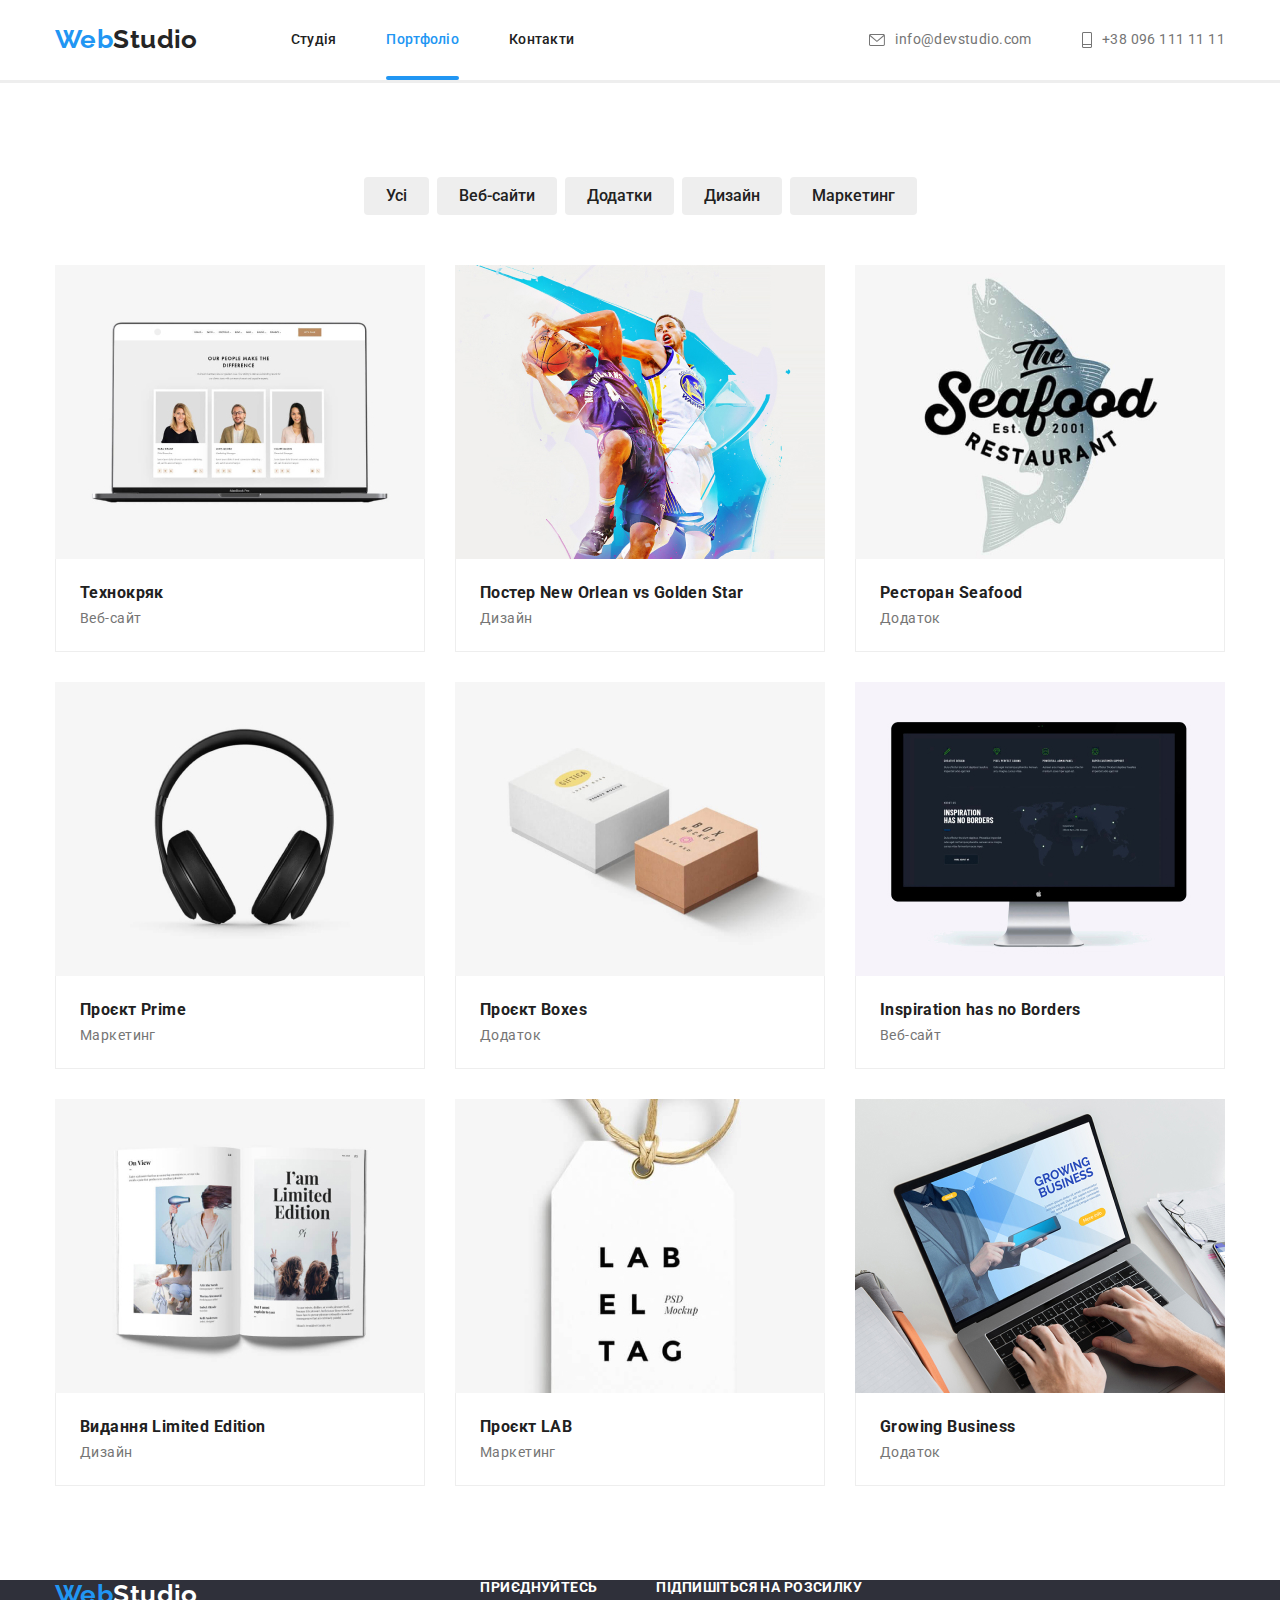
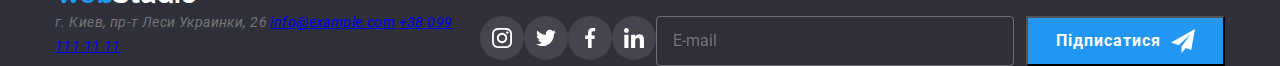
==== commit d3b12b35: "added the concatenation operator (&) and used it to describe pseudo-classes and pseudo-elements" ====
--- a/portfolio.html
+++ b/portfolio.html
@@ -32,7 +32,7 @@
               >
             </li>
             <li class="site-nav__item">
-              <a href="./portfolio.html" class="site-nav__link site-nav__link--current">Портфоліо</a>
+              <a href="./portfolio.html" class="site-nav__link site-nav__link--current site-nav__link--active">Портфоліо</a>
             </li>
             <li class="site-nav__item">
               <a href="#" class="site-nav__link">Контакти</a>
--- a/css/main.min.css
+++ b/css/main.min.css
@@ -1 +1 @@
-.hidden-title{position:absolute !important;clip:rect(1px 1px 1px 1px);clip:rect(1px, 1px, 1px, 1px);padding:0 !important;border:0 !important;height:1px !important;width:1px !important;overflow:hidden}html{-webkit-box-sizing:border-box;box-sizing:border-box}*,*::before,*::after{-webkit-box-sizing:inherit;box-sizing:inherit}h1,h2,h3,h4,p{margin:0}ul{list-style:none;padding:0;margin:0}img{display:block;max-width:100%;width:100%}body{background-color:#fff;color:#757575;font-family:"Roboto",sans-serif;letter-spacing:.03em;font-size:14px;line-height:1.71}.container{max-width:1200px;width:100%;margin:0 auto;padding-left:15px;padding-right:15px}.section{padding-bottom:94px;padding-top:94px}.logo{color:#252525;text-decoration:none;font-family:"Raleway";font-weight:700;font-size:26px;line-height:1.15}.logo__web{color:#2196f3}.modal{position:absolute;top:50%;left:50%;-webkit-transform:translate(-50%, -50%);transform:translate(-50%, -50%);width:528px;min-height:581px;background:#fff;-webkit-box-shadow:0px 1px 3px rgba(0,0,0,.12),0px 1px 1px rgba(0,0,0,.14),0px 2px 1px rgba(0,0,0,.2);box-shadow:0px 1px 3px rgba(0,0,0,.12),0px 1px 1px rgba(0,0,0,.14),0px 2px 1px rgba(0,0,0,.2);border-radius:4px}.modal__button{-ms-flex-item-align:center;align-self:center;margin-top:30px;padding:10px 52px;font-weight:bold;font-size:16px;line-height:1.87;letter-spacing:.06em;background:#2196f3;-webkit-box-shadow:0px 4px 4px rgba(0,0,0,.15);box-shadow:0px 4px 4px rgba(0,0,0,.15);border-radius:4px;color:#fff;outline:none;-webkit-transition:background-color 250ms;transition:background-color 250ms;-webkit-transition-timing-function:cubic-bezier(0.4, 0, 0.2, 1);transition-timing-function:cubic-bezier(0.4, 0, 0.2, 1)}.modal__icon{position:relative}.modal__btn_close{background:rgba(0,0,0,0);position:absolute;display:-webkit-box;display:-ms-flexbox;display:flex;-webkit-box-align:center;-ms-flex-align:center;align-items:center;-webkit-box-pack:center;-ms-flex-pack:center;justify-content:center;right:8px;top:8px;border:1px solid rgba(0,0,0,.1);padding:0;width:30px;height:30px;border-radius:50%;cursor:pointer}.modal__btn_close{color:rgba(0,0,0,0)}.modal__btn_close .icon-close{fill:#757575}.modal__btn_close .icon-close:hover,.modal__btn_close .icon-close:focus{fill:#2196f3;-webkit-transition:fill 250ms;transition:fill 250ms;-webkit-transition-timing-function:cubic-bezier(0.4, 0, 0.2, 1);transition-timing-function:cubic-bezier(0.4, 0, 0.2, 1)}.modal__form{padding:0px 40px}.modal__title{padding-top:40px;margin-bottom:30px;font-weight:700;font-size:20px;line-height:1.15;text-align:center;color:#212121}.modal__field{position:relative;display:-webkit-box;display:-ms-flexbox;display:flex;-webkit-box-orient:vertical;-webkit-box-direction:normal;-ms-flex-direction:column;flex-direction:column;margin:0;margin-bottom:28px}.modal__wrapper{position:absolute;top:0;left:0;-webkit-transform:translateY(-23px);transform:translateY(-23px);padding:0;margin-top:0;margin-bottom:4px;font-size:12px;line-height:1.17;letter-spacing:.01em;color:#757575}.modal__input{position:relative;padding:11px 40px;margin-top:0;margin-bottom:10px;height:40px;border:1px solid rgba(33,33,33,.2);border-radius:4px;-webkit-transition:border 250ms cubic-bezier(0.4, 0, 0.2, 1);transition:border 250ms cubic-bezier(0.4, 0, 0.2, 1)}.modal__input:hover,.modal__input:focus-visible{border:1px solid #2196f3;outline:none;-webkit-transition:fill 250ms;transition:fill 250ms;-webkit-transition-timing-function:cubic-bezier(0.4, 0, 0.2, 1);transition-timing-function:cubic-bezier(0.4, 0, 0.2, 1)}.modal__icon{position:absolute;top:60%;left:12px;-webkit-transform:translateY(-50%);transform:translateY(-50%);fill:#212121}.modal__input:hover+.modal__icon,.modal__input:focus-visible+.modal__icon{fill:#2196f3;-webkit-transition:fill 250ms;transition:fill 250ms;-webkit-transition-timing-function:cubic-bezier(0.4, 0, 0.2, 1);transition-timing-function:cubic-bezier(0.4, 0, 0.2, 1)}.modal__comment{padding:12px 16px;height:120px;resize:none;border:1px solid rgba(33,33,33,.2);border-radius:4px}.modal__comment:hover,.modal__comment:focus-visible{border:1px solid #2196f3;outline:none}.modal__comment::-moz-placeholder{font-size:12px;line-height:14px;letter-spacing:.01em;color:rgba(117,117,117,.5)}.modal__comment:-ms-input-placeholder{font-size:12px;line-height:14px;letter-spacing:.01em;color:rgba(117,117,117,.5)}.modal__comment::-webkit-input-placeholder{font-size:12px;line-height:14px;letter-spacing:.01em;color:rgba(117,117,117,.5)}.modal__comment::-ms-input-placeholder{font-size:12px;line-height:14px;letter-spacing:.01em;color:rgba(117,117,117,.5)}.modal__comment::placeholder{font-size:12px;line-height:14px;letter-spacing:.01em;color:rgba(117,117,117,.5)}.agreement__container{text-align:center;padding-bottom:44px;padding-right:52px;padding-left:52px}.checkbox{position:absolute;width:1px;height:1px;padding:0;margin:-1px;-webkit-clip-path:inset(100%);clip-path:inset(100%);clip:rect(0 0 0 0);overflow:hidden;white-space:nowrap;border:0}.agreement__label{position:relative;margin-bottom:26px;padding-left:23px}.agreement__link{margin-left:.25rem;text-decoration:underline;color:#2196f3}.form-button{color:#2196f3;margin-top:26px;padding:10px 52px;border:none}.subscribe__input:hover,.subscribe__input:focus-visible{border:1px solid #2196f3;outline:none;-webkit-transition:fill 250ms;transition:fill 250ms;-webkit-transition-timing-function:cubic-bezier(0.4, 0, 0.2, 1);transition-timing-function:cubic-bezier(0.4, 0, 0.2, 1)}.checkbox__icon{position:absolute;top:50%;left:0;-webkit-transform:translateY(-50%);transform:translateY(-50%);width:16px;height:15px}.checkbox:checked~.checkbox__icon_not_checked{display:none}.checkbox__icon_checked{display:none}.checkbox:checked~.checkbox__icon_checked{display:block}.is-hidden{-webkit-transform-origin:bottom center;transform-origin:bottom center;-webkit-transform:scale(0);transform:scale(0);opacity:0;pointer-events:none}.backdrop{position:fixed;top:0;left:0;display:-webkit-box;display:-ms-flexbox;display:flex;width:100%;height:100%;background-color:rgba(0,0,0,.1);opacity:1;-webkit-transform:scale(1);transform:scale(1);-webkit-transform-origin:center center;transform-origin:center center;-webkit-transition:opacity 700ms cubic-bezier(0.4, 0, 0.2, 1),-webkit-transform 700ms cubic-bezier(0.4, 0, 0.2, 1);transition:opacity 700ms cubic-bezier(0.4, 0, 0.2, 1),-webkit-transform 700ms cubic-bezier(0.4, 0, 0.2, 1);transition:opacity 700ms cubic-bezier(0.4, 0, 0.2, 1),transform 700ms cubic-bezier(0.4, 0, 0.2, 1);transition:opacity 700ms cubic-bezier(0.4, 0, 0.2, 1),transform 700ms cubic-bezier(0.4, 0, 0.2, 1),-webkit-transform 700ms cubic-bezier(0.4, 0, 0.2, 1)}.is-hidden{-webkit-transform-origin:bottom center;transform-origin:bottom center;-webkit-transform:scale(0);transform:scale(0);opacity:0;pointer-events:none}.header{border-bottom:solid #eee}.header__content{display:-webkit-box;display:-ms-flexbox;display:flex;-webkit-box-align:center;-ms-flex-align:center;align-items:center}.logo--black{margin-right:93px;padding-top:24px;padding-bottom:24px}.site-nav{display:-webkit-box;display:-ms-flexbox;display:flex}.site-nav .site-nav__item+.site-nav__item{margin-left:50px}.site-nav .site-nav__link{display:block;color:#212121;text-decoration:none;font-weight:500;font-size:14px;line-height:1.14;letter-spacing:.02em;padding-top:32px;padding-bottom:32px;-webkit-transition:color 250ms;transition:color 250ms;-webkit-transition-timing-function:cubic-bezier(0.4, 0, 0.2, 1);transition-timing-function:cubic-bezier(0.4, 0, 0.2, 1)}.site-nav .site-nav__link:hover,.site-nav .site-nav__link:focus{color:#2196f3;-webkit-transition:fill 250ms;transition:fill 250ms;-webkit-transition-timing-function:cubic-bezier(0.4, 0, 0.2, 1);transition-timing-function:cubic-bezier(0.4, 0, 0.2, 1)}.header__site-nav_link--current{background-color:#2196f3;color:#fff}.site-nav__link--current{position:relative}.site-nav__link--current::after{content:"";position:absolute;display:block;width:100%;height:4px;bottom:0;background-color:#2196f3;border-radius:2px}.contacts-nav{display:-webkit-box;display:-ms-flexbox;display:flex;margin-left:auto}.contacts-nav .contacts-nav__item .contacts-nav__link{display:-webkit-box;display:-ms-flexbox;display:flex;-webkit-box-align:center;-ms-flex-align:center;align-items:center}.contacts-nav .contacts-nav__item+.contacts-nav__item{margin-left:50px}.contacts-nav .contacts-nav__item .contacts-nav__link .icon-mail{margin-right:10px}.contacts-nav .contacts-nav__item .contacts-nav__link .icon-phone{margin-right:10px}.icon-mail.icon-phone{fill:#757575;margin-right:10px}.contacts-nav .contacts-nav__link,.footer-contacts .link{color:#757575;fill:#757575;text-decoration:none}.contacts-nav .contacts-nav__link:hover,.contacts-nav .contacts-nav__link:focus,.footer-contacts .link:hover,.footer-contacts .link:focus{color:#2196f3;text-decoration:none;-webkit-transition:fill 250ms;transition:fill 250ms;-webkit-transition-timing-function:cubic-bezier(0.4, 0, 0.2, 1);transition-timing-function:cubic-bezier(0.4, 0, 0.2, 1)}.contacts-nav .contacts-nav__item{display:-webkit-box;display:-ms-flexbox;display:flex;-webkit-box-align:center;-ms-flex-align:center;align-items:center}.contacts-nav .contacts-nav__link:hover .icon-mail,.contacts-nav .contacts-nav__link:focus .icon-mail,.contacts-nav .contacts-nav__link:hover .icon-phone,.contacts-nav .contacts-nav__link:focus .icon-phone{fill:#2196f3;-webkit-transition:fill 250ms;transition:fill 250ms;-webkit-transition-timing-function:cubic-bezier(0.4, 0, 0.2, 1);transition-timing-function:cubic-bezier(0.4, 0, 0.2, 1)}.contacts-nav .contacts-nav__link{padding:24px 0px}.hero{max-width:1600px;height:600px;margin-left:auto;margin-right:auto;background-image:-webkit-gradient(linear, left top, left bottom, from(rgba(47, 48, 58, 0.4)), to(rgba(47, 48, 58, 0.4))),url(../img/bgd-img.jpg);background-image:linear-gradient(rgba(47, 48, 58, 0.4), rgba(47, 48, 58, 0.4)),url(../img/bgd-img.jpg);background-repeat:no-repeat;background-position:center;background-size:cover}.hero__content{text-align:center;padding:200px 237px}.hero__title{max-width:696px;margin:0 auto;color:#fff;font-weight:900;font-size:44px;line-height:1.36;letter-spacing:.06em;text-transform:uppercase;margin-bottom:30px}.hero__button{padding:6px 22px;background:#2196f3;-webkit-box-shadow:0px 4px 4px rgba(0,0,0,.15);box-shadow:0px 4px 4px rgba(0,0,0,.15);border-radius:4px;font-weight:700;font-size:16px;line-height:1.87;-webkit-box-align:center;-ms-flex-align:center;align-items:center;text-align:center;letter-spacing:.06em;color:#fff;cursor:pointer;border:none}.hero__button:hover,.hero__button:focus{background-color:#79bcf3;-webkit-transition:fill 250ms;transition:fill 250ms;-webkit-transition-timing-function:cubic-bezier(0.4, 0, 0.2, 1);transition-timing-function:cubic-bezier(0.4, 0, 0.2, 1)}.features__list>.features__item{max-width:270px}.features__wrapper{display:-webkit-box;display:-ms-flexbox;display:flex;height:120px;-webkit-box-pack:center;-ms-flex-pack:center;justify-content:center;-webkit-box-align:center;-ms-flex-align:center;align-items:center;background:#f5f4fa;border-radius:4px;margin-bottom:30px}.features__title{color:#212121;margin-bottom:10px;font-weight:700;font-size:14px;line-height:1.14}.features__list{display:-webkit-box;display:-ms-flexbox;display:flex}.features__list .features__item+.features__item{margin-left:30px}.example{padding-top:0}.example__title{color:#212121;font-weight:700;font-size:36px;line-height:1.44;text-align:center;margin-bottom:50px}.example__list{margin-top:50px;display:-webkit-box;display:-ms-flexbox;display:flex}.example__list .example__item+.example__item{margin-left:30px}.example__item{position:relative}.example__description{position:absolute;bottom:0;left:0;margin:0;padding:0 10px;width:100%;background:rgba(47,48,58,.8);font-weight:700;line-height:70px;text-align:center;text-transform:uppercase;white-space:nowrap;color:#fff}.team{background-color:#eee}.team__title{color:#212121;font-weight:700;font-size:36px;line-height:1.44;text-align:center;margin-bottom:50px}.team__list{display:-webkit-box;display:-ms-flexbox;display:flex;text-align:center;margin-top:50px}.team__list>.team__card+.team__card{margin-left:30px}.card__teammate{margin-bottom:30px}.card__name{margin-bottom:10px;color:#212121;font-weight:500;font-size:16px;line-height:1.18}.social__list--grey{display:-webkit-box;display:-ms-flexbox;display:flex;-webkit-box-pack:justify;-ms-flex-pack:justify;justify-content:space-between;padding-left:32px;padding-right:32px;padding-bottom:30px}.social__link--grey{display:-webkit-box;display:-ms-flexbox;display:flex;-webkit-box-pack:center;-ms-flex-pack:center;justify-content:center;-webkit-box-align:center;-ms-flex-align:center;align-items:center;width:44px;height:44px;border-radius:50%;fill:#757575;-webkit-transition:fill 250ms;transition:fill 250ms;-webkit-transition-timing-function:cubic-bezier(0.4, 0, 0.2, 1);transition-timing-function:cubic-bezier(0.4, 0, 0.2, 1)}.card__job-title{margin-bottom:16px}.team__card{background-color:#fff;-webkit-box-shadow:0px 1px 3px rgba(0,0,0,.12),0px 1px 1px rgba(0,0,0,.14),0px 2px 1px rgba(0,0,0,.2);box-shadow:0px 1px 3px rgba(0,0,0,.12),0px 1px 1px rgba(0,0,0,.14),0px 2px 1px rgba(0,0,0,.2);border-radius:0px 0px 4px 4px}.client__icon,.icon-phone,.icon-mail,.features-icon,.team__icon,.footer-icon{-webkit-transition:fill 250ms;transition:fill 250ms;-webkit-transition-timing-function:cubic-bezier(0.4, 0, 0.2, 1);transition-timing-function:cubic-bezier(0.4, 0, 0.2, 1)}.social__link--grey:hover,.social__link--grey:focus{fill:#fff;background-color:#2196f3;-webkit-transition:background-color 250ms;transition:background-color 250ms;-webkit-transition:fill 250ms;transition:fill 250ms;-webkit-transition-timing-function:cubic-bezier(0.4, 0, 0.2, 1);transition-timing-function:cubic-bezier(0.4, 0, 0.2, 1);-webkit-animation:heartbeat 1.5s ease-in-out infinite both;animation:heartbeat 1.5s ease-in-out infinite both}.clients__list{display:-webkit-box;display:-ms-flexbox;display:flex;-webkit-box-pack:justify;-ms-flex-pack:justify;justify-content:space-between}.clients__title{color:#212121;font-weight:700;font-size:36px;line-height:1.44;text-align:center;margin-bottom:50px}.client__item{display:-webkit-box;display:-ms-flexbox;display:flex}.client__link{display:-webkit-box;display:-ms-flexbox;display:flex;-webkit-box-pack:center;-ms-flex-pack:center;justify-content:center;-webkit-box-align:center;-ms-flex-align:center;align-items:center;width:170px;height:92px;fill:#afb1b8;border:1px solid #afb1b8;-webkit-box-sizing:border-box;box-sizing:border-box;border-radius:4px}.client__link:hover,.client__link:focus{border-color:#2196f3;-webkit-transition:fill 250ms;transition:fill 250ms;-webkit-transition-timing-function:cubic-bezier(0.4, 0, 0.2, 1);transition-timing-function:cubic-bezier(0.4, 0, 0.2, 1);-webkit-animation:rotate-in-ver 3s cubic-bezier(0.25, 0.46, 0.45, 0.94) both;animation:rotate-in-ver 3s cubic-bezier(0.25, 0.46, 0.45, 0.94) both}.rotate-in-ver{-webkit-animation:rotate-in-ver 3s cubic-bezier(0.25, 0.46, 0.45, 0.94) both;animation:rotate-in-ver 3s cubic-bezier(0.25, 0.46, 0.45, 0.94) both}@-webkit-keyframes rotate-in-ver{0%{-webkit-transform:rotateY(-360deg);transform:rotateY(-360deg);opacity:0}100%{-webkit-transform:rotateY(0deg);transform:rotateY(0deg);opacity:1}}@keyframes rotate-in-ver{0%{-webkit-transform:rotateY(-360deg);transform:rotateY(-360deg);opacity:0}100%{-webkit-transform:rotateY(0deg);transform:rotateY(0deg);opacity:1}}.client__link:hover .client__icon,.client__link:focus .client__icon{fill:#2196f3;-webkit-transition:fill 250ms;transition:fill 250ms;-webkit-transition-timing-function:cubic-bezier(0.4, 0, 0.2, 1);transition-timing-function:cubic-bezier(0.4, 0, 0.2, 1)}.footer{background:#2f303a}.footer__content{display:-webkit-box;display:-ms-flexbox;display:flex}.footer__contacts{width:231px;padding-top:60px;padding-bottom:60px}.logo__studio--white{color:#fff}.footer__address{display:-webkit-box;display:-ms-flexbox;display:flex;-webkit-box-orient:vertical;-webkit-box-direction:normal;-ms-flex-direction:column;flex-direction:column;color:#fff;font-style:normal;margin-top:20px}.footer__mail{margin-top:9px}.footer__tel{margin-top:9px}.footer__tel,.footer__mail{color:#757575;font-size:14px;line-height:24px;color:rgba(255,255,255,.6);font-style:normal;list-style:none;text-decoration:none}.footer__mail:hover,.footer__mail:focus,.footer__tel:hover,.footer__tel:focus{color:#2196f3;text-decoration:none;list-style:none;-webkit-transition:fill 250ms;transition:fill 250ms;-webkit-transition-timing-function:cubic-bezier(0.4, 0, 0.2, 1);transition-timing-function:cubic-bezier(0.4, 0, 0.2, 1)}.footer__social-network{display:-webkit-box;display:-ms-flexbox;display:flex;-webkit-box-orient:vertical;-webkit-box-direction:normal;-ms-flex-direction:column;flex-direction:column;width:206px;padding-top:72px;padding-bottom:100px;margin-left:70px}.social-network__link--white{display:-webkit-box;display:-ms-flexbox;display:flex;-webkit-box-pack:center;-ms-flex-pack:center;justify-content:center;-webkit-box-align:center;-ms-flex-align:center;align-items:center;width:44px;height:44px;border-radius:50%;background:rgba(255,255,255,.1);fill:#fff;-webkit-transition:fill 250ms;transition:fill 250ms;-webkit-transition-timing-function:cubic-bezier(0.4, 0, 0.2, 1);transition-timing-function:cubic-bezier(0.4, 0, 0.2, 1)}.social-network__link--white:hover,.social-network__link--white:focus{background-color:#2196f3;-webkit-transition:background-color 250ms;transition:background-color 250ms;-webkit-transition-timing-function:cubic-bezier(0.4, 0, 0.2, 1);transition-timing-function:cubic-bezier(0.4, 0, 0.2, 1);-webkit-animation:heartbeat 1.5s ease-in-out infinite both;animation:heartbeat 1.5s ease-in-out infinite both}.social-network__list--white{display:-webkit-box;display:-ms-flexbox;display:flex;-webkit-box-pack:justify;-ms-flex-pack:justify;justify-content:space-between;margin-top:20px}.social-network__title{font-weight:700;font-size:14px;line-height:1.14;text-transform:uppercase;color:#fff}.footer__subscribe{padding-top:72px;padding-bottom:94px;margin-left:93px}.subscribe__title{margin-top:0;margin-bottom:20px;font-weight:700;line-height:1.14;text-transform:uppercase;color:#fff}.subscribe__input{height:50px;width:358px;padding-left:16px;margin-right:12px;background-color:rgba(0,0,0,0);border:1px solid rgba(255,255,255,.3);-webkit-filter:drop-shadow(0px 4px 4px rgba(0, 0, 0, 0.15));filter:drop-shadow(0px 4px 4px rgba(0, 0, 0, 0.15));border-radius:4px;font-size:16px;line-height:3.12}.subscribe__button{background-color:#2196f3;color:#fff;font-weight:700;font-size:16px;line-height:1.87px;letter-spacing:.06em;display:-webkit-box;display:-ms-flexbox;display:flex;-webkit-box-pack:center;-ms-flex-pack:center;justify-content:center;-webkit-box-align:center;-ms-flex-align:center;align-items:center;padding:11px 28px;-webkit-transition:background-color 250ms;transition:background-color 250ms;-webkit-transition-timing-function:cubic-bezier(0.4, 0, 0.2, 1);transition-timing-function:cubic-bezier(0.4, 0, 0.2, 1)}.subscribe__button:hover,.subscribe__button:focus{background-color:#79bcf3;-webkit-transition:background-color 250ms;transition:background-color 250ms;-webkit-transition-timing-function:cubic-bezier(0.4, 0, 0.2, 1);transition-timing-function:cubic-bezier(0.4, 0, 0.2, 1)}.subscribe__button .icon-send{margin-left:10px}.subscribe__wrapper{display:-webkit-box;display:-ms-flexbox;display:flex;-webkit-box-align:start;-ms-flex-align:start;align-items:start}.portfolio__filter-list{display:-webkit-box;display:-ms-flexbox;display:flex;-webkit-box-pack:center;-ms-flex-pack:center;justify-content:center;margin-bottom:50px}.portfolio__filter-list>.filter-list__item+.filter-list__item{margin-left:8px}.bounce-in-top{-webkit-animation:bounce-in-top 1.1s both;animation:bounce-in-top 1.1s both}@-webkit-keyframes bounce-in-top{0%{-webkit-transform:translateY(-500px);transform:translateY(-500px);-webkit-animation-timing-function:ease-in;animation-timing-function:ease-in;opacity:0}38%{-webkit-transform:translateY(0);transform:translateY(0);-webkit-animation-timing-function:ease-out;animation-timing-function:ease-out;opacity:1}55%{-webkit-transform:translateY(-65px);transform:translateY(-65px);-webkit-animation-timing-function:ease-in;animation-timing-function:ease-in}72%{-webkit-transform:translateY(0);transform:translateY(0);-webkit-animation-timing-function:ease-out;animation-timing-function:ease-out}81%{-webkit-transform:translateY(-28px);transform:translateY(-28px);-webkit-animation-timing-function:ease-in;animation-timing-function:ease-in}90%{-webkit-transform:translateY(0);transform:translateY(0);-webkit-animation-timing-function:ease-out;animation-timing-function:ease-out}95%{-webkit-transform:translateY(-8px);transform:translateY(-8px);-webkit-animation-timing-function:ease-in;animation-timing-function:ease-in}100%{-webkit-transform:translateY(0);transform:translateY(0);-webkit-animation-timing-function:ease-out;animation-timing-function:ease-out}}@keyframes bounce-in-top{0%{-webkit-transform:translateY(-500px);transform:translateY(-500px);-webkit-animation-timing-function:ease-in;animation-timing-function:ease-in;opacity:0}38%{-webkit-transform:translateY(0);transform:translateY(0);-webkit-animation-timing-function:ease-out;animation-timing-function:ease-out;opacity:1}55%{-webkit-transform:translateY(-65px);transform:translateY(-65px);-webkit-animation-timing-function:ease-in;animation-timing-function:ease-in}72%{-webkit-transform:translateY(0);transform:translateY(0);-webkit-animation-timing-function:ease-out;animation-timing-function:ease-out}81%{-webkit-transform:translateY(-28px);transform:translateY(-28px);-webkit-animation-timing-function:ease-in;animation-timing-function:ease-in}90%{-webkit-transform:translateY(0);transform:translateY(0);-webkit-animation-timing-function:ease-out;animation-timing-function:ease-out}95%{-webkit-transform:translateY(-8px);transform:translateY(-8px);-webkit-animation-timing-function:ease-in;animation-timing-function:ease-in}100%{-webkit-transform:translateY(0);transform:translateY(0);-webkit-animation-timing-function:ease-out;animation-timing-function:ease-out}}.filter-list__btn{padding:6px 22px;background:#eee;border-radius:4px;border:none;cursor:pointer;font-weight:500;font-size:16px;line-height:1.62;-webkit-transition:background-color 250ms;transition:background-color 250ms;-webkit-transition:color 250ms;transition:color 250ms;-webkit-transition-timing-function:cubic-bezier(0.4, 0, 0.2, 1);transition-timing-function:cubic-bezier(0.4, 0, 0.2, 1);color:#212121}.filter-list__btn:hover,.filter-list__btn:focus{background-color:#2196f3;color:#fff;-webkit-box-shadow:0px 3px 1px rgba(0,0,0,.1),0px 1px 2px rgba(0,0,0,.08),0px 2px 2px rgba(0,0,0,.12);box-shadow:0px 3px 1px rgba(0,0,0,.1),0px 1px 2px rgba(0,0,0,.08),0px 2px 2px rgba(0,0,0,.12);-webkit-transition:background-color 250ms;transition:background-color 250ms;-webkit-transition:color 250ms;transition:color 250ms;-webkit-transition-timing-function:cubic-bezier(0.4, 0, 0.2, 1);transition-timing-function:cubic-bezier(0.4, 0, 0.2, 1)}.portfolio__card-wrapper{position:relative;overflow:hidden}.portfolio__card-wrapper .text{-webkit-transform:translateY(100%);transform:translateY(100%);position:absolute;top:0;left:0;height:100%;padding-top:63px;padding-right:24px;padding-bottom:63px;padding-left:24px;overflow:auto;background:rgba(33,150,243,.9019607843);font-size:18px;line-height:1.56;letter-spacing:.03em;color:#fff;-webkit-transition:-webkit-transform 500ms;transition:-webkit-transform 500ms;transition:transform 500ms;transition:transform 500ms, -webkit-transform 500ms;-webkit-transition-timing-function:cubic-bezier(0.4, 0, 0.2, 1);transition-timing-function:cubic-bezier(0.4, 0, 0.2, 1)}.portfolio__link:hover .portfolio__card-wrapper .text,.portfolio__link:focus .portfolio__card-wrapper .text{-webkit-transform:translateY(0%);transform:translateY(0%);-webkit-transition:-webkit-transform 500ms;transition:-webkit-transform 500ms;transition:transform 500ms;transition:transform 500ms, -webkit-transform 500ms;-webkit-transition-timing-function:cubic-bezier(0.4, 0, 0.2, 1);transition-timing-function:cubic-bezier(0.4, 0, 0.2, 1)}.portfolio__list{display:-webkit-box;display:-ms-flexbox;display:flex;-ms-flex-wrap:wrap;flex-wrap:wrap;margin-left:-30px;margin-top:-30px}.portfolio-nav .portfolio-nav__item+.portfolio-nav__item{margin-left:8px}.portfolio-nav{margin-bottom:34px}.card-description__title{color:#212121}.card-description__type{margin-top:4px}.portfolio__card-description{padding:20px 24px;border-left:1px solid #eee;border-right:1px solid #eee;border-bottom:1px solid #eee}.portfolio__list>.portfolio__item{-ms-flex-preferred-size:calc((100% - 90px)/3);flex-basis:calc((100% - 90px)/3);margin-left:30px;margin-top:30px}.portfolio__link{display:block;font-style:normal;text-decoration:none;color:inherit}.portfolio__list .portfolio__item .portfolio__link:hover,.portfolio__list .portfolio__item .portfolio__link:focus{-webkit-box-shadow:0px 1px 1px rgba(0,0,0,.12),0px 4px 4px rgba(0,0,0,.06),1px 4px 6px rgba(0,0,0,.16);box-shadow:0px 1px 1px rgba(0,0,0,.12),0px 4px 4px rgba(0,0,0,.06),1px 4px 6px rgba(0,0,0,.16);-webkit-transition:fill 250ms;transition:fill 250ms;-webkit-transition-timing-function:cubic-bezier(0.4, 0, 0.2, 1);transition-timing-function:cubic-bezier(0.4, 0, 0.2, 1)}/*# sourceMappingURL=main.min.css.map */+.hidden-title{position:absolute !important;clip:rect(1px 1px 1px 1px);clip:rect(1px, 1px, 1px, 1px);padding:0 !important;border:0 !important;height:1px !important;width:1px !important;overflow:hidden}html{-webkit-box-sizing:border-box;box-sizing:border-box}*,*::before,*::after{-webkit-box-sizing:inherit;box-sizing:inherit}h1,h2,h3,h4,p{margin:0}ul{list-style:none;padding:0;margin:0}img{display:block;max-width:100%;width:100%}body{background-color:#fff;color:#757575;font-family:"Roboto",sans-serif;letter-spacing:.03em;font-size:14px;line-height:1.71}.container{max-width:1200px;width:100%;margin:0 auto;padding-left:15px;padding-right:15px}.section{padding-bottom:94px;padding-top:94px}.logo{color:#252525;text-decoration:none;font-family:"Raleway";font-weight:700;font-size:26px;line-height:1.15}.logo__web{color:#2196f3}.logo__studio--white{color:#fff}.modal{position:absolute;top:50%;left:50%;-webkit-transform:translate(-50%, -50%);transform:translate(-50%, -50%);width:528px;min-height:581px;background:#fff;-webkit-box-shadow:0px 1px 3px rgba(0,0,0,.12),0px 1px 1px rgba(0,0,0,.14),0px 2px 1px rgba(0,0,0,.2);box-shadow:0px 1px 3px rgba(0,0,0,.12),0px 1px 1px rgba(0,0,0,.14),0px 2px 1px rgba(0,0,0,.2);border-radius:4px}.modal__title{padding-top:40px;margin-bottom:30px;font-weight:700;font-size:20px;line-height:1.15;text-align:center;color:#212121}.modal__input{position:relative;padding:11px 40px;margin-top:0;margin-bottom:10px;height:40px;border:1px solid rgba(33,33,33,.2);border-radius:4px;-webkit-transition:border 250ms cubic-bezier(0.4, 0, 0.2, 1);transition:border 250ms cubic-bezier(0.4, 0, 0.2, 1)}.modal__input:hover,.modal__input:focus-visible{border:1px solid #2196f3;outline:none;-webkit-transition:fill 250ms;transition:fill 250ms;-webkit-transition-timing-function:cubic-bezier(0.4, 0, 0.2, 1);transition-timing-function:cubic-bezier(0.4, 0, 0.2, 1)}.modal__input:hover+.modal__icon,.modal__input:focus-visible+.modal__icon{fill:#2196f3;-webkit-transition:fill 250ms;transition:fill 250ms;-webkit-transition-timing-function:cubic-bezier(0.4, 0, 0.2, 1);transition-timing-function:cubic-bezier(0.4, 0, 0.2, 1)}.modal__button{-ms-flex-item-align:center;align-self:center;margin-top:30px;padding:10px 52px;font-weight:bold;font-size:16px;line-height:1.87;letter-spacing:.06em;background:#2196f3;-webkit-box-shadow:0px 4px 4px rgba(0,0,0,.15);box-shadow:0px 4px 4px rgba(0,0,0,.15);border-radius:4px;color:#fff;outline:none;border:none;-webkit-transition:background-color 250ms;transition:background-color 250ms;-webkit-transition-timing-function:cubic-bezier(0.4, 0, 0.2, 1);transition-timing-function:cubic-bezier(0.4, 0, 0.2, 1)}.modal__button:hover,.modal__button:focus{color:#353535;background:#79bcf3;-webkit-transition:background-color 250ms;transition:background-color 250ms;-webkit-transition:color 250ms;transition:color 250ms;-webkit-transition-timing-function:cubic-bezier(0.4, 0, 0.2, 1);transition-timing-function:cubic-bezier(0.4, 0, 0.2, 1)}.modal__btn_close{background:rgba(0,0,0,0);position:absolute;display:-webkit-box;display:-ms-flexbox;display:flex;-webkit-box-align:center;-ms-flex-align:center;align-items:center;-webkit-box-pack:center;-ms-flex-pack:center;justify-content:center;right:8px;top:8px;border:1px solid rgba(0,0,0,.1);padding:0;width:30px;height:30px;border-radius:50%;cursor:pointer}.modal__btn_close .icon-close{fill:#757575}.modal__btn_close .icon-close:hover,.modal__btn_close .icon-close:focus{fill:#2196f3;-webkit-transition:fill 250ms;transition:fill 250ms;-webkit-transition-timing-function:cubic-bezier(0.4, 0, 0.2, 1);transition-timing-function:cubic-bezier(0.4, 0, 0.2, 1)}.modal__field{position:relative;display:-webkit-box;display:-ms-flexbox;display:flex;-webkit-box-orient:vertical;-webkit-box-direction:normal;-ms-flex-direction:column;flex-direction:column;margin:0;margin-bottom:28px}.modal__comment{padding:12px 16px;height:120px;resize:none;border:1px solid rgba(33,33,33,.2);border-radius:4px}.modal__comment:hover,.modal__comment:focus-visible{border:1px solid #2196f3;outline:none}.modal__comment::-moz-placeholder{font-size:12px;line-height:14px;letter-spacing:.01em;color:rgba(117,117,117,.5)}.modal__comment:-ms-input-placeholder{font-size:12px;line-height:14px;letter-spacing:.01em;color:rgba(117,117,117,.5)}.modal__comment::-webkit-input-placeholder{font-size:12px;line-height:14px;letter-spacing:.01em;color:rgba(117,117,117,.5)}.modal__comment::-ms-input-placeholder{font-size:12px;line-height:14px;letter-spacing:.01em;color:rgba(117,117,117,.5)}.modal__comment::placeholder{font-size:12px;line-height:14px;letter-spacing:.01em;color:rgba(117,117,117,.5)}.modal__wrapper{position:absolute;top:0;left:0;-webkit-transform:translateY(-23px);transform:translateY(-23px);padding:0;margin-top:0;margin-bottom:4px;font-size:12px;line-height:1.17;letter-spacing:.01em;color:#757575}.modal__form{padding:0px 40px}.modal__icon{position:absolute;top:60%;left:12px;-webkit-transform:translateY(-50%);transform:translateY(-50%);fill:#212121}.agreement{text-align:center;padding-bottom:44px;padding-right:52px;padding-left:52px}.agreement__link{margin-left:.25rem;text-decoration:underline;color:#2196f3}.agreement__label{position:relative;margin-bottom:26px;padding-left:23px}.checkbox{position:absolute;width:1px;height:1px;padding:0;margin:-1px;-webkit-clip-path:inset(100%);clip-path:inset(100%);clip:rect(0 0 0 0);overflow:hidden;white-space:nowrap;border:0}.checkbox__icon{position:absolute;top:50%;left:0;-webkit-transform:translateY(-50%);transform:translateY(-50%);width:16px;height:15px}.checkbox:checked~.checkbox__icon_not_checked{display:none}.checkbox__icon_checked{display:none}.checkbox:checked~.checkbox__icon_checked{display:block}.backdrop{position:fixed;top:0;left:0;display:-webkit-box;display:-ms-flexbox;display:flex;width:100%;height:100%;background-color:rgba(0,0,0,.1);opacity:1;-webkit-transform:scale(1);transform:scale(1);-webkit-transform-origin:center center;transform-origin:center center;-webkit-transition:opacity 700ms cubic-bezier(0.4, 0, 0.2, 1),-webkit-transform 700ms cubic-bezier(0.4, 0, 0.2, 1);transition:opacity 700ms cubic-bezier(0.4, 0, 0.2, 1),-webkit-transform 700ms cubic-bezier(0.4, 0, 0.2, 1);transition:opacity 700ms cubic-bezier(0.4, 0, 0.2, 1),transform 700ms cubic-bezier(0.4, 0, 0.2, 1);transition:opacity 700ms cubic-bezier(0.4, 0, 0.2, 1),transform 700ms cubic-bezier(0.4, 0, 0.2, 1),-webkit-transform 700ms cubic-bezier(0.4, 0, 0.2, 1)}.is-hidden{-webkit-transform-origin:bottom center;transform-origin:bottom center;-webkit-transform:scale(0);transform:scale(0);opacity:0;pointer-events:none}.header{border-bottom:solid #eee}.header__content{display:-webkit-box;display:-ms-flexbox;display:flex;-webkit-box-align:center;-ms-flex-align:center;align-items:center}.logo--black{margin-right:93px;padding-top:24px;padding-bottom:24px}.site-nav{display:-webkit-box;display:-ms-flexbox;display:flex}.site-nav__item+.site-nav__item{margin-left:50px}.site-nav__link{display:block;color:#212121;text-decoration:none;font-weight:500;font-size:14px;line-height:1.14;letter-spacing:.02em;padding-top:32px;padding-bottom:32px;-webkit-transition:color 250ms;transition:color 250ms;-webkit-transition-timing-function:cubic-bezier(0.4, 0, 0.2, 1);transition-timing-function:cubic-bezier(0.4, 0, 0.2, 1)}.site-nav__link:hover,.site-nav__link:focus{color:#2196f3;-webkit-transition:fill 250ms;transition:fill 250ms;-webkit-transition-timing-function:cubic-bezier(0.4, 0, 0.2, 1);transition-timing-function:cubic-bezier(0.4, 0, 0.2, 1)}.site-nav__link--current{position:relative}.site-nav__link--current::after{content:"";position:absolute;display:block;width:100%;height:4px;bottom:0;background-color:#2196f3;border-radius:2px}.site-nav__link--active{color:#2196f3}.contacts-nav{display:-webkit-box;display:-ms-flexbox;display:flex;margin-left:auto}.contacts-nav__item .contacts-nav__link{display:-webkit-box;display:-ms-flexbox;display:flex;-webkit-box-align:center;-ms-flex-align:center;align-items:center}.contacts-nav__item+.contacts-nav__item{margin-left:50px}.contacts-nav__link{display:-webkit-box;display:-ms-flexbox;display:flex;-webkit-box-align:center;-ms-flex-align:center;align-items:center;text-align:center;color:#757575;fill:#757575;text-decoration:none}.contacts-nav__link:hover,.contacts-nav__link:focus{fill:#2196f3;color:#2196f3;text-decoration:none;-webkit-transition:fill 250ms;transition:fill 250ms;-webkit-transition-timing-function:cubic-bezier(0.4, 0, 0.2, 1);transition-timing-function:cubic-bezier(0.4, 0, 0.2, 1)}.contacts-nav__link .icon-mail,.contacts-nav__link .icon-phone{margin-right:10px}.hero{padding-top:0;max-width:1600px;height:600px;margin-left:auto;margin-right:auto;background-image:-webkit-gradient(linear, left top, left bottom, from(rgba(47, 48, 58, 0.4)), to(rgba(47, 48, 58, 0.4))),url(../img/bgd-img.jpg);background-image:linear-gradient(rgba(47, 48, 58, 0.4), rgba(47, 48, 58, 0.4)),url(../img/bgd-img.jpg);background-repeat:no-repeat;background-position:center;background-size:cover}.hero__content{text-align:center;padding:200px 237px}.hero__title{max-width:696px;margin:0 auto;color:#fff;font-weight:900;font-size:44px;line-height:1.36;letter-spacing:.06em;text-transform:uppercase;margin-bottom:30px}.hero__button{padding:6px 22px;background:#2196f3;-webkit-box-shadow:0px 4px 4px rgba(0,0,0,.15);box-shadow:0px 4px 4px rgba(0,0,0,.15);border-radius:4px;font-weight:700;font-size:16px;line-height:1.87;-webkit-box-align:center;-ms-flex-align:center;align-items:center;text-align:center;letter-spacing:.06em;color:#fff;cursor:pointer;border:none}.hero__button:hover,.hero__button:focus{color:#353535;background-color:#79bcf3;-webkit-transition:fill 250ms;transition:fill 250ms;-webkit-transition:color 250ms;transition:color 250ms;-webkit-transition-timing-function:cubic-bezier(0.4, 0, 0.2, 1);transition-timing-function:cubic-bezier(0.4, 0, 0.2, 1)}.features__title{color:#212121;margin-bottom:10px;font-weight:700;font-size:14px;line-height:1.14}.features__item{max-width:270px}.features__list{display:-webkit-box;display:-ms-flexbox;display:flex}.features__list .features__item+.features__item{margin-left:30px}.features__wrapper{display:-webkit-box;display:-ms-flexbox;display:flex;height:120px;-webkit-box-pack:center;-ms-flex-pack:center;justify-content:center;-webkit-box-align:center;-ms-flex-align:center;align-items:center;background:#f5f4fa;border-radius:4px;margin-bottom:30px}.example{padding-top:0}.example__title{color:#212121;font-weight:700;font-size:36px;line-height:1.44;text-align:center;margin-bottom:50px}.example__list{margin-top:50px;display:-webkit-box;display:-ms-flexbox;display:flex}.example__item{position:relative}.example__list .example__item+.example__item{margin-left:30px}.example__description{position:absolute;bottom:0;left:0;margin:0;padding:0 10px;width:100%;background:rgba(47,48,58,.8);font-weight:700;line-height:70px;text-align:center;text-transform:uppercase;white-space:nowrap;color:#fff}.team{background-color:#eee}.team__title{color:#212121;font-weight:700;font-size:36px;line-height:1.44;text-align:center;margin-bottom:50px}.team__list{display:-webkit-box;display:-ms-flexbox;display:flex;text-align:center;margin-top:50px}.team__list>.team__card+.team__card{margin-left:30px}.team .team__card{background-color:#fff;-webkit-box-shadow:0px 1px 3px rgba(0,0,0,.12),0px 1px 1px rgba(0,0,0,.14),0px 2px 1px rgba(0,0,0,.2);box-shadow:0px 1px 3px rgba(0,0,0,.12),0px 1px 1px rgba(0,0,0,.14),0px 2px 1px rgba(0,0,0,.2);border-radius:0px 0px 4px 4px}.team__teammate{margin-bottom:30px}.team__name{margin-bottom:10px;color:#212121;font-weight:500;font-size:16px;line-height:1.18}.team__job-title{margin-bottom:16px}.social__list--grey{display:-webkit-box;display:-ms-flexbox;display:flex;-webkit-box-pack:justify;-ms-flex-pack:justify;justify-content:space-between;padding-left:32px;padding-right:32px;padding-bottom:30px}.social__link--grey{display:-webkit-box;display:-ms-flexbox;display:flex;-webkit-box-pack:center;-ms-flex-pack:center;justify-content:center;-webkit-box-align:center;-ms-flex-align:center;align-items:center;width:44px;height:44px;border-radius:50%;fill:#757575;-webkit-transition:fill 250ms;transition:fill 250ms;-webkit-transition-timing-function:cubic-bezier(0.4, 0, 0.2, 1);transition-timing-function:cubic-bezier(0.4, 0, 0.2, 1)}.social__link--grey:hover,.social__link--grey:focus{fill:#fff;background-color:#2196f3;-webkit-transition:background-color 250ms;transition:background-color 250ms;-webkit-transition:fill 250ms;transition:fill 250ms;-webkit-transition-timing-function:cubic-bezier(0.4, 0, 0.2, 1);transition-timing-function:cubic-bezier(0.4, 0, 0.2, 1);-webkit-animation:heartbeat 1.5s ease-in-out infinite both;animation:heartbeat 1.5s ease-in-out infinite both}.client__title{color:#212121;font-weight:700;font-size:36px;line-height:1.44;text-align:center;margin-bottom:50px}.client__list{display:-webkit-box;display:-ms-flexbox;display:flex;-webkit-box-pack:justify;-ms-flex-pack:justify;justify-content:space-between}.client__list__item{display:-webkit-box;display:-ms-flexbox;display:flex}.client__link{display:-webkit-box;display:-ms-flexbox;display:flex;-webkit-box-pack:center;-ms-flex-pack:center;justify-content:center;-webkit-box-align:center;-ms-flex-align:center;align-items:center;width:170px;height:92px;fill:#afb1b8;border:1px solid #afb1b8;-webkit-box-sizing:border-box;box-sizing:border-box;border-radius:4px}.client__link:hover,.client__link:focus{border-color:#2196f3;-webkit-transition:fill 250ms;transition:fill 250ms;-webkit-transition-timing-function:cubic-bezier(0.4, 0, 0.2, 1);transition-timing-function:cubic-bezier(0.4, 0, 0.2, 1);-webkit-animation:rotate-in-ver 3s cubic-bezier(0.25, 0.46, 0.45, 0.94) both;animation:rotate-in-ver 3s cubic-bezier(0.25, 0.46, 0.45, 0.94) both}.client__link__link:hover .client__link__icon,.client__link__link:focus .client__link__icon{fill:#2196f3;-webkit-transition:fill 250ms;transition:fill 250ms;-webkit-transition-timing-function:cubic-bezier(0.4, 0, 0.2, 1);transition-timing-function:cubic-bezier(0.4, 0, 0.2, 1)}.rotate-in-ver{-webkit-animation:rotate-in-ver 3s cubic-bezier(0.25, 0.46, 0.45, 0.94) both;animation:rotate-in-ver 3s cubic-bezier(0.25, 0.46, 0.45, 0.94) both}@-webkit-keyframes rotate-in-ver{0%{-webkit-transform:rotateY(-360deg);transform:rotateY(-360deg);opacity:0}100%{-webkit-transform:rotateY(0deg);transform:rotateY(0deg);opacity:1}}@keyframes rotate-in-ver{0%{-webkit-transform:rotateY(-360deg);transform:rotateY(-360deg);opacity:0}100%{-webkit-transform:rotateY(0deg);transform:rotateY(0deg);opacity:1}}.footer{background:#2f303a}.footer__content{display:-webkit-box;display:-ms-flexbox;display:flex}.contacts{width:231px;padding-top:60px;padding-bottom:60px}.contacts__address{display:-webkit-box;display:-ms-flexbox;display:flex;-webkit-box-orient:vertical;-webkit-box-direction:normal;-ms-flex-direction:column;flex-direction:column;color:#fff;font-style:normal;margin-top:20px}.contacts__address .address__tel,.contacts__address .address__mail{color:#757575;font-size:14px;line-height:24px;color:rgba(255,255,255,.6);font-style:normal;list-style:none;text-decoration:none;margin-top:9px}.contacts__address .address__tel:hover,.contacts__address .address__tel:focus,.contacts__address .address__mail:hover,.contacts__address .address__mail:focus{color:#2196f3;text-decoration:none;list-style:none;-webkit-transition:fill 250ms;transition:fill 250ms;-webkit-transition-timing-function:cubic-bezier(0.4, 0, 0.2, 1);transition-timing-function:cubic-bezier(0.4, 0, 0.2, 1)}.subscribe{padding-top:72px;padding-bottom:94px;margin-left:93px}.subscribe__title{margin-top:0;margin-bottom:20px;font-weight:700;line-height:1.14;text-transform:uppercase;color:#fff}.subscribe__input{height:50px;width:358px;padding-left:16px;margin-right:12px;background-color:rgba(0,0,0,0);border:1px solid rgba(255,255,255,.3);-webkit-filter:drop-shadow(0px 4px 4px rgba(0, 0, 0, 0.15));filter:drop-shadow(0px 4px 4px rgba(0, 0, 0, 0.15));border-radius:4px;font-size:16px;line-height:3.12}.subscribe__input:hover,.subscribe__input:focus-visible{border:1px solid #2196f3;-webkit-transition:fill 250ms;transition:fill 250ms;-webkit-transition-timing-function:cubic-bezier(0.4, 0, 0.2, 1);transition-timing-function:cubic-bezier(0.4, 0, 0.2, 1)}.subscribe__button{background-color:#2196f3;color:#fff;font-weight:700;font-size:16px;line-height:1.87px;letter-spacing:.06em;display:-webkit-box;display:-ms-flexbox;display:flex;-webkit-box-pack:center;-ms-flex-pack:center;justify-content:center;-webkit-box-align:center;-ms-flex-align:center;align-items:center;padding:11px 28px;-webkit-transition:background-color 250ms;transition:background-color 250ms;-webkit-transition-timing-function:cubic-bezier(0.4, 0, 0.2, 1);transition-timing-function:cubic-bezier(0.4, 0, 0.2, 1)}.subscribe__button:hover,.subscribe__button:focus{background-color:#79bcf3;-webkit-transition:background-color 250ms;transition:background-color 250ms;-webkit-transition-timing-function:cubic-bezier(0.4, 0, 0.2, 1);transition-timing-function:cubic-bezier(0.4, 0, 0.2, 1)}.subscribe__wrapper{display:-webkit-box;display:-ms-flexbox;display:flex;-webkit-box-align:start;-ms-flex-align:start;align-items:start}.subscribe__button .icon-send{margin-left:10px}.social-network{display:-webkit-box;display:-ms-flexbox;display:flex;-webkit-box-orient:vertical;-webkit-box-direction:normal;-ms-flex-direction:column;flex-direction:column;width:206px;padding-top:72px;padding-bottom:100px;margin-left:70px}.social-network__link--white{display:-webkit-box;display:-ms-flexbox;display:flex;-webkit-box-pack:center;-ms-flex-pack:center;justify-content:center;-webkit-box-align:center;-ms-flex-align:center;align-items:center;width:44px;height:44px;border-radius:50%;background:rgba(255,255,255,.1);fill:#fff;-webkit-transition:fill 250ms;transition:fill 250ms;-webkit-transition-timing-function:cubic-bezier(0.4, 0, 0.2, 1);transition-timing-function:cubic-bezier(0.4, 0, 0.2, 1)}.social-network__link--white:hover,.social-network__link--white:focus{background-color:#2196f3;-webkit-transition:background-color 250ms;transition:background-color 250ms;-webkit-transition-timing-function:cubic-bezier(0.4, 0, 0.2, 1);transition-timing-function:cubic-bezier(0.4, 0, 0.2, 1);-webkit-animation:heartbeat 1.5s ease-in-out infinite both;animation:heartbeat 1.5s ease-in-out infinite both}.social-network__title{font-weight:700;font-size:14px;line-height:1.14;text-transform:uppercase;color:#fff}.social-network__list--white{display:-webkit-box;display:-ms-flexbox;display:flex;-webkit-box-pack:justify;-ms-flex-pack:justify;justify-content:space-between;margin-top:20px}.heartbeat{-webkit-animation:heartbeat 1.5s ease-in-out infinite both;animation:heartbeat 1.5s ease-in-out infinite both}@-webkit-keyframes heartbeat{from{-webkit-transform:scale(1);transform:scale(1);-webkit-transform-origin:center center;transform-origin:center center;-webkit-animation-timing-function:ease-out;animation-timing-function:ease-out}10%{-webkit-transform:scale(0.91);transform:scale(0.91);-webkit-animation-timing-function:ease-in;animation-timing-function:ease-in}17%{-webkit-transform:scale(0.98);transform:scale(0.98);-webkit-animation-timing-function:ease-out;animation-timing-function:ease-out}33%{-webkit-transform:scale(0.87);transform:scale(0.87);-webkit-animation-timing-function:ease-in;animation-timing-function:ease-in}45%{-webkit-transform:scale(1);transform:scale(1);-webkit-animation-timing-function:ease-out;animation-timing-function:ease-out}}@keyframes heartbeat{from{-webkit-transform:scale(1);transform:scale(1);-webkit-transform-origin:center center;transform-origin:center center;-webkit-animation-timing-function:ease-out;animation-timing-function:ease-out}10%{-webkit-transform:scale(0.91);transform:scale(0.91);-webkit-animation-timing-function:ease-in;animation-timing-function:ease-in}17%{-webkit-transform:scale(0.98);transform:scale(0.98);-webkit-animation-timing-function:ease-out;animation-timing-function:ease-out}33%{-webkit-transform:scale(0.87);transform:scale(0.87);-webkit-animation-timing-function:ease-in;animation-timing-function:ease-in}45%{-webkit-transform:scale(1);transform:scale(1);-webkit-animation-timing-function:ease-out;animation-timing-function:ease-out}}.portfolio__filter-list{display:-webkit-box;display:-ms-flexbox;display:flex;-webkit-box-pack:center;-ms-flex-pack:center;justify-content:center;margin-bottom:50px}.portfolio__filter-list>.filter-list__item+.filter-list__item{margin-left:8px}.portfolio__list>.portfolio__item{-ms-flex-preferred-size:calc((100% - 90px)/3);flex-basis:calc((100% - 90px)/3);margin-left:30px;margin-top:30px}.portfolio__list{display:-webkit-box;display:-ms-flexbox;display:flex;-ms-flex-wrap:wrap;flex-wrap:wrap;margin-left:-30px;margin-top:-30px}.portfolio__link{display:block;font-style:normal;text-decoration:none;color:inherit}.portfolio__link:hover,.portfolio__link:focus{-webkit-box-shadow:0px 1px 1px rgba(0,0,0,.12),0px 4px 4px rgba(0,0,0,.06),1px 4px 6px rgba(0,0,0,.16);box-shadow:0px 1px 1px rgba(0,0,0,.12),0px 4px 4px rgba(0,0,0,.06),1px 4px 6px rgba(0,0,0,.16);-webkit-transition:fill 250ms;transition:fill 250ms;-webkit-transition-timing-function:cubic-bezier(0.4, 0, 0.2, 1);transition-timing-function:cubic-bezier(0.4, 0, 0.2, 1)}.portfolio__link:hover:hover .portfolio__card-wrapper .text,.portfolio__link:hover:focus .portfolio__card-wrapper .text,.portfolio__link:focus:hover .portfolio__card-wrapper .text,.portfolio__link:focus:focus .portfolio__card-wrapper .text{-webkit-transform:translateY(0%);transform:translateY(0%);-webkit-transition:-webkit-transform 500ms;transition:-webkit-transform 500ms;transition:transform 500ms;transition:transform 500ms, -webkit-transform 500ms;-webkit-transition-timing-function:cubic-bezier(0.4, 0, 0.2, 1);transition-timing-function:cubic-bezier(0.4, 0, 0.2, 1)}.portfolio__card-wrapper{position:relative;overflow:hidden}.portfolio__card-wrapper .text{-webkit-transform:translateY(100%);transform:translateY(100%);position:absolute;top:0;left:0;height:100%;padding-top:63px;padding-right:24px;padding-bottom:63px;padding-left:24px;overflow:auto;background:rgba(33,150,243,.9019607843);font-size:18px;line-height:1.56;letter-spacing:.03em;color:#fff;-webkit-transition:-webkit-transform 500ms;transition:-webkit-transform 500ms;transition:transform 500ms;transition:transform 500ms, -webkit-transform 500ms;-webkit-transition-timing-function:cubic-bezier(0.4, 0, 0.2, 1);transition-timing-function:cubic-bezier(0.4, 0, 0.2, 1)}.portfolio__card-description{padding:20px 24px;border-left:1px solid #eee;border-right:1px solid #eee;border-bottom:1px solid #eee}.portfolio__card-description .card-description__title{color:#212121}.portfolio__type{margin-top:4px}.filter-list__btn{padding:6px 22px;background:#eee;border-radius:4px;border:none;cursor:pointer;font-weight:500;font-size:16px;line-height:1.62;-webkit-transition:background-color 250ms;transition:background-color 250ms;-webkit-transition:color 250ms;transition:color 250ms;-webkit-transition-timing-function:cubic-bezier(0.4, 0, 0.2, 1);transition-timing-function:cubic-bezier(0.4, 0, 0.2, 1);color:#212121}.filter-list__btn:hover,.filter-list__btn:focus{background-color:#2196f3;color:#fff;-webkit-box-shadow:0px 3px 1px rgba(0,0,0,.1),0px 1px 2px rgba(0,0,0,.08),0px 2px 2px rgba(0,0,0,.12);box-shadow:0px 3px 1px rgba(0,0,0,.1),0px 1px 2px rgba(0,0,0,.08),0px 2px 2px rgba(0,0,0,.12);-webkit-transition:background-color 250ms;transition:background-color 250ms;-webkit-transition:color 250ms;transition:color 250ms;-webkit-transition-timing-function:cubic-bezier(0.4, 0, 0.2, 1);transition-timing-function:cubic-bezier(0.4, 0, 0.2, 1)}.bounce-in-top{-webkit-animation:bounce-in-top 1.1s both;animation:bounce-in-top 1.1s both}@-webkit-keyframes bounce-in-top{0%{-webkit-transform:translateY(-500px);transform:translateY(-500px);-webkit-animation-timing-function:ease-in;animation-timing-function:ease-in;opacity:0}38%{-webkit-transform:translateY(0);transform:translateY(0);-webkit-animation-timing-function:ease-out;animation-timing-function:ease-out;opacity:1}55%{-webkit-transform:translateY(-65px);transform:translateY(-65px);-webkit-animation-timing-function:ease-in;animation-timing-function:ease-in}72%{-webkit-transform:translateY(0);transform:translateY(0);-webkit-animation-timing-function:ease-out;animation-timing-function:ease-out}81%{-webkit-transform:translateY(-28px);transform:translateY(-28px);-webkit-animation-timing-function:ease-in;animation-timing-function:ease-in}90%{-webkit-transform:translateY(0);transform:translateY(0);-webkit-animation-timing-function:ease-out;animation-timing-function:ease-out}95%{-webkit-transform:translateY(-8px);transform:translateY(-8px);-webkit-animation-timing-function:ease-in;animation-timing-function:ease-in}100%{-webkit-transform:translateY(0);transform:translateY(0);-webkit-animation-timing-function:ease-out;animation-timing-function:ease-out}}@keyframes bounce-in-top{0%{-webkit-transform:translateY(-500px);transform:translateY(-500px);-webkit-animation-timing-function:ease-in;animation-timing-function:ease-in;opacity:0}38%{-webkit-transform:translateY(0);transform:translateY(0);-webkit-animation-timing-function:ease-out;animation-timing-function:ease-out;opacity:1}55%{-webkit-transform:translateY(-65px);transform:translateY(-65px);-webkit-animation-timing-function:ease-in;animation-timing-function:ease-in}72%{-webkit-transform:translateY(0);transform:translateY(0);-webkit-animation-timing-function:ease-out;animation-timing-function:ease-out}81%{-webkit-transform:translateY(-28px);transform:translateY(-28px);-webkit-animation-timing-function:ease-in;animation-timing-function:ease-in}90%{-webkit-transform:translateY(0);transform:translateY(0);-webkit-animation-timing-function:ease-out;animation-timing-function:ease-out}95%{-webkit-transform:translateY(-8px);transform:translateY(-8px);-webkit-animation-timing-function:ease-in;animation-timing-function:ease-in}100%{-webkit-transform:translateY(0);transform:translateY(0);-webkit-animation-timing-function:ease-out;animation-timing-function:ease-out}}/*# sourceMappingURL=main.min.css.map */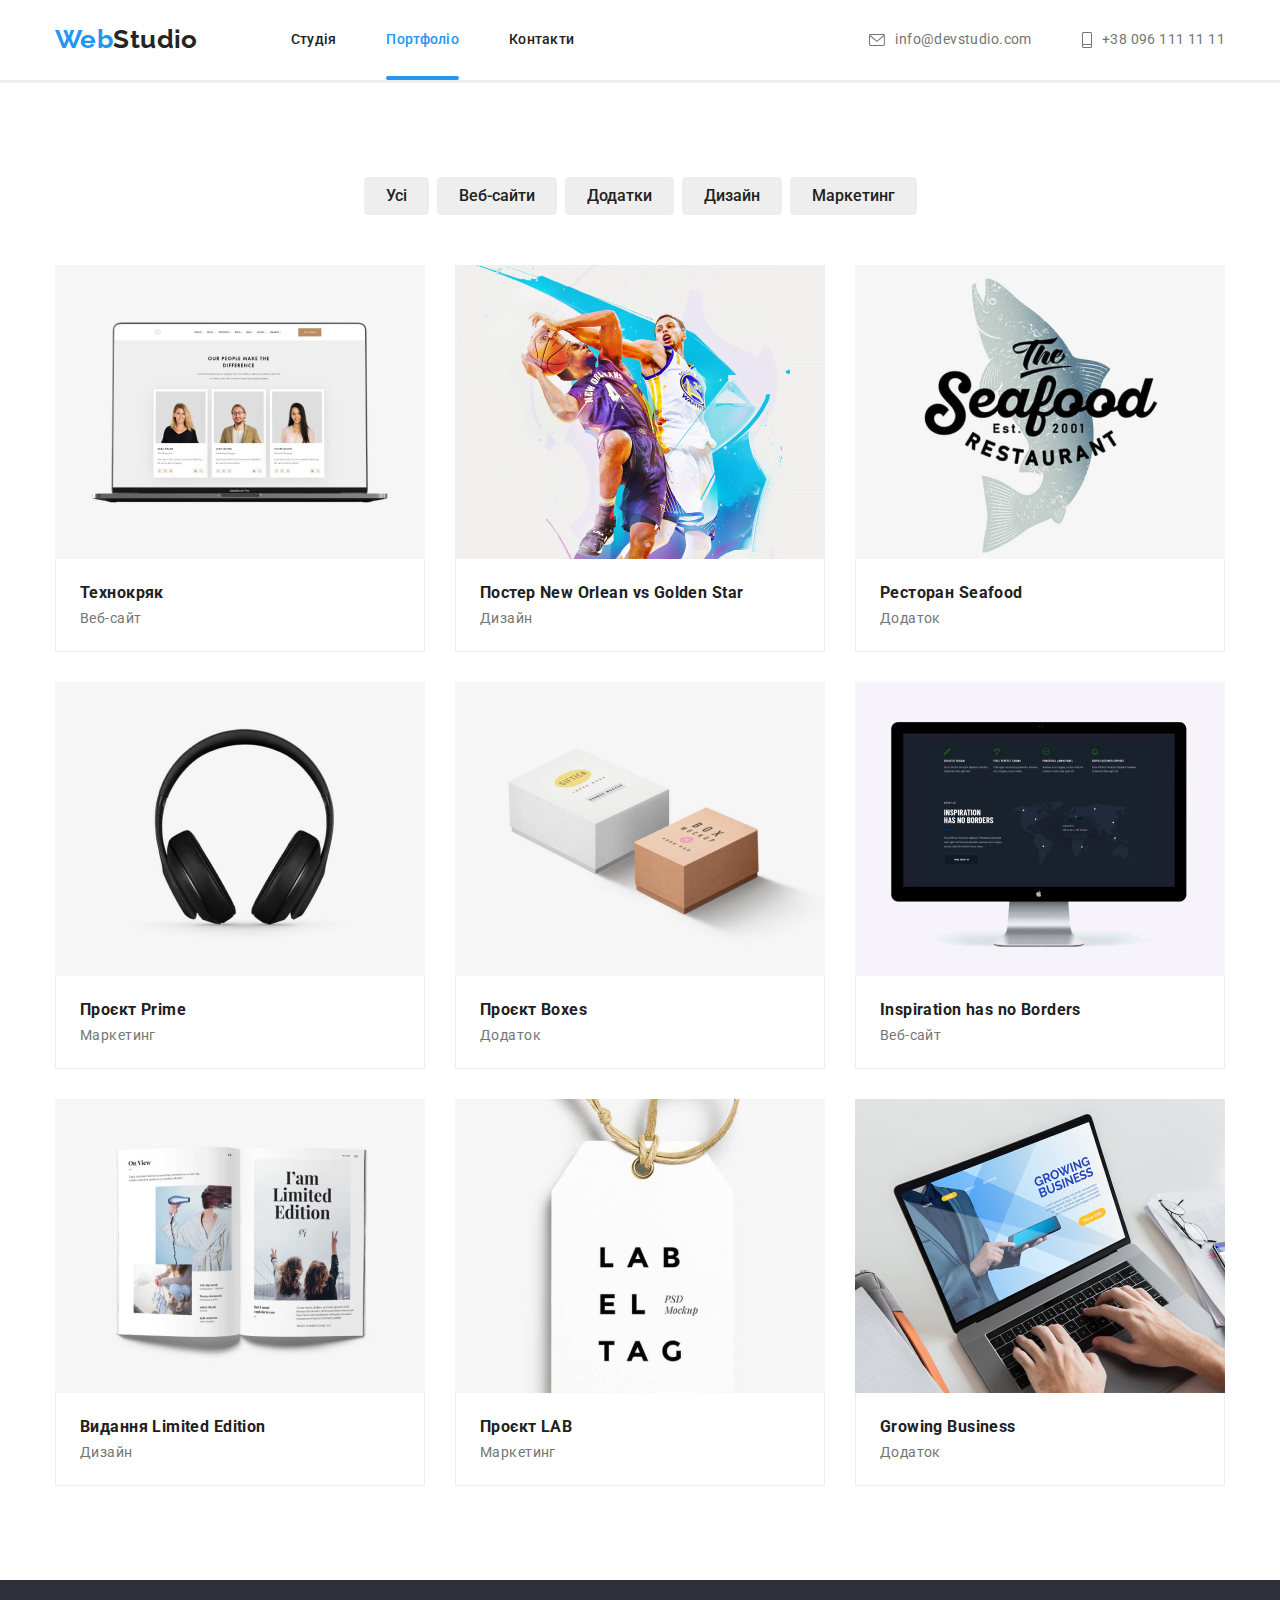
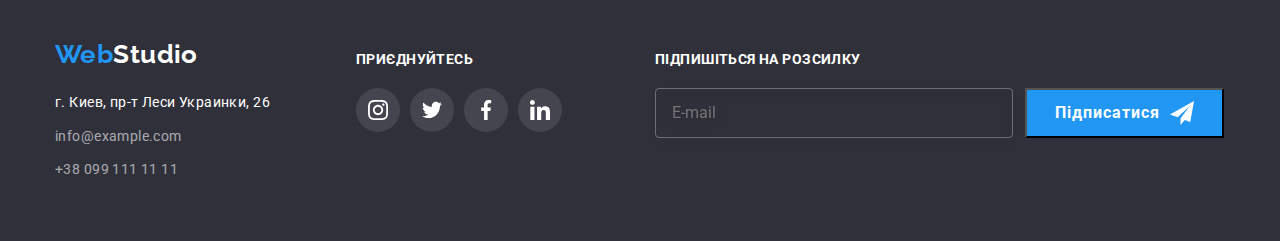
==== commit 7f3887f2: "fixed footer display" ====
--- a/portfolio.html
+++ b/portfolio.html
@@ -268,17 +268,17 @@
       </section>
       <footer class="footer">
         <div class="footer__content container">
-          <div class="footer__contacts">
+          <div class="contacts">
             <a class="logo logo--white" href="./index.html">
               <span class="logo__web">Web</span
               ><span class="logo__studio--white">Studio</span>
             </a>
-            <address class="footer__address">г. Киев, пр-т Леси Украинки, 26 
-              <a class="footer__mail" href="mailto:info@example.com">info@example.com</a>
-              <a class="footer__tel" href="tel:+380991111111">+38 099 111 11 11</a>
+            <address class="contacts__address">г. Киев, пр-т Леси Украинки, 26 
+              <a class="address__mail" href="mailto:info@example.com">info@example.com</a>
+              <a class="address__tel" href="tel:+380991111111">+38 099 111 11 11</a>
             </address>
           </div>
-          <div class="footer__social-network">
+          <div class="social-network">
             <h3 class="social-network__title">приєднуйтесь</h3>
             <ul class="social-network__list--white">
               <li class="social-network__item">
@@ -311,7 +311,7 @@
               </li>
             </ul>
           </div>
-          <div class="footer__subscribe">
+          <div class="subscribe">
             <form class="subscribe__form">
               <h4 class="subscribe__title">Підпишіться на розсилку</h4>
 
